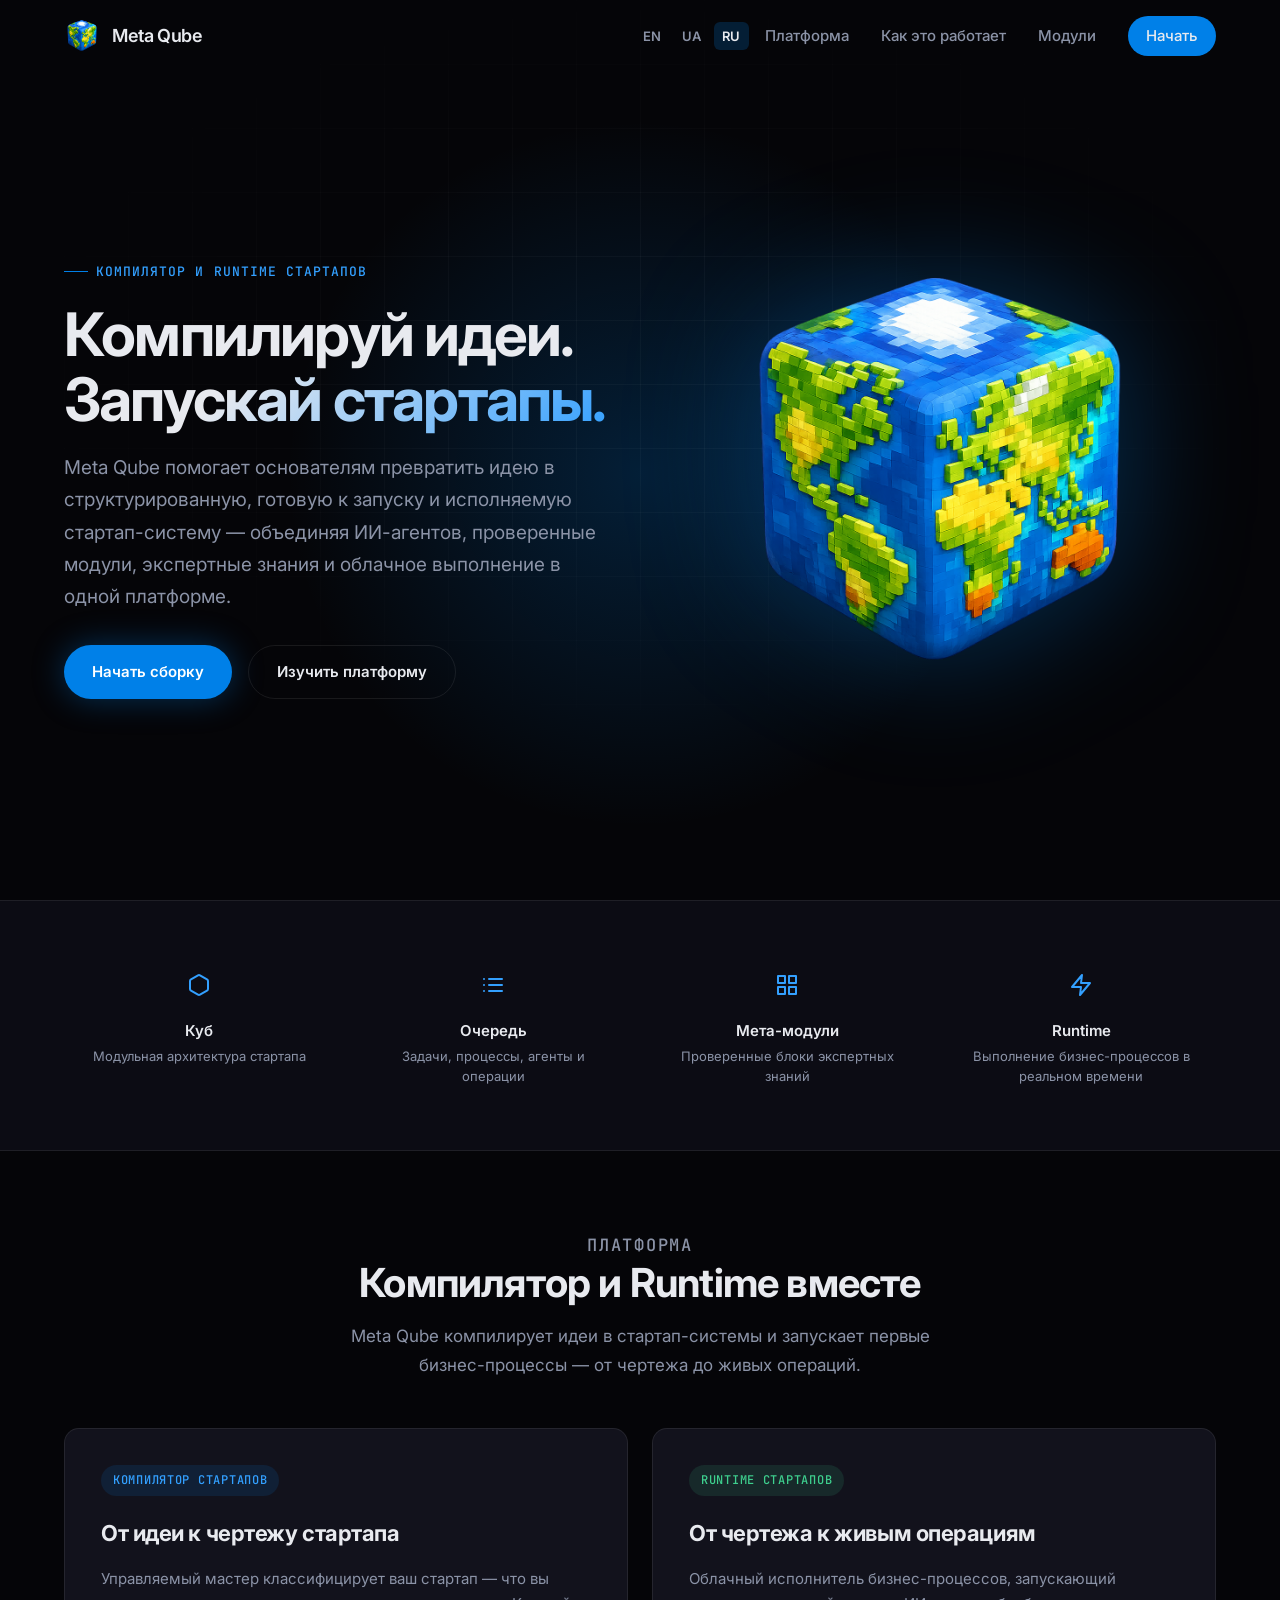
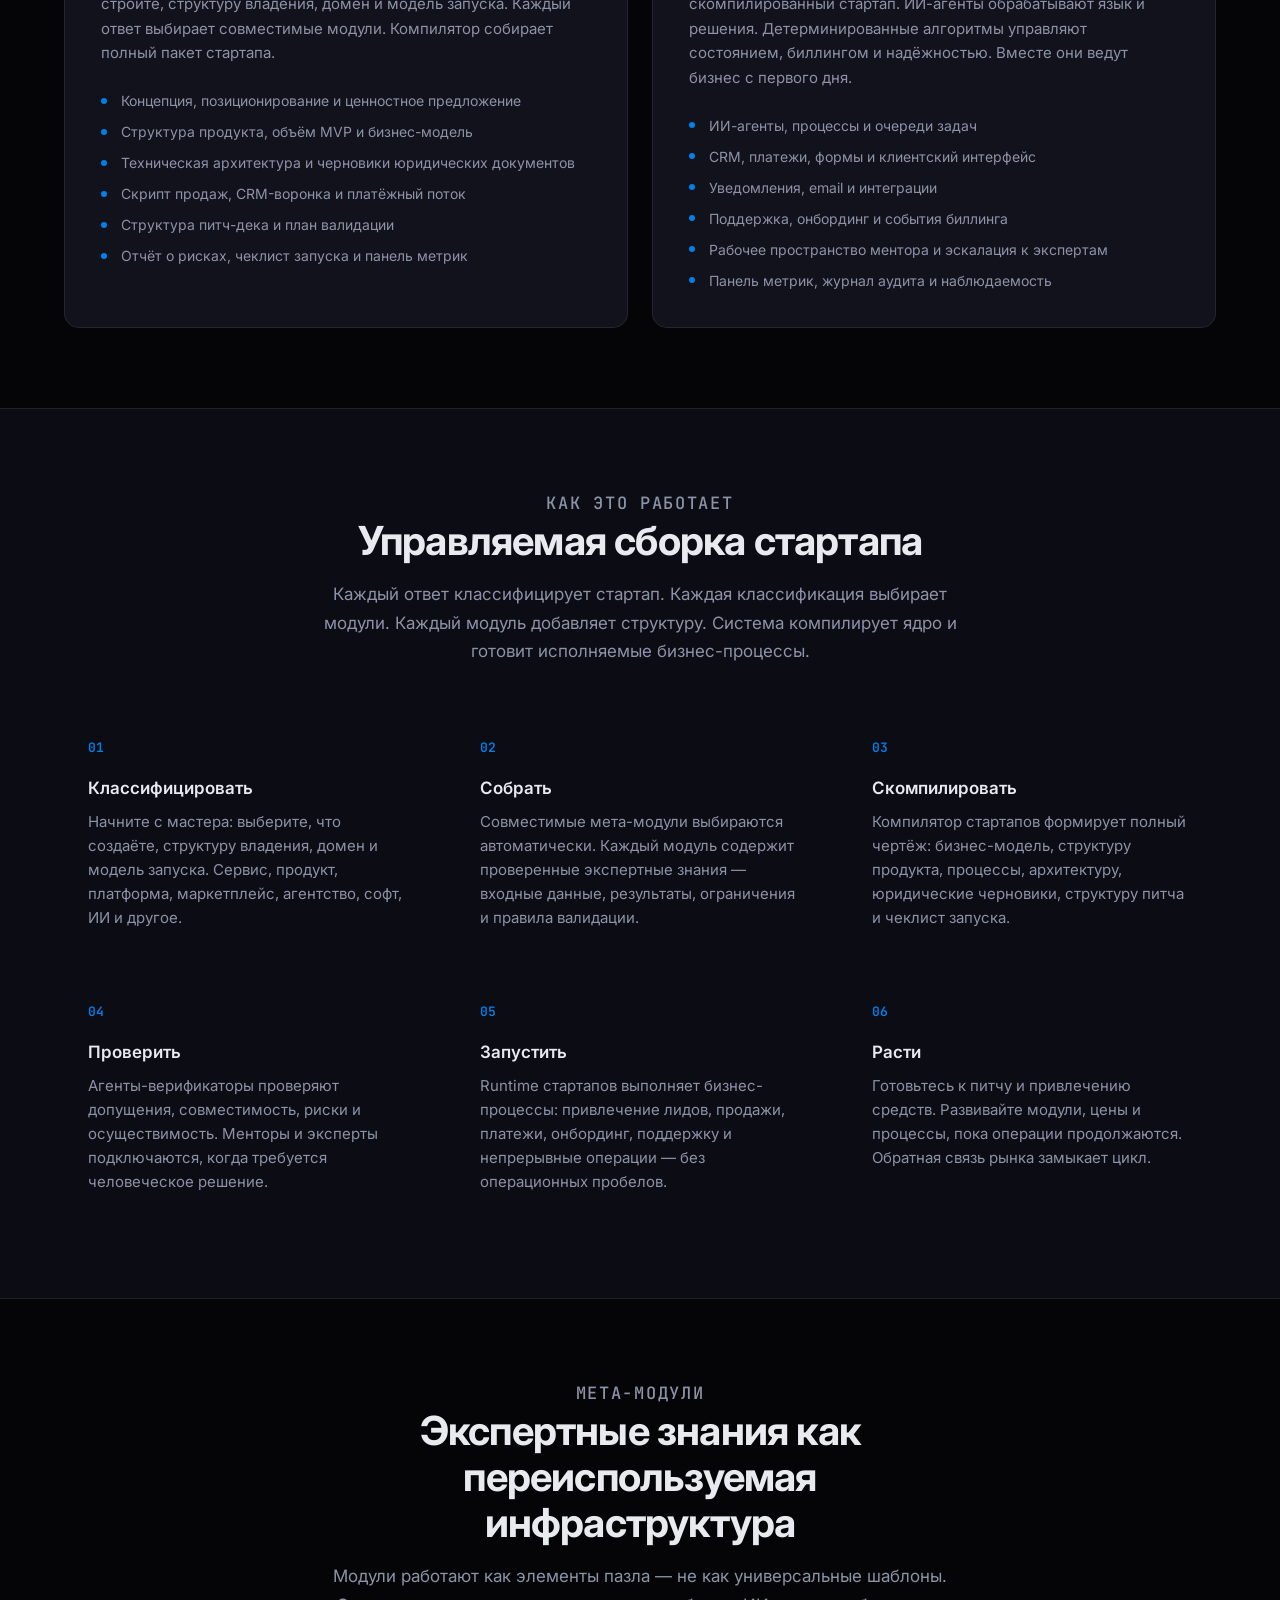
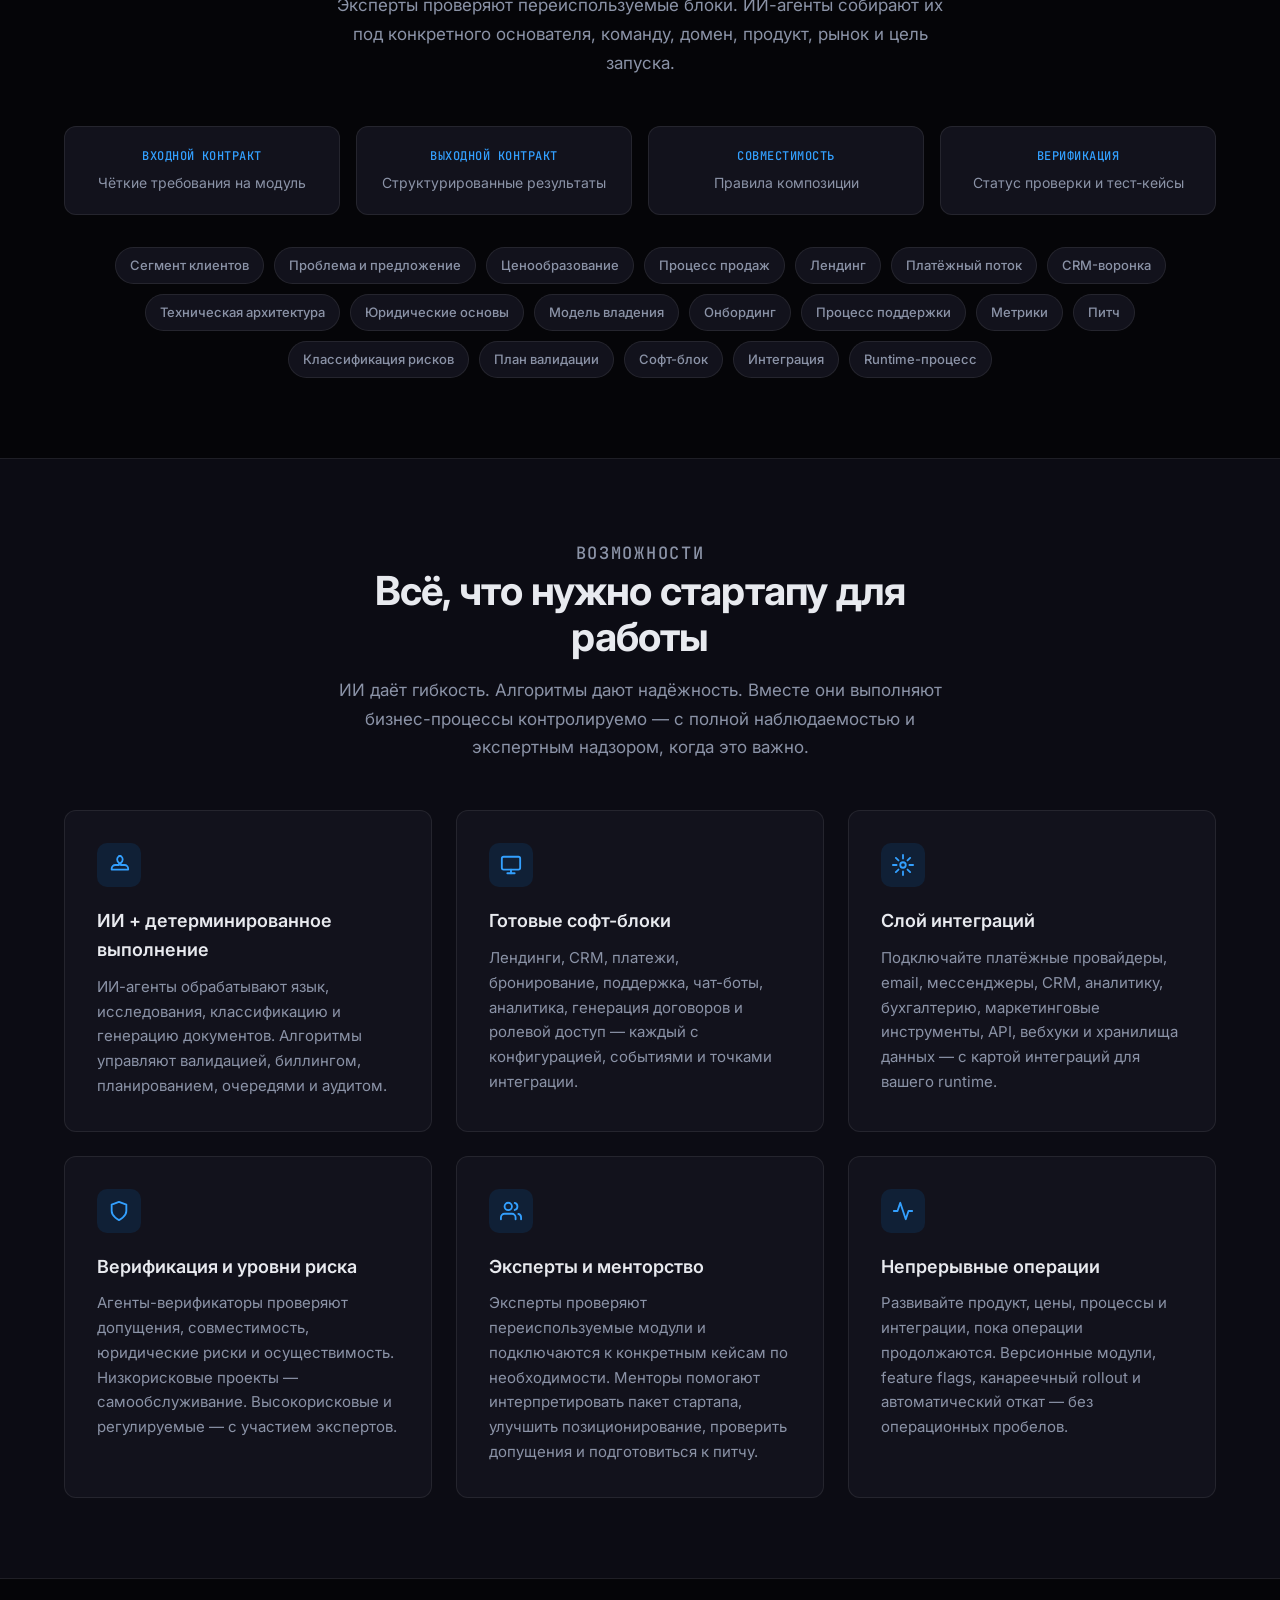
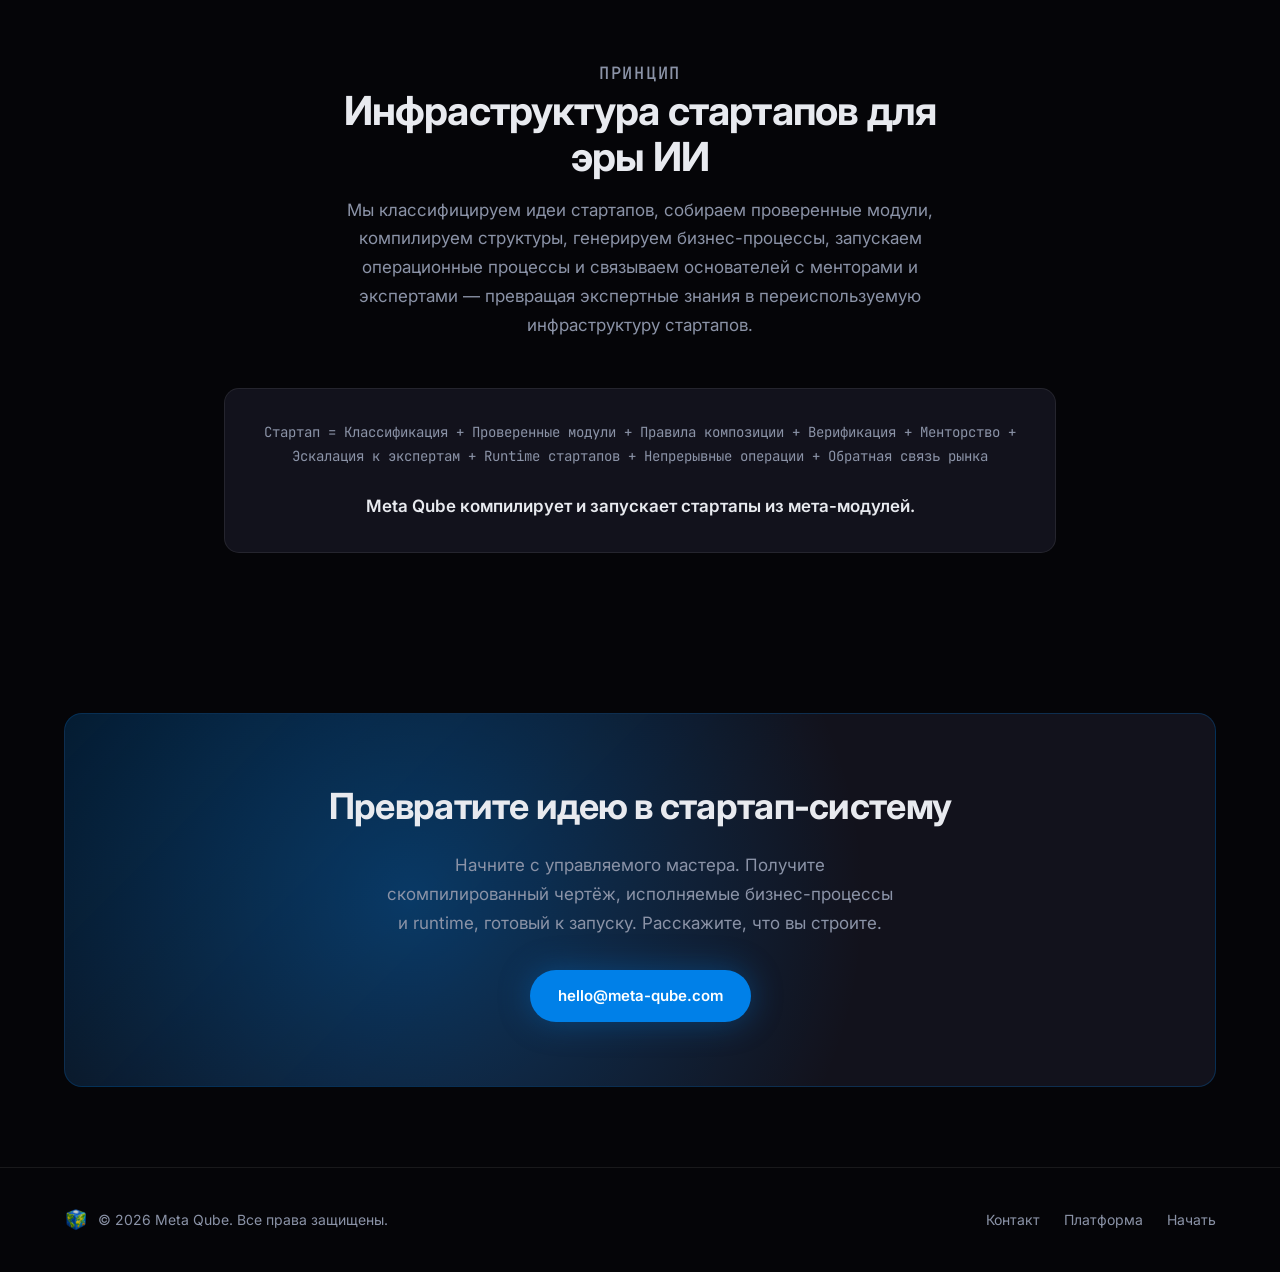
==== ru/index.html @ 70a76048 "Add languages: ua, ru" ====
<!DOCTYPE html>
<html lang="ru">
<head>
  <meta charset="UTF-8">
  <meta name="viewport" content="width=device-width, initial-scale=1.0">
  <meta name="description" content="Meta Qube — Компилятор стартапов и среда выполнения для эры ИИ. Превращайте идеи в структурированные, готовые к запуску и исполняемые стартап-системы из проверенных мета-модулей.">
  <meta name="theme-color" content="#0080e8">
  <title>Meta Qube — Компилятор и Runtime стартапов</title>

  <link rel="alternate" hreflang="en" href="https://meta-qube.com/">
  <link rel="alternate" hreflang="uk" href="https://meta-qube.com/ua/">
  <link rel="alternate" hreflang="ru" href="https://meta-qube.com/ru/">
  <link rel="alternate" hreflang="x-default" href="https://meta-qube.com/">

  <link rel="icon" href="/favicon.ico" sizes="any">
  <link rel="icon" href="/favicon-32x32.png" type="image/png" sizes="32x32">
  <link rel="icon" href="/favicon-16x16.png" type="image/png" sizes="16x16">
  <link rel="apple-touch-icon" href="/apple-touch-icon.png">
  <link rel="manifest" href="/site.webmanifest">

  <link rel="preconnect" href="https://fonts.googleapis.com">
  <link rel="preconnect" href="https://fonts.gstatic.com" crossorigin>
  <link href="https://fonts.googleapis.com/css2?family=Inter:wght@400;500;600;700&family=JetBrains+Mono:wght@500&display=swap" rel="stylesheet">
  <link rel="stylesheet" href="/styles.css">
</head>
<body>
  <header class="site-header" id="header">
    <div class="container header-inner">
      <a href="/ru/" class="logo">
        <img src="/images/metaqube.png" alt="" width="36" height="36">
        Meta Qube
      </a>
      <nav class="lang-switch" aria-label="Язык">
        <a href="/" class="lang-link" hreflang="en">EN</a>
        <a href="/ua/" class="lang-link" hreflang="uk">UA</a>
        <a href="/ru/" class="lang-link active" hreflang="ru" aria-current="page">RU</a>
      </nav>
      <button class="menu-toggle" id="menu-toggle" aria-label="Открыть меню" aria-expanded="false">
        <svg width="24" height="24" viewBox="0 0 24 24" fill="none" stroke="currentColor" stroke-width="2" stroke-linecap="round">
          <line x1="4" y1="7" x2="20" y2="7"/>
          <line x1="4" y1="12" x2="20" y2="12"/>
          <line x1="4" y1="17" x2="20" y2="17"/>
        </svg>
      </button>
      <nav class="nav" id="nav">
        <a href="#platform">Платформа</a>
        <a href="#process">Как это работает</a>
        <a href="#modules">Модули</a>
        <a href="#start" class="nav-cta">Начать</a>
      </nav>
    </div>
  </header>

  <main>
    <section class="hero">
      <div class="hero-bg" aria-hidden="true">
        <div class="hero-glow"></div>
        <div class="hero-grid"></div>
      </div>
      <div class="container hero-inner">
        <div class="hero-content">
          <p class="eyebrow">Компилятор и Runtime стартапов</p>
          <h1>Компилируй идеи.<br><span>Запускай стартапы.</span></h1>
          <p class="hero-lead">
            Meta Qube помогает основателям превратить идею в структурированную,
            готовую к запуску и исполняемую стартап-систему — объединяя ИИ-агентов,
            проверенные модули, экспертные знания и облачное выполнение в одной платформе.
          </p>
          <div class="hero-actions">
            <a href="#start" class="btn btn-primary">Начать сборку</a>
            <a href="#platform" class="btn btn-secondary">Изучить платформу</a>
          </div>
        </div>
        <div class="hero-visual">
          <img
            class="hero-cube"
            src="/images/metaqube.png"
            alt="Meta Qube — модульная архитектура стартапа в виде воксельного куба-глобуса"
            width="448"
            height="448"
          >
        </div>
      </div>
    </section>

    <section class="pillars" aria-label="Ключевые концепции">
      <div class="container pillars-grid">
        <div class="pillar">
          <div class="pillar-icon" aria-hidden="true">
            <svg viewBox="0 0 24 24" fill="none" stroke="currentColor" stroke-width="2" stroke-linecap="round" stroke-linejoin="round">
              <path d="M21 16V8a2 2 0 0 0-1-1.73l-7-4a2 2 0 0 0-2 0l-7 4A2 2 0 0 0 3 8v8a2 2 0 0 0 1 1.73l7 4a2 2 0 0 0 2 0l7-4A2 2 0 0 0 21 16z"/>
            </svg>
          </div>
          <div class="pillar-label">Куб</div>
          <div class="pillar-desc">Модульная архитектура стартапа</div>
        </div>
        <div class="pillar">
          <div class="pillar-icon" aria-hidden="true">
            <svg viewBox="0 0 24 24" fill="none" stroke="currentColor" stroke-width="2" stroke-linecap="round" stroke-linejoin="round">
              <line x1="8" y1="6" x2="21" y2="6"/>
              <line x1="8" y1="12" x2="21" y2="12"/>
              <line x1="8" y1="18" x2="21" y2="18"/>
              <line x1="3" y1="6" x2="3.01" y2="6"/>
              <line x1="3" y1="12" x2="3.01" y2="12"/>
              <line x1="3" y1="18" x2="3.01" y2="18"/>
            </svg>
          </div>
          <div class="pillar-label">Очередь</div>
          <div class="pillar-desc">Задачи, процессы, агенты и операции</div>
        </div>
        <div class="pillar">
          <div class="pillar-icon" aria-hidden="true">
            <svg viewBox="0 0 24 24" fill="none" stroke="currentColor" stroke-width="2" stroke-linecap="round" stroke-linejoin="round">
              <rect x="3" y="3" width="7" height="7"/>
              <rect x="14" y="3" width="7" height="7"/>
              <rect x="14" y="14" width="7" height="7"/>
              <rect x="3" y="14" width="7" height="7"/>
            </svg>
          </div>
          <div class="pillar-label">Мета-модули</div>
          <div class="pillar-desc">Проверенные блоки экспертных знаний</div>
        </div>
        <div class="pillar">
          <div class="pillar-icon" aria-hidden="true">
            <svg viewBox="0 0 24 24" fill="none" stroke="currentColor" stroke-width="2" stroke-linecap="round" stroke-linejoin="round">
              <polygon points="13 2 3 14 12 14 11 22 21 10 12 10 13 2"/>
            </svg>
          </div>
          <div class="pillar-label">Runtime</div>
          <div class="pillar-desc">Выполнение бизнес-процессов в реальном времени</div>
        </div>
      </div>
    </section>

    <section id="platform">
      <div class="container">
        <header class="section-header centered">
          <p class="section-tag">Платформа</p>
          <h2>Компилятор и Runtime вместе</h2>
          <p>
            Meta Qube компилирует идеи в стартап-системы и запускает первые
            бизнес-процессы — от чертежа до живых операций.
          </p>
        </header>
        <div class="platform-grid">
          <article class="platform-card">
            <div class="platform-badge">Компилятор стартапов</div>
            <h3>От идеи к чертежу стартапа</h3>
            <p>
              Управляемый мастер классифицирует ваш стартап — что вы строите,
              структуру владения, домен и модель запуска. Каждый ответ
              выбирает совместимые модули. Компилятор собирает полный пакет стартапа.
            </p>
            <ul class="feature-list">
              <li>Концепция, позиционирование и ценностное предложение</li>
              <li>Структура продукта, объём MVP и бизнес-модель</li>
              <li>Техническая архитектура и черновики юридических документов</li>
              <li>Скрипт продаж, CRM-воронка и платёжный поток</li>
              <li>Структура питч-дека и план валидации</li>
              <li>Отчёт о рисках, чеклист запуска и панель метрик</li>
            </ul>
          </article>
          <article class="platform-card">
            <div class="platform-badge accent-green">Runtime стартапов</div>
            <h3>От чертежа к живым операциям</h3>
            <p>
              Облачный исполнитель бизнес-процессов, запускающий скомпилированный стартап.
              ИИ-агенты обрабатывают язык и решения. Детерминированные алгоритмы
              управляют состоянием, биллингом и надёжностью. Вместе они ведут бизнес
              с первого дня.
            </p>
            <ul class="feature-list">
              <li>ИИ-агенты, процессы и очереди задач</li>
              <li>CRM, платежи, формы и клиентский интерфейс</li>
              <li>Уведомления, email и интеграции</li>
              <li>Поддержка, онбординг и события биллинга</li>
              <li>Рабочее пространство ментора и эскалация к экспертам</li>
              <li>Панель метрик, журнал аудита и наблюдаемость</li>
            </ul>
          </article>
        </div>
      </div>
    </section>

    <section class="process" id="process">
      <div class="container">
        <header class="section-header centered">
          <p class="section-tag">Как это работает</p>
          <h2>Управляемая сборка стартапа</h2>
          <p>
            Каждый ответ классифицирует стартап. Каждая классификация выбирает модули.
            Каждый модуль добавляет структуру. Система компилирует ядро и готовит
            исполняемые бизнес-процессы.
          </p>
        </header>
        <div class="process-steps">
          <div class="process-step">
            <h3>Классифицировать</h3>
            <p>
              Начните с мастера: выберите, что создаёте, структуру владения,
              домен и модель запуска. Сервис, продукт, платформа, маркетплейс,
              агентство, софт, ИИ и другое.
            </p>
          </div>
          <div class="process-step">
            <h3>Собрать</h3>
            <p>
              Совместимые мета-модули выбираются автоматически. Каждый модуль
              содержит проверенные экспертные знания — входные данные, результаты,
              ограничения и правила валидации.
            </p>
          </div>
          <div class="process-step">
            <h3>Скомпилировать</h3>
            <p>
              Компилятор стартапов формирует полный чертёж: бизнес-модель,
              структуру продукта, процессы, архитектуру, юридические черновики,
              структуру питча и чеклист запуска.
            </p>
          </div>
          <div class="process-step">
            <h3>Проверить</h3>
            <p>
              Агенты-верификаторы проверяют допущения, совместимость, риски
              и осуществимость. Менторы и эксперты подключаются, когда
              требуется человеческое решение.
            </p>
          </div>
          <div class="process-step">
            <h3>Запустить</h3>
            <p>
              Runtime стартапов выполняет бизнес-процессы: привлечение лидов, продажи,
              платежи, онбординг, поддержку и непрерывные операции — без
              операционных пробелов.
            </p>
          </div>
          <div class="process-step">
            <h3>Расти</h3>
            <p>
              Готовьтесь к питчу и привлечению средств. Развивайте модули, цены
              и процессы, пока операции продолжаются. Обратная связь рынка
              замыкает цикл.
            </p>
          </div>
        </div>
      </div>
    </section>

    <section id="modules">
      <div class="container">
        <header class="section-header centered">
          <p class="section-tag">Мета-модули</p>
          <h2>Экспертные знания как переиспользуемая инфраструктура</h2>
          <p>
            Модули работают как элементы пазла — не как универсальные шаблоны.
            Эксперты проверяют переиспользуемые блоки. ИИ-агенты собирают их
            под конкретного основателя, команду, домен, продукт, рынок и цель запуска.
          </p>
        </header>
        <div class="module-contract">
          <div class="contract-item">
            <span class="contract-key">Входной контракт</span>
            <span class="contract-val">Чёткие требования на модуль</span>
          </div>
          <div class="contract-item">
            <span class="contract-key">Выходной контракт</span>
            <span class="contract-val">Структурированные результаты</span>
          </div>
          <div class="contract-item">
            <span class="contract-key">Совместимость</span>
            <span class="contract-val">Правила композиции</span>
          </div>
          <div class="contract-item">
            <span class="contract-key">Верификация</span>
            <span class="contract-val">Статус проверки и тест-кейсы</span>
          </div>
        </div>
        <div class="tag-cloud" aria-label="Типы модулей">
          <span class="tag">Сегмент клиентов</span>
          <span class="tag">Проблема и предложение</span>
          <span class="tag">Ценообразование</span>
          <span class="tag">Процесс продаж</span>
          <span class="tag">Лендинг</span>
          <span class="tag">Платёжный поток</span>
          <span class="tag">CRM-воронка</span>
          <span class="tag">Техническая архитектура</span>
          <span class="tag">Юридические основы</span>
          <span class="tag">Модель владения</span>
          <span class="tag">Онбординг</span>
          <span class="tag">Процесс поддержки</span>
          <span class="tag">Метрики</span>
          <span class="tag">Питч</span>
          <span class="tag">Классификация рисков</span>
          <span class="tag">План валидации</span>
          <span class="tag">Софт-блок</span>
          <span class="tag">Интеграция</span>
          <span class="tag">Runtime-процесс</span>
        </div>
      </div>
    </section>

    <section class="capabilities">
      <div class="container">
        <header class="section-header centered">
          <p class="section-tag">Возможности</p>
          <h2>Всё, что нужно стартапу для работы</h2>
          <p>
            ИИ даёт гибкость. Алгоритмы дают надёжность. Вместе они
            выполняют бизнес-процессы контролируемо — с полной
            наблюдаемостью и экспертным надзором, когда это важно.
          </p>
        </header>
        <div class="card-grid">
          <article class="card">
            <div class="card-icon" aria-hidden="true">
              <svg viewBox="0 0 24 24" fill="none" stroke="currentColor" stroke-width="2" stroke-linecap="round" stroke-linejoin="round">
                <path d="M12 2a4 4 0 0 1 4 4c0 1.5-.8 2.8-2 3.5V12h4a4 4 0 0 1 4 4v1H4v-1a4 4 0 0 1 4-4h4V9.5C10.8 8.8 10 7.5 10 6a4 4 0 0 1 4-4z"/>
              </svg>
            </div>
            <h3>ИИ + детерминированное выполнение</h3>
            <p>
              ИИ-агенты обрабатывают язык, исследования, классификацию и генерацию
              документов. Алгоритмы управляют валидацией, биллингом, планированием,
              очередями и аудитом.
            </p>
          </article>
          <article class="card">
            <div class="card-icon" aria-hidden="true">
              <svg viewBox="0 0 24 24" fill="none" stroke="currentColor" stroke-width="2" stroke-linecap="round" stroke-linejoin="round">
                <rect x="2" y="3" width="20" height="14" rx="2"/>
                <path d="M8 21h8"/>
                <path d="M12 17v4"/>
              </svg>
            </div>
            <h3>Готовые софт-блоки</h3>
            <p>
              Лендинги, CRM, платежи, бронирование, поддержка, чат-боты,
              аналитика, генерация договоров и ролевой доступ — каждый с
              конфигурацией, событиями и точками интеграции.
            </p>
          </article>
          <article class="card">
            <div class="card-icon" aria-hidden="true">
              <svg viewBox="0 0 24 24" fill="none" stroke="currentColor" stroke-width="2" stroke-linecap="round" stroke-linejoin="round">
                <circle cx="12" cy="12" r="3"/>
                <path d="M12 1v4M12 19v4M4.22 4.22l2.83 2.83M16.95 16.95l2.83 2.83M1 12h4M19 12h4M4.22 19.78l2.83-2.83M16.95 7.05l2.83-2.83"/>
              </svg>
            </div>
            <h3>Слой интеграций</h3>
            <p>
              Подключайте платёжные провайдеры, email, мессенджеры, CRM, аналитику,
              бухгалтерию, маркетинговые инструменты, API, вебхуки и хранилища данных
              — с картой интеграций для вашего runtime.
            </p>
          </article>
          <article class="card">
            <div class="card-icon" aria-hidden="true">
              <svg viewBox="0 0 24 24" fill="none" stroke="currentColor" stroke-width="2" stroke-linecap="round" stroke-linejoin="round">
                <path d="M12 22s8-4 8-10V5l-8-3-8 3v7c0 6 8 10 8 10z"/>
              </svg>
            </div>
            <h3>Верификация и уровни риска</h3>
            <p>
              Агенты-верификаторы проверяют допущения, совместимость, юридические
              риски и осуществимость. Низкорисковые проекты — самообслуживание.
              Высокорисковые и регулируемые — с участием экспертов.
            </p>
          </article>
          <article class="card">
            <div class="card-icon" aria-hidden="true">
              <svg viewBox="0 0 24 24" fill="none" stroke="currentColor" stroke-width="2" stroke-linecap="round" stroke-linejoin="round">
                <path d="M17 21v-2a4 4 0 0 0-4-4H5a4 4 0 0 0-4 4v2"/>
                <circle cx="9" cy="7" r="4"/>
                <path d="M23 21v-2a4 4 0 0 0-3-3.87"/>
                <path d="M16 3.13a4 4 0 0 1 0 7.75"/>
              </svg>
            </div>
            <h3>Эксперты и менторство</h3>
            <p>
              Эксперты проверяют переиспользуемые модули и подключаются к
              конкретным кейсам по необходимости. Менторы помогают интерпретировать
              пакет стартапа, улучшить позиционирование, проверить допущения
              и подготовиться к питчу.
            </p>
          </article>
          <article class="card">
            <div class="card-icon" aria-hidden="true">
              <svg viewBox="0 0 24 24" fill="none" stroke="currentColor" stroke-width="2" stroke-linecap="round" stroke-linejoin="round">
                <polyline points="22 12 18 12 15 21 9 3 6 12 2 12"/>
              </svg>
            </div>
            <h3>Непрерывные операции</h3>
            <p>
              Развивайте продукт, цены, процессы и интеграции, пока
              операции продолжаются. Версионные модули, feature flags, канареечный
              rollout и автоматический откат — без операционных пробелов.
            </p>
          </article>
        </div>
      </div>
    </section>

    <section class="formula">
      <div class="container">
        <header class="section-header centered">
          <p class="section-tag">Принцип</p>
          <h2>Инфраструктура стартапов для эры ИИ</h2>
          <p>
            Мы классифицируем идеи стартапов, собираем проверенные модули, компилируем
            структуры, генерируем бизнес-процессы, запускаем операционные процессы
            и связываем основателей с менторами и экспертами — превращая
            экспертные знания в переиспользуемую инфраструктуру стартапов.
          </p>
        </header>
        <div class="formula-box">
          <code class="formula-code">Стартап = Классификация + Проверенные модули + Правила композиции + Верификация + Менторство + Эскалация к экспертам + Runtime стартапов + Непрерывные операции + Обратная связь рынка</code>
          <p class="formula-tagline">Meta Qube компилирует и запускает стартапы из мета-модулей.</p>
        </div>
      </div>
    </section>

    <section class="cta" id="start">
      <div class="container">
        <div class="cta-box">
          <h2>Превратите идею в стартап-систему</h2>
          <p>
            Начните с управляемого мастера. Получите скомпилированный чертёж,
            исполняемые бизнес-процессы и runtime, готовый к запуску. Расскажите,
            что вы строите.
          </p>
          <a href="mailto:hello@meta-qube.com" class="btn btn-primary">hello@meta-qube.com</a>
        </div>
      </div>
    </section>
  </main>

  <footer class="site-footer">
    <div class="container footer-inner">
      <div class="footer-brand">
        <img src="/images/metaqube.png" alt="" width="24" height="24">
        <span>&copy; 2026 Meta Qube. Все права защищены.</span>
      </div>
      <div class="footer-links">
        <a href="mailto:hello@meta-qube.com">Контакт</a>
        <a href="#platform">Платформа</a>
        <a href="#start">Начать</a>
      </div>
    </div>
  </footer>

  <script>
    const header = document.getElementById('header');
    const menuToggle = document.getElementById('menu-toggle');
    const nav = document.getElementById('nav');

    window.addEventListener('scroll', () => {
      header.classList.toggle('scrolled', window.scrollY > 20);
    }, { passive: true });

    menuToggle.addEventListener('click', () => {
      const open = nav.classList.toggle('open');
      menuToggle.setAttribute('aria-expanded', open);
    });

    nav.querySelectorAll('a').forEach(link => {
      link.addEventListener('click', () => {
        nav.classList.remove('open');
        menuToggle.setAttribute('aria-expanded', 'false');
      });
    });
  </script>
</body>
</html>
---- styles.css ----
:root {
  --bg: #050508;
  --bg-elevated: #0c0c14;
  --surface: #12121c;
  --border: rgba(255, 255, 255, 0.08);
  --text: #e8eaef;
  --text-muted: #8b93a7;
  --accent: #0080e8;
  --accent-bright: #33a0ff;
  --accent-glow: rgba(0, 128, 232, 0.35);
  --green: #3ecf8e;
  --font-sans: "Inter", system-ui, -apple-system, sans-serif;
  --font-mono: "JetBrains Mono", ui-monospace, monospace;
  --max-width: 72rem;
  --radius: 0.75rem;
}

*,
*::before,
*::after {
  box-sizing: border-box;
}

html {
  scroll-behavior: smooth;
}

body {
  margin: 0;
  font-family: var(--font-sans);
  font-size: 1rem;
  line-height: 1.6;
  color: var(--text);
  background: var(--bg);
  -webkit-font-smoothing: antialiased;
}

img {
  max-width: 100%;
  height: auto;
  display: block;
}

a {
  color: var(--accent-bright);
  text-decoration: none;
  transition: color 0.2s;
}

a:hover {
  color: #6bc4ff;
}

.container {
  width: min(100% - 2rem, var(--max-width));
  margin-inline: auto;
}

/* Header */

.site-header {
  position: fixed;
  inset: 0 0 auto;
  z-index: 100;
  border-bottom: 1px solid transparent;
  transition: background 0.3s, border-color 0.3s, backdrop-filter 0.3s;
}

.site-header.scrolled {
  background: rgba(5, 5, 8, 0.85);
  backdrop-filter: blur(12px);
  border-bottom-color: var(--border);
}

.header-inner {
  display: flex;
  align-items: center;
  justify-content: space-between;
  padding-block: 1rem;
}

.logo {
  display: flex;
  align-items: center;
  gap: 0.75rem;
  color: var(--text);
  font-weight: 600;
  font-size: 1.125rem;
  letter-spacing: -0.02em;
}

.logo img {
  width: 2.25rem;
  height: 2.25rem;
}

.nav {
  display: flex;
  align-items: center;
  gap: 2rem;
}

.nav a {
  color: var(--text-muted);
  font-size: 0.9375rem;
  font-weight: 500;
}

.nav a:hover {
  color: var(--text);
}

.nav-cta {
  color: var(--text) !important;
  background: var(--accent);
  padding: 0.5rem 1.125rem;
  border-radius: 999px;
  font-weight: 600;
}

.nav-cta:hover {
  background: var(--accent-bright);
  color: var(--text) !important;
}

.lang-switch {
  display: flex;
  align-items: center;
  gap: 0.25rem;
  margin-left: auto;
  margin-right: 1rem;
}

.lang-link {
  color: var(--text-muted);
  font-size: 0.8125rem;
  font-weight: 600;
  letter-spacing: 0.04em;
  padding: 0.25rem 0.5rem;
  border-radius: 0.375rem;
  transition: color 0.2s, background 0.2s;
}

.lang-link:hover {
  color: var(--text);
  background: rgba(255, 255, 255, 0.06);
}

.lang-link.active {
  color: var(--text);
  background: rgba(0, 128, 232, 0.2);
}

.menu-toggle {
  display: none;
  background: none;
  border: none;
  color: var(--text);
  cursor: pointer;
  padding: 0.25rem;
}

/* Hero */

.hero {
  position: relative;
  min-height: 100vh;
  display: flex;
  align-items: center;
  padding-block: 7rem 4rem;
  overflow: hidden;
}

.hero-bg {
  position: absolute;
  inset: 0;
  pointer-events: none;
}

.hero-glow {
  position: absolute;
  top: 10%;
  left: 50%;
  translate: -50% 0;
  width: min(90vw, 48rem);
  height: min(90vw, 48rem);
  background: radial-gradient(circle, var(--accent-glow) 0%, transparent 65%);
  opacity: 0.6;
}

.hero-grid {
  position: absolute;
  inset: 0;
  background-image:
    linear-gradient(rgba(255, 255, 255, 0.03) 1px, transparent 1px),
    linear-gradient(90deg, rgba(255, 255, 255, 0.03) 1px, transparent 1px);
  background-size: 4rem 4rem;
  mask-image: radial-gradient(ellipse 70% 60% at 50% 40%, black 20%, transparent 75%);
}

.hero-inner {
  position: relative;
  display: grid;
  grid-template-columns: 1fr 1fr;
  gap: 3rem;
  align-items: center;
}

.hero-content {
  max-width: 34rem;
}

.eyebrow {
  display: inline-flex;
  align-items: center;
  gap: 0.5rem;
  font-family: var(--font-mono);
  font-size: 0.8125rem;
  font-weight: 500;
  letter-spacing: 0.08em;
  text-transform: uppercase;
  color: var(--accent-bright);
  margin-bottom: 1.25rem;
}

.eyebrow::before {
  content: "";
  width: 1.5rem;
  height: 1px;
  background: var(--accent);
}

.hero h1 {
  font-size: clamp(2.5rem, 5vw, 3.75rem);
  font-weight: 700;
  line-height: 1.08;
  letter-spacing: -0.03em;
  margin: 0 0 1.25rem;
}

.hero h1 span {
  background: linear-gradient(135deg, var(--text) 30%, var(--accent-bright));
  -webkit-background-clip: text;
  background-clip: text;
  -webkit-text-fill-color: transparent;
}

.hero-lead {
  font-size: 1.1875rem;
  color: var(--text-muted);
  margin: 0 0 2rem;
  line-height: 1.7;
}

.hero-actions {
  display: flex;
  flex-wrap: wrap;
  gap: 1rem;
}

.btn {
  display: inline-flex;
  align-items: center;
  justify-content: center;
  gap: 0.5rem;
  padding: 0.875rem 1.75rem;
  border-radius: 999px;
  font-weight: 600;
  font-size: 0.9375rem;
  border: none;
  cursor: pointer;
  transition: transform 0.2s, box-shadow 0.2s, background 0.2s;
}

.btn:hover {
  transform: translateY(-1px);
}

.btn-primary {
  background: var(--accent);
  color: #fff;
  box-shadow: 0 0 2rem var(--accent-glow);
}

.btn-primary:hover {
  background: var(--accent-bright);
  color: #fff;
  box-shadow: 0 0 2.5rem var(--accent-glow);
}

.btn-secondary {
  background: transparent;
  color: var(--text);
  border: 1px solid var(--border);
}

.btn-secondary:hover {
  border-color: rgba(255, 255, 255, 0.2);
  background: rgba(255, 255, 255, 0.04);
  color: var(--text);
}

.hero-visual {
  display: flex;
  justify-content: center;
  align-items: center;
}

.hero-cube {
  width: min(100%, 28rem);
  filter: drop-shadow(0 0 4rem var(--accent-glow));
  animation: float 6s ease-in-out infinite;
}

@keyframes float {
  0%, 100% { transform: translateY(0); }
  50% { transform: translateY(-12px); }
}

/* Pillars */

.pillars {
  padding-block: 3rem;
  border-block: 1px solid var(--border);
  background: var(--bg-elevated);
}

.pillars-grid {
  display: grid;
  grid-template-columns: repeat(4, 1fr);
  gap: 1.5rem;
}

.pillar {
  text-align: center;
  padding: 1rem;
}

.pillar-icon {
  width: 2.5rem;
  height: 2.5rem;
  display: flex;
  align-items: center;
  justify-content: center;
  margin: 0 auto 0.875rem;
  color: var(--accent-bright);
}

.pillar-icon svg {
  width: 1.5rem;
  height: 1.5rem;
}

.pillar-label {
  font-weight: 600;
  font-size: 0.9375rem;
  margin-bottom: 0.25rem;
}

.pillar-desc {
  font-size: 0.8125rem;
  color: var(--text-muted);
  line-height: 1.5;
}

/* Platform */

.platform-grid {
  display: grid;
  grid-template-columns: repeat(2, 1fr);
  gap: 1.5rem;
}

.platform-card {
  background: var(--surface);
  border: 1px solid var(--border);
  border-radius: calc(var(--radius) * 1.25);
  padding: 2.25rem;
}

.platform-card h3 {
  font-size: 1.375rem;
  font-weight: 700;
  letter-spacing: -0.02em;
  margin: 0 0 1rem;
}

.platform-card > p {
  color: var(--text-muted);
  font-size: 0.9375rem;
  line-height: 1.65;
  margin: 0 0 1.5rem;
}

.platform-badge {
  display: inline-block;
  font-family: var(--font-mono);
  font-size: 0.75rem;
  font-weight: 500;
  letter-spacing: 0.06em;
  text-transform: uppercase;
  color: var(--accent-bright);
  background: rgba(0, 128, 232, 0.12);
  padding: 0.375rem 0.75rem;
  border-radius: 999px;
  margin-bottom: 1.25rem;
}

.platform-badge.accent-green {
  color: var(--green);
  background: rgba(62, 207, 142, 0.12);
}

.feature-list {
  list-style: none;
  margin: 0;
  padding: 0;
  display: grid;
  gap: 0.625rem;
}

.feature-list li {
  position: relative;
  padding-left: 1.25rem;
  font-size: 0.875rem;
  color: var(--text-muted);
  line-height: 1.5;
}

.feature-list li::before {
  content: "";
  position: absolute;
  left: 0;
  top: 0.55em;
  width: 0.375rem;
  height: 0.375rem;
  border-radius: 50%;
  background: var(--accent);
}

/* Modules */

.module-contract {
  display: grid;
  grid-template-columns: repeat(4, 1fr);
  gap: 1rem;
  margin-bottom: 2rem;
}

.contract-item {
  background: var(--surface);
  border: 1px solid var(--border);
  border-radius: var(--radius);
  padding: 1.25rem;
  text-align: center;
}

.contract-key {
  display: block;
  font-family: var(--font-mono);
  font-size: 0.75rem;
  font-weight: 500;
  letter-spacing: 0.04em;
  text-transform: uppercase;
  color: var(--accent-bright);
  margin-bottom: 0.375rem;
}

.contract-val {
  display: block;
  font-size: 0.875rem;
  color: var(--text-muted);
}

.tag-cloud {
  display: flex;
  flex-wrap: wrap;
  gap: 0.625rem;
  justify-content: center;
}

.tag {
  font-size: 0.8125rem;
  font-weight: 500;
  color: var(--text-muted);
  background: var(--surface);
  border: 1px solid var(--border);
  padding: 0.4375rem 0.875rem;
  border-radius: 999px;
  transition: border-color 0.2s, color 0.2s;
}

.tag:hover {
  border-color: rgba(0, 128, 232, 0.35);
  color: var(--text);
}

/* Capabilities */

.capabilities {
  background: var(--bg-elevated);
  border-block: 1px solid var(--border);
}

/* Formula */

.formula {
  padding-block: 5rem;
}

.formula-box {
  max-width: 52rem;
  margin-inline: auto;
  background: var(--surface);
  border: 1px solid var(--border);
  border-radius: calc(var(--radius) * 1.25);
  padding: 2rem;
  text-align: center;
}

.formula-code {
  display: block;
  font-family: var(--font-mono);
  font-size: clamp(0.75rem, 2vw, 0.875rem);
  line-height: 1.7;
  color: var(--text-muted);
  word-break: break-word;
}

.formula-tagline {
  margin: 1.5rem 0 0;
  font-size: 1.0625rem;
  font-weight: 600;
  color: var(--text);
}

/* Sections */

section {
  padding-block: 5rem;
}

.section-header {
  max-width: 40rem;
  margin-bottom: 3rem;
}

.section-header.centered {
  margin-inline: auto;
  text-align: center;
}

.section-tag {
  font-family: var(--font-mono);
  font-size: 0.8125rem;
  font-weight: 500;
  letter-spacing: 0.1em;
  text-transform: uppercase;
  color: var(--accent-bright);
  margin-bottom: 0.75rem;
}

.section-header h2 {
  font-size: clamp(1.875rem, 3.5vw, 2.5rem);
  font-weight: 700;
  letter-spacing: -0.02em;
  line-height: 1.15;
  margin: 0 0 1rem;
}

.section-header p {
  color: var(--text-muted);
  font-size: 1.0625rem;
  margin: 0;
  line-height: 1.7;
}

/* Cards */

.card-grid {
  display: grid;
  grid-template-columns: repeat(3, 1fr);
  gap: 1.5rem;
}

.card {
  background: var(--surface);
  border: 1px solid var(--border);
  border-radius: var(--radius);
  padding: 2rem;
  transition: border-color 0.25s, transform 0.25s;
}

.card:hover {
  border-color: rgba(0, 128, 232, 0.35);
  transform: translateY(-2px);
}

.card-icon {
  width: 2.75rem;
  height: 2.75rem;
  display: flex;
  align-items: center;
  justify-content: center;
  background: rgba(0, 128, 232, 0.12);
  border-radius: 0.625rem;
  color: var(--accent-bright);
  margin-bottom: 1.25rem;
}

.card-icon svg {
  width: 1.375rem;
  height: 1.375rem;
}

.card h3 {
  font-size: 1.125rem;
  font-weight: 600;
  margin: 0 0 0.625rem;
}

.card p {
  color: var(--text-muted);
  font-size: 0.9375rem;
  margin: 0;
  line-height: 1.65;
}

/* Process */

.process {
  background: var(--bg-elevated);
  border-block: 1px solid var(--border);
}

.process-steps {
  display: grid;
  grid-template-columns: repeat(3, 1fr);
  gap: 1.5rem;
  counter-reset: step;
}

.process-step {
  position: relative;
  padding: 1.5rem;
}

.process-step::before {
  counter-increment: step;
  content: counter(step, decimal-leading-zero);
  display: block;
  font-family: var(--font-mono);
  font-size: 0.8125rem;
  font-weight: 600;
  color: var(--accent);
  margin-bottom: 1rem;
}

.process-step h3 {
  font-size: 1.0625rem;
  font-weight: 600;
  margin: 0 0 0.5rem;
}

.process-step p {
  color: var(--text-muted);
  font-size: 0.9375rem;
  margin: 0;
  line-height: 1.6;
}

/* CTA */

.cta {
  padding-block: 5rem;
}

.cta-box {
  position: relative;
  overflow: hidden;
  background: linear-gradient(135deg, rgba(0, 128, 232, 0.15) 0%, var(--surface) 50%);
  border: 1px solid rgba(0, 128, 232, 0.25);
  border-radius: calc(var(--radius) * 1.5);
  padding: clamp(2.5rem, 5vw, 4rem);
  text-align: center;
}

.cta-box::before {
  content: "";
  position: absolute;
  inset: 0;
  background: radial-gradient(circle at 30% 50%, var(--accent-glow), transparent 55%);
  pointer-events: none;
}

.cta-box h2 {
  position: relative;
  font-size: clamp(1.75rem, 3vw, 2.25rem);
  font-weight: 700;
  letter-spacing: -0.02em;
  margin: 0 0 1rem;
}

.cta-box p {
  position: relative;
  color: var(--text-muted);
  font-size: 1.0625rem;
  max-width: 32rem;
  margin: 0 auto 2rem;
  line-height: 1.7;
}

.cta-box .btn {
  position: relative;
}

/* Footer */

.site-footer {
  border-top: 1px solid var(--border);
  padding-block: 2.5rem;
}

.footer-inner {
  display: flex;
  align-items: center;
  justify-content: space-between;
  flex-wrap: wrap;
  gap: 1.5rem;
}

.footer-brand {
  display: flex;
  align-items: center;
  gap: 0.625rem;
  color: var(--text-muted);
  font-size: 0.875rem;
}

.footer-brand img {
  width: 1.5rem;
  height: 1.5rem;
  opacity: 0.8;
}

.footer-links {
  display: flex;
  gap: 1.5rem;
}

.footer-links a {
  color: var(--text-muted);
  font-size: 0.875rem;
}

.footer-links a:hover {
  color: var(--text);
}

/* Responsive */

@media (max-width: 900px) {
  .hero-inner {
    grid-template-columns: 1fr;
    text-align: center;
  }

  .hero-content {
    max-width: none;
  }

  .eyebrow {
    justify-content: center;
  }

  .hero-actions {
    justify-content: center;
  }

  .hero-visual {
    order: -1;
  }

  .hero-cube {
    width: min(70vw, 18rem);
  }

  .pillars-grid {
    grid-template-columns: repeat(2, 1fr);
  }

  .platform-grid {
    grid-template-columns: 1fr;
  }

  .module-contract {
    grid-template-columns: repeat(2, 1fr);
  }

  .card-grid {
    grid-template-columns: 1fr;
  }

  .process-steps {
    grid-template-columns: repeat(2, 1fr);
  }
}

@media (max-width: 640px) {
  .lang-switch {
    margin-right: 0.5rem;
  }

  .menu-toggle {
    display: block;
  }

  .nav {
    display: none;
    position: absolute;
    top: 100%;
    left: 0;
    right: 0;
    flex-direction: column;
    gap: 0;
    background: rgba(5, 5, 8, 0.95);
    backdrop-filter: blur(12px);
    border-bottom: 1px solid var(--border);
    padding: 1rem;
  }

  .nav.open {
    display: flex;
  }

  .nav a {
    padding: 0.75rem 1rem;
    width: 100%;
  }

  .nav-cta {
    text-align: center;
    margin-top: 0.5rem;
  }

  .pillars-grid {
    grid-template-columns: 1fr 1fr;
    gap: 1rem;
  }

  .module-contract {
    grid-template-columns: 1fr;
  }

  .process-steps {
    grid-template-columns: 1fr;
  }

  .footer-inner {
    flex-direction: column;
    text-align: center;
  }
}
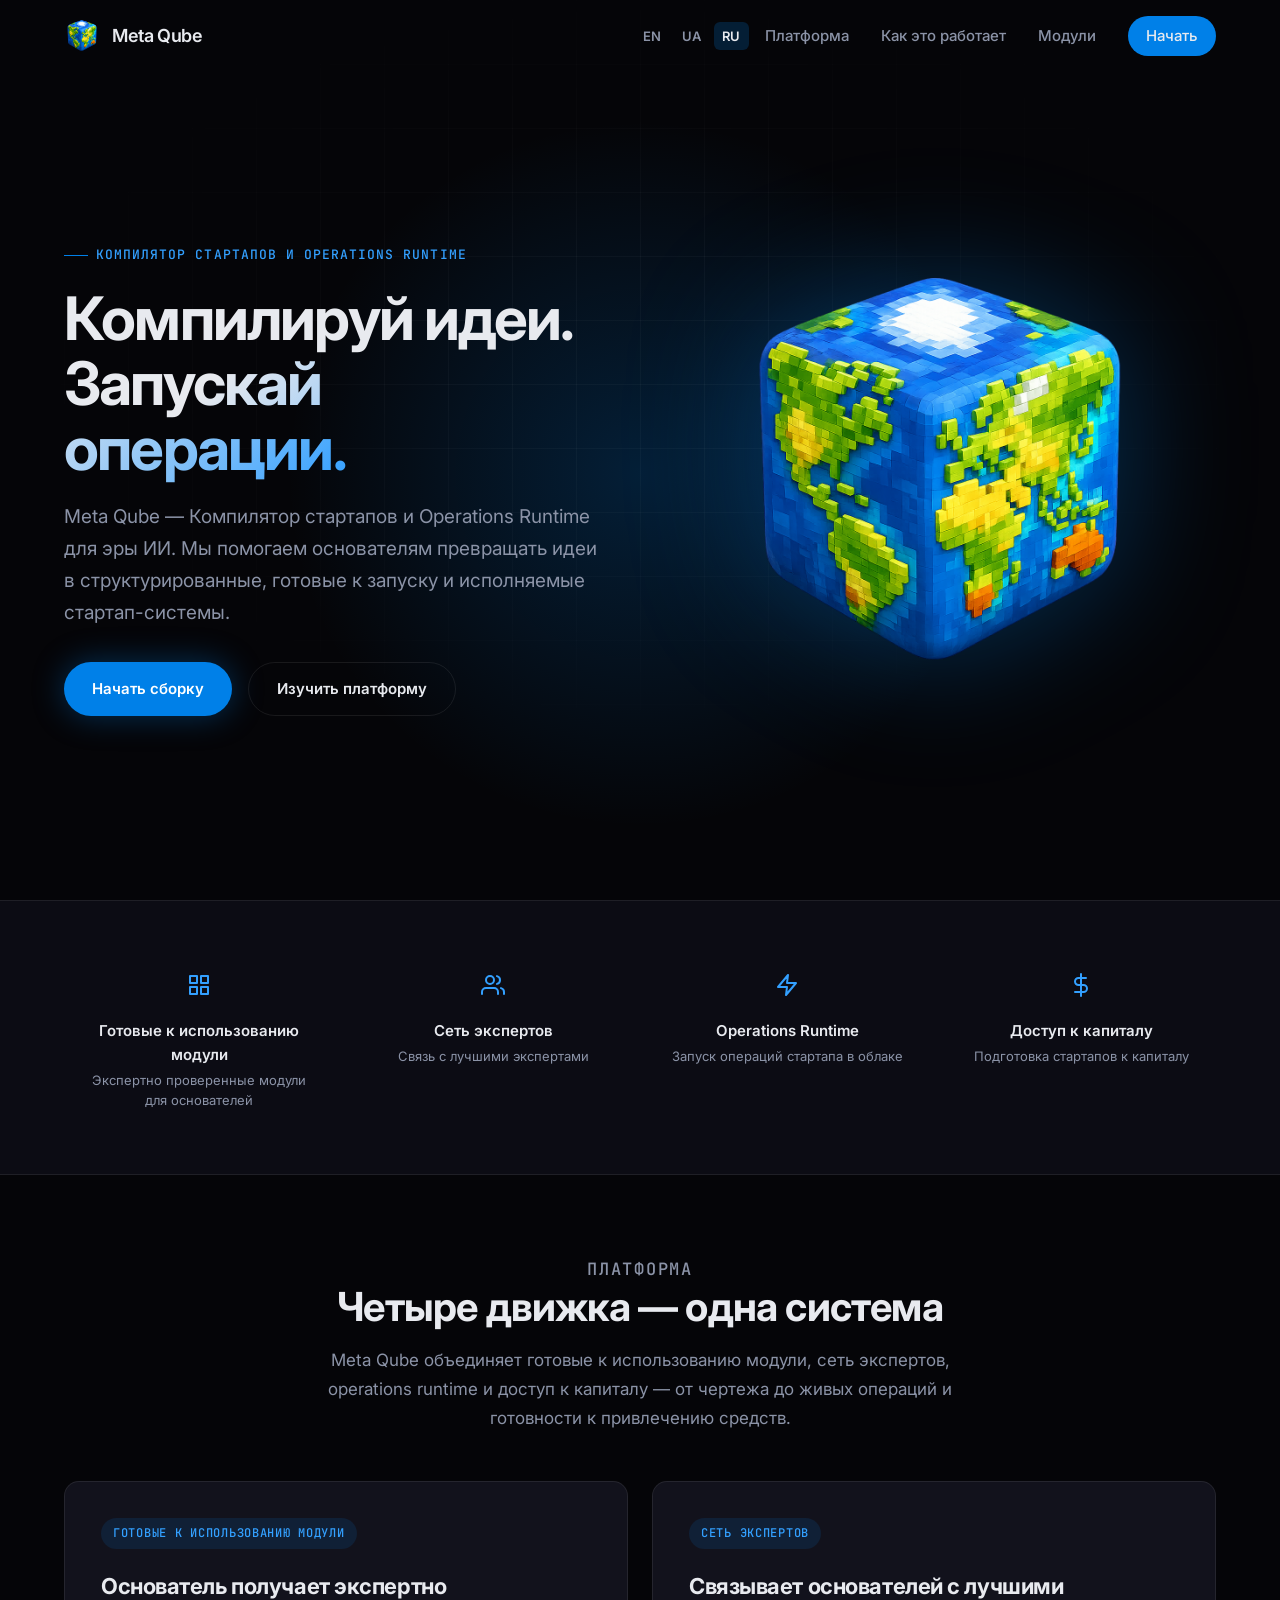
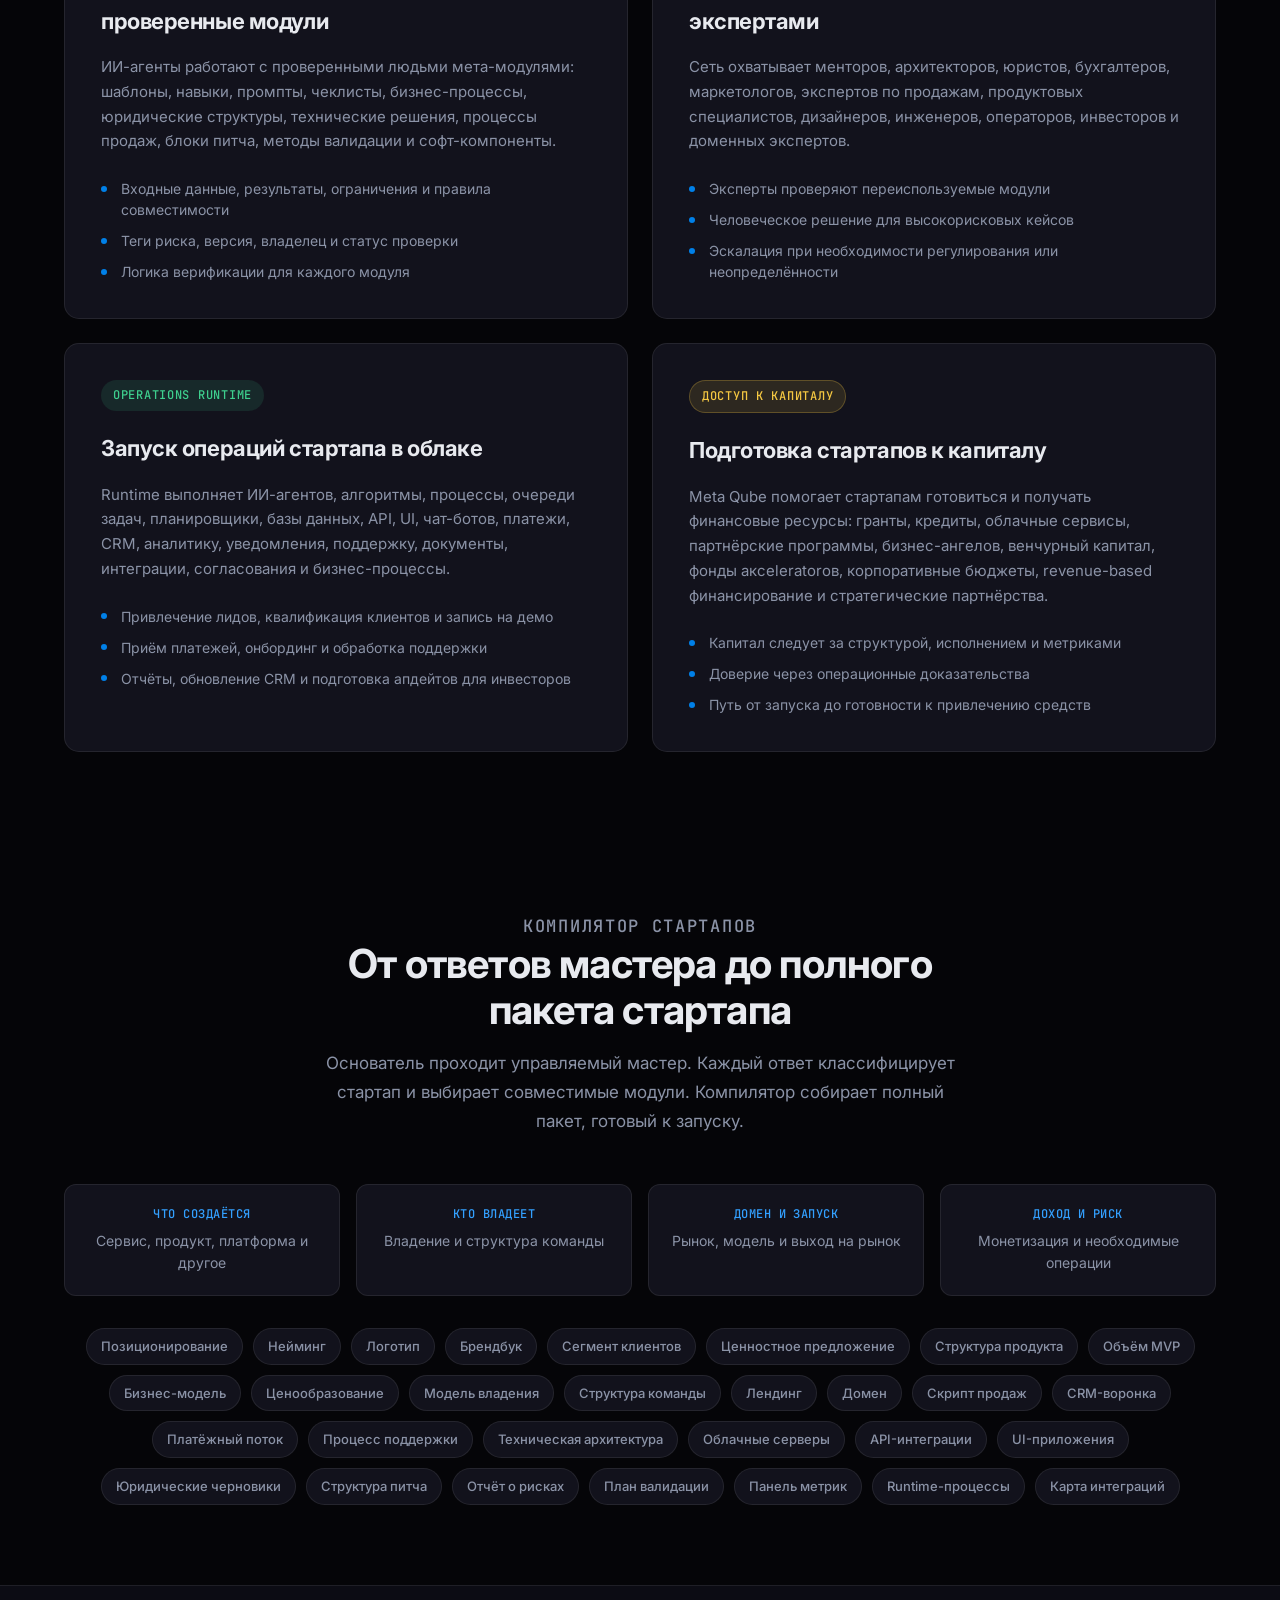
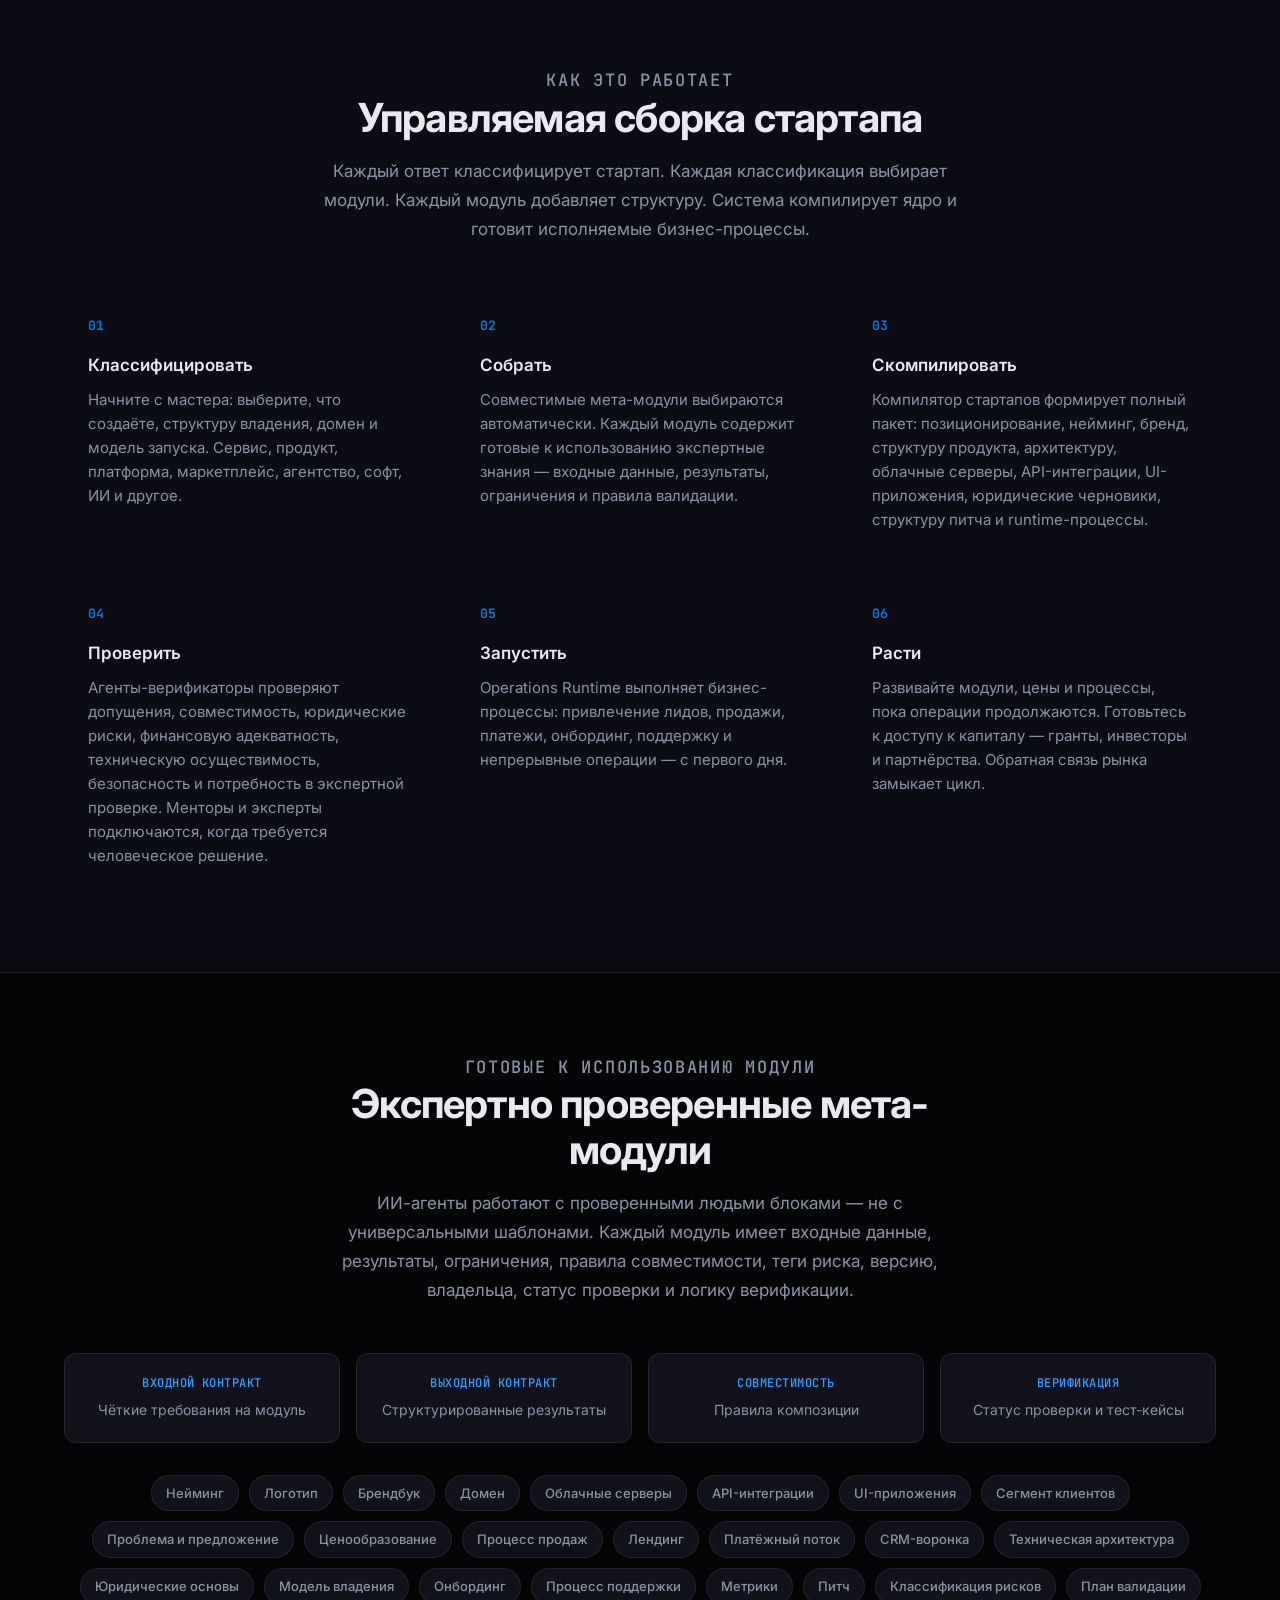
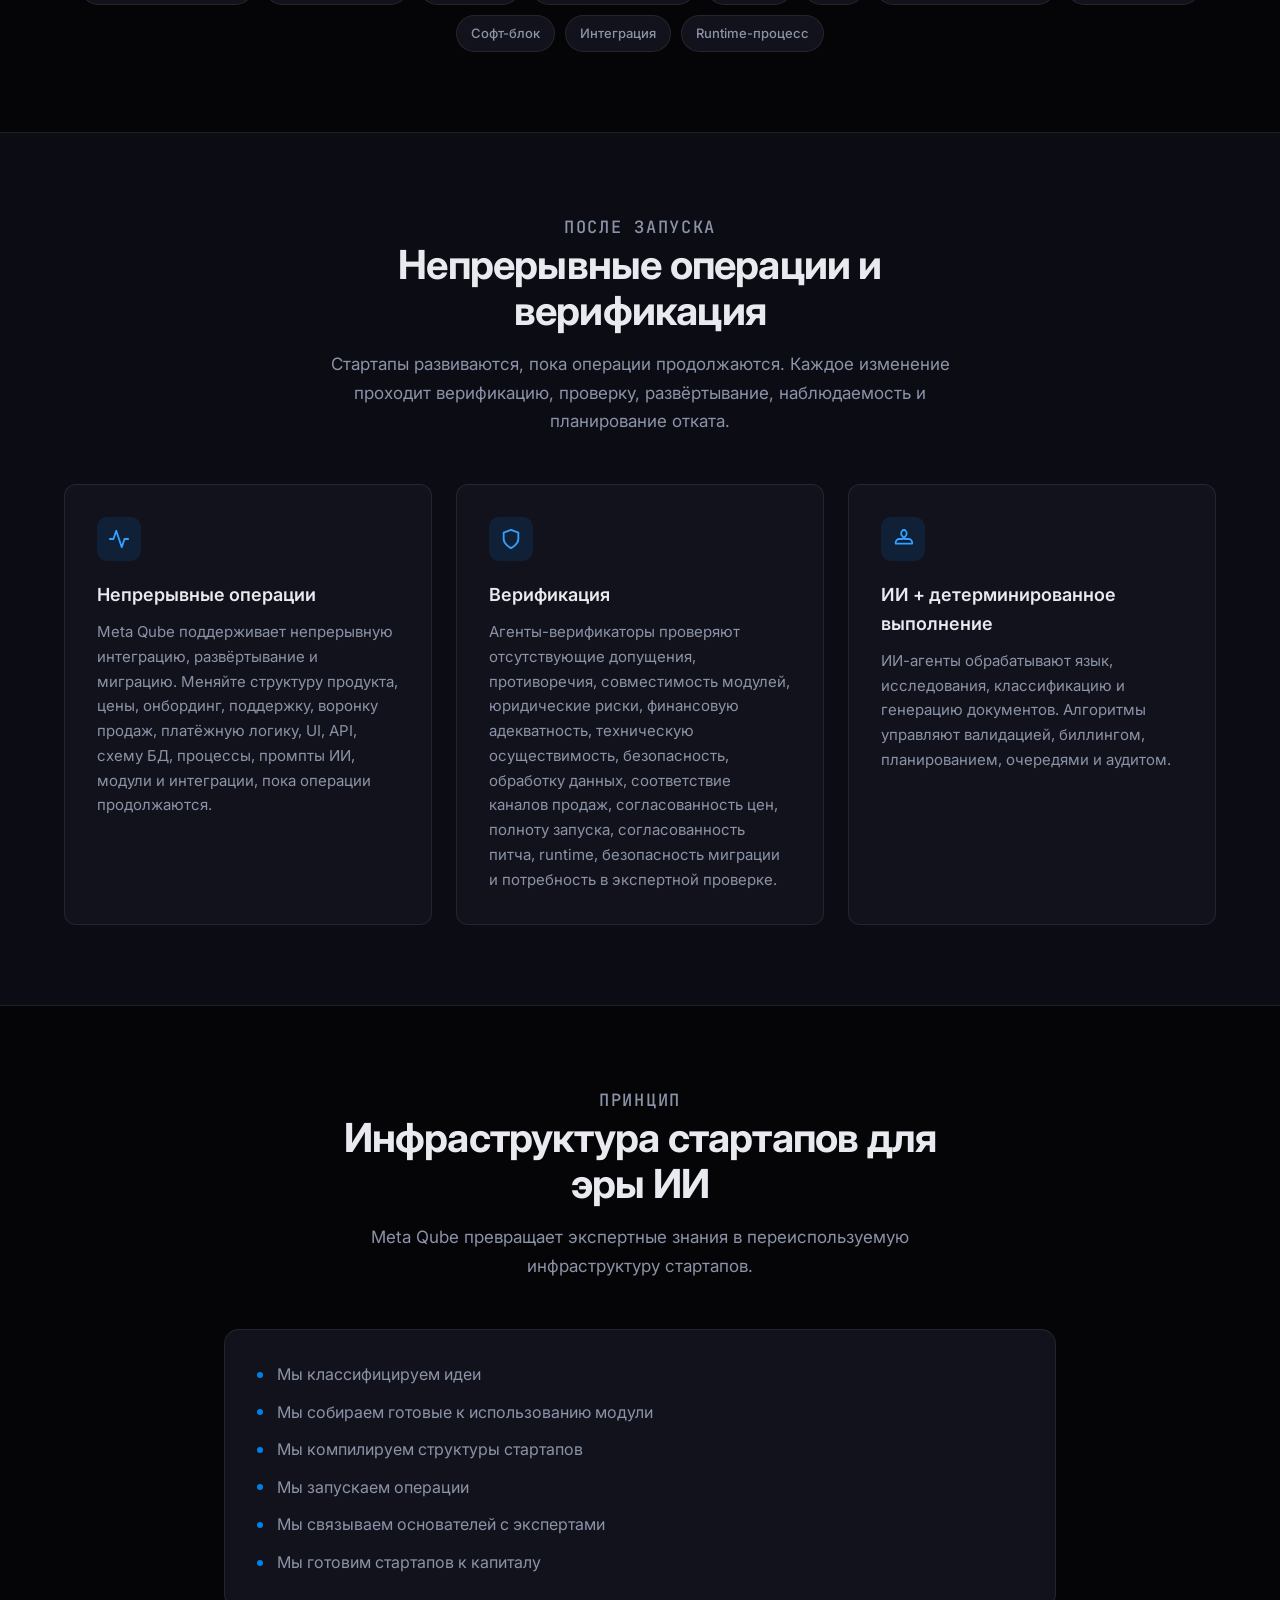
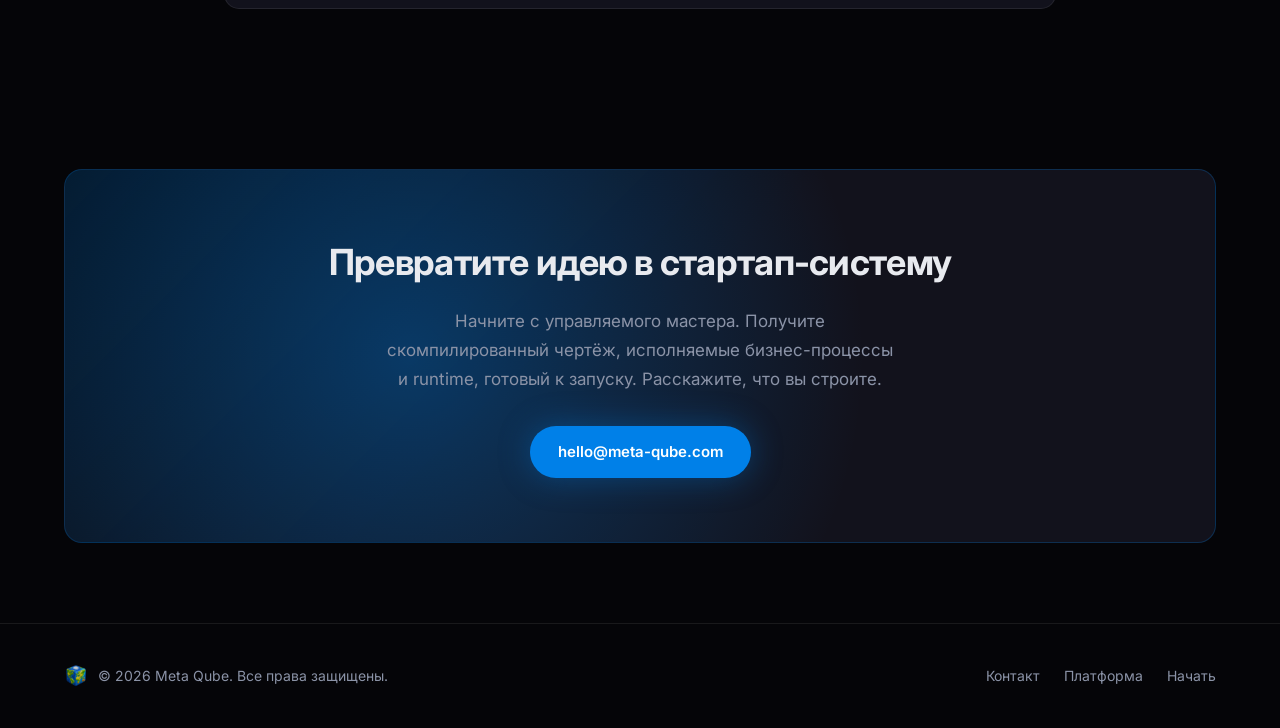
==== commit 0a1b0900: "Update web page" ====
--- a/ru/index.html
+++ b/ru/index.html
@@ -3,9 +3,9 @@
 <head>
   <meta charset="UTF-8">
   <meta name="viewport" content="width=device-width, initial-scale=1.0">
-  <meta name="description" content="Meta Qube — Компилятор стартапов и среда выполнения для эры ИИ. Превращайте идеи в структурированные, готовые к запуску и исполняемые стартап-системы из проверенных мета-модулей.">
+  <meta name="description" content="Meta Qube — Компилятор стартапов и Operations Runtime для эры ИИ. Превращайте идеи в структурированные, готовые к запуску и исполняемые стартап-системы.">
   <meta name="theme-color" content="#0080e8">
-  <title>Meta Qube — Компилятор и Runtime стартапов</title>
+  <title>Meta Qube — Компилятор стартапов и Operations Runtime</title>
 
   <link rel="alternate" hreflang="en" href="https://meta-qube.com/">
   <link rel="alternate" hreflang="uk" href="https://meta-qube.com/ua/">
@@ -59,12 +59,12 @@
       </div>
       <div class="container hero-inner">
         <div class="hero-content">
-          <p class="eyebrow">Компилятор и Runtime стартапов</p>
-          <h1>Компилируй идеи.<br><span>Запускай стартапы.</span></h1>
+          <p class="eyebrow">Компилятор стартапов и Operations Runtime</p>
+          <h1>Компилируй идеи.<br><span>Запускай операции.</span></h1>
           <p class="hero-lead">
-            Meta Qube помогает основателям превратить идею в структурированную,
-            готовую к запуску и исполняемую стартап-систему — объединяя ИИ-агентов,
-            проверенные модули, экспертные знания и облачное выполнение в одной платформе.
+            Meta Qube — Компилятор стартапов и Operations Runtime для эры ИИ.
+            Мы помогаем основателям превращать идеи в структурированные,
+            готовые к запуску и исполняемые стартап-системы.
           </p>
           <div class="hero-actions">
             <a href="#start" class="btn btn-primary">Начать сборку</a>
@@ -83,31 +83,8 @@
       </div>
     </section>
 
-    <section class="pillars" aria-label="Ключевые концепции">
+    <section class="pillars" aria-label="Четыре движка">
       <div class="container pillars-grid">
-        <div class="pillar">
-          <div class="pillar-icon" aria-hidden="true">
-            <svg viewBox="0 0 24 24" fill="none" stroke="currentColor" stroke-width="2" stroke-linecap="round" stroke-linejoin="round">
-              <path d="M21 16V8a2 2 0 0 0-1-1.73l-7-4a2 2 0 0 0-2 0l-7 4A2 2 0 0 0 3 8v8a2 2 0 0 0 1 1.73l7 4a2 2 0 0 0 2 0l7-4A2 2 0 0 0 21 16z"/>
-            </svg>
-          </div>
-          <div class="pillar-label">Куб</div>
-          <div class="pillar-desc">Модульная архитектура стартапа</div>
-        </div>
-        <div class="pillar">
-          <div class="pillar-icon" aria-hidden="true">
-            <svg viewBox="0 0 24 24" fill="none" stroke="currentColor" stroke-width="2" stroke-linecap="round" stroke-linejoin="round">
-              <line x1="8" y1="6" x2="21" y2="6"/>
-              <line x1="8" y1="12" x2="21" y2="12"/>
-              <line x1="8" y1="18" x2="21" y2="18"/>
-              <line x1="3" y1="6" x2="3.01" y2="6"/>
-              <line x1="3" y1="12" x2="3.01" y2="12"/>
-              <line x1="3" y1="18" x2="3.01" y2="18"/>
-            </svg>
-          </div>
-          <div class="pillar-label">Очередь</div>
-          <div class="pillar-desc">Задачи, процессы, агенты и операции</div>
-        </div>
         <div class="pillar">
           <div class="pillar-icon" aria-hidden="true">
             <svg viewBox="0 0 24 24" fill="none" stroke="currentColor" stroke-width="2" stroke-linecap="round" stroke-linejoin="round">
@@ -117,8 +94,20 @@
               <rect x="3" y="14" width="7" height="7"/>
             </svg>
           </div>
-          <div class="pillar-label">Мета-модули</div>
-          <div class="pillar-desc">Проверенные блоки экспертных знаний</div>
+          <div class="pillar-label">Готовые к использованию модули</div>
+          <div class="pillar-desc">Экспертно проверенные модули для основателей</div>
+        </div>
+        <div class="pillar">
+          <div class="pillar-icon" aria-hidden="true">
+            <svg viewBox="0 0 24 24" fill="none" stroke="currentColor" stroke-width="2" stroke-linecap="round" stroke-linejoin="round">
+              <path d="M17 21v-2a4 4 0 0 0-4-4H5a4 4 0 0 0-4 4v2"/>
+              <circle cx="9" cy="7" r="4"/>
+              <path d="M23 21v-2a4 4 0 0 0-3-3.87"/>
+              <path d="M16 3.13a4 4 0 0 1 0 7.75"/>
+            </svg>
+          </div>
+          <div class="pillar-label">Сеть экспертов</div>
+          <div class="pillar-desc">Связь с лучшими экспертами</div>
         </div>
         <div class="pillar">
           <div class="pillar-icon" aria-hidden="true">
@@ -126,8 +115,18 @@
               <polygon points="13 2 3 14 12 14 11 22 21 10 12 10 13 2"/>
             </svg>
           </div>
-          <div class="pillar-label">Runtime</div>
-          <div class="pillar-desc">Выполнение бизнес-процессов в реальном времени</div>
+          <div class="pillar-label">Operations Runtime</div>
+          <div class="pillar-desc">Запуск операций стартапа в облаке</div>
+        </div>
+        <div class="pillar">
+          <div class="pillar-icon" aria-hidden="true">
+            <svg viewBox="0 0 24 24" fill="none" stroke="currentColor" stroke-width="2" stroke-linecap="round" stroke-linejoin="round">
+              <line x1="12" y1="1" x2="12" y2="23"/>
+              <path d="M17 5H9.5a3.5 3.5 0 0 0 0 7h5a3.5 3.5 0 0 1 0 7H6"/>
+            </svg>
+          </div>
+          <div class="pillar-label">Доступ к капиталу</div>
+          <div class="pillar-desc">Подготовка стартапов к капиталу</div>
         </div>
       </div>
     </section>
@@ -136,48 +135,134 @@
       <div class="container">
         <header class="section-header centered">
           <p class="section-tag">Платформа</p>
-          <h2>Компилятор и Runtime вместе</h2>
+          <h2>Четыре движка — одна система</h2>
           <p>
-            Meta Qube компилирует идеи в стартап-системы и запускает первые
-            бизнес-процессы — от чертежа до живых операций.
+            Meta Qube объединяет готовые к использованию модули, сеть экспертов,
+            operations runtime и доступ к капиталу — от чертежа до живых
+            операций и готовности к привлечению средств.
           </p>
         </header>
         <div class="platform-grid">
           <article class="platform-card">
-            <div class="platform-badge">Компилятор стартапов</div>
-            <h3>От идеи к чертежу стартапа</h3>
-            <p>
-              Управляемый мастер классифицирует ваш стартап — что вы строите,
-              структуру владения, домен и модель запуска. Каждый ответ
-              выбирает совместимые модули. Компилятор собирает полный пакет стартапа.
+            <div class="platform-badge">Готовые к использованию модули</div>
+            <h3>Основатель получает экспертно проверенные модули</h3>
+            <p>
+              ИИ-агенты работают с проверенными людьми мета-модулями: шаблоны, навыки,
+              промпты, чеклисты, бизнес-процессы, юридические структуры, технические
+              решения, процессы продаж, блоки питча, методы валидации и софт-компоненты.
             </p>
             <ul class="feature-list">
-              <li>Концепция, позиционирование и ценностное предложение</li>
-              <li>Структура продукта, объём MVP и бизнес-модель</li>
-              <li>Техническая архитектура и черновики юридических документов</li>
-              <li>Скрипт продаж, CRM-воронка и платёжный поток</li>
-              <li>Структура питч-дека и план валидации</li>
-              <li>Отчёт о рисках, чеклист запуска и панель метрик</li>
+              <li>Входные данные, результаты, ограничения и правила совместимости</li>
+              <li>Теги риска, версия, владелец и статус проверки</li>
+              <li>Логика верификации для каждого модуля</li>
             </ul>
           </article>
           <article class="platform-card">
-            <div class="platform-badge accent-green">Runtime стартапов</div>
-            <h3>От чертежа к живым операциям</h3>
-            <p>
-              Облачный исполнитель бизнес-процессов, запускающий скомпилированный стартап.
-              ИИ-агенты обрабатывают язык и решения. Детерминированные алгоритмы
-              управляют состоянием, биллингом и надёжностью. Вместе они ведут бизнес
-              с первого дня.
+            <div class="platform-badge">Сеть экспертов</div>
+            <h3>Связывает основателей с лучшими экспертами</h3>
+            <p>
+              Сеть охватывает менторов, архитекторов, юристов, бухгалтеров, маркетологов,
+              экспертов по продажам, продуктовых специалистов, дизайнеров, инженеров, операторов,
+              инвесторов и доменных экспертов.
             </p>
             <ul class="feature-list">
-              <li>ИИ-агенты, процессы и очереди задач</li>
-              <li>CRM, платежи, формы и клиентский интерфейс</li>
-              <li>Уведомления, email и интеграции</li>
-              <li>Поддержка, онбординг и события биллинга</li>
-              <li>Рабочее пространство ментора и эскалация к экспертам</li>
-              <li>Панель метрик, журнал аудита и наблюдаемость</li>
+              <li>Эксперты проверяют переиспользуемые модули</li>
+              <li>Человеческое решение для высокорисковых кейсов</li>
+              <li>Эскалация при необходимости регулирования или неопределённости</li>
             </ul>
           </article>
+          <article class="platform-card">
+            <div class="platform-badge accent-green">Operations Runtime</div>
+            <h3>Запуск операций стартапа в облаке</h3>
+            <p>
+              Runtime выполняет ИИ-агентов, алгоритмы, процессы, очереди задач,
+              планировщики, базы данных, API, UI, чат-ботов, платежи, CRM, аналитику,
+              уведомления, поддержку, документы, интеграции, согласования и бизнес-процессы.
+            </p>
+            <ul class="feature-list">
+              <li>Привлечение лидов, квалификация клиентов и запись на демо</li>
+              <li>Приём платежей, онбординг и обработка поддержки</li>
+              <li>Отчёты, обновление CRM и подготовка апдейтов для инвесторов</li>
+            </ul>
+          </article>
+          <article class="platform-card">
+            <div class="platform-badge accent-amber">Доступ к капиталу</div>
+            <h3>Подготовка стартапов к капиталу</h3>
+            <p>
+              Meta Qube помогает стартапам готовиться и получать финансовые ресурсы:
+              гранты, кредиты, облачные сервисы, партнёрские программы, бизнес-ангелов,
+              венчурный капитал, фонды акceleratorов, корпоративные бюджеты,
+              revenue-based финансирование и стратегические партнёрства.
+            </p>
+            <ul class="feature-list">
+              <li>Капитал следует за структурой, исполнением и метриками</li>
+              <li>Доверие через операционные доказательства</li>
+              <li>Путь от запуска до готовности к привлечению средств</li>
+            </ul>
+          </article>
+        </div>
+      </div>
+    </section>
+
+    <section id="compiler">
+      <div class="container">
+        <header class="section-header centered">
+          <p class="section-tag">Компилятор стартапов</p>
+          <h2>От ответов мастера до полного пакета стартапа</h2>
+          <p>
+            Основатель проходит управляемый мастер. Каждый ответ классифицирует
+            стартап и выбирает совместимые модули. Компилятор собирает
+            полный пакет, готовый к запуску.
+          </p>
+        </header>
+        <div class="module-contract">
+          <div class="contract-item">
+            <span class="contract-key">Что создаётся</span>
+            <span class="contract-val">Сервис, продукт, платформа и другое</span>
+          </div>
+          <div class="contract-item">
+            <span class="contract-key">Кто владеет</span>
+            <span class="contract-val">Владение и структура команды</span>
+          </div>
+          <div class="contract-item">
+            <span class="contract-key">Домен и запуск</span>
+            <span class="contract-val">Рынок, модель и выход на рынок</span>
+          </div>
+          <div class="contract-item">
+            <span class="contract-key">Доход и риск</span>
+            <span class="contract-val">Монетизация и необходимые операции</span>
+          </div>
+        </div>
+        <div class="tag-cloud" aria-label="Результаты компилятора">
+          <span class="tag">Позиционирование</span>
+          <span class="tag">Нейминг</span>
+          <span class="tag">Логотип</span>
+          <span class="tag">Брендбук</span>
+          <span class="tag">Сегмент клиентов</span>
+          <span class="tag">Ценностное предложение</span>
+          <span class="tag">Структура продукта</span>
+          <span class="tag">Объём MVP</span>
+          <span class="tag">Бизнес-модель</span>
+          <span class="tag">Ценообразование</span>
+          <span class="tag">Модель владения</span>
+          <span class="tag">Структура команды</span>
+          <span class="tag">Лендинг</span>
+          <span class="tag">Домен</span>
+          <span class="tag">Скрипт продаж</span>
+          <span class="tag">CRM-воронка</span>
+          <span class="tag">Платёжный поток</span>
+          <span class="tag">Процесс поддержки</span>
+          <span class="tag">Техническая архитектура</span>
+          <span class="tag">Облачные серверы</span>
+          <span class="tag">API-интеграции</span>
+          <span class="tag">UI-приложения</span>
+          <span class="tag">Юридические черновики</span>
+          <span class="tag">Структура питча</span>
+          <span class="tag">Отчёт о рисках</span>
+          <span class="tag">План валидации</span>
+          <span class="tag">Панель метрик</span>
+          <span class="tag">Runtime-процессы</span>
+          <span class="tag">Карта интеграций</span>
         </div>
       </div>
     </section>
@@ -206,40 +291,39 @@
             <h3>Собрать</h3>
             <p>
               Совместимые мета-модули выбираются автоматически. Каждый модуль
-              содержит проверенные экспертные знания — входные данные, результаты,
+              содержит готовые к использованию экспертные знания — входные данные, результаты,
               ограничения и правила валидации.
             </p>
           </div>
           <div class="process-step">
             <h3>Скомпилировать</h3>
             <p>
-              Компилятор стартапов формирует полный чертёж: бизнес-модель,
-              структуру продукта, процессы, архитектуру, юридические черновики,
-              структуру питча и чеклист запуска.
+              Компилятор стартапов формирует полный пакет: позиционирование, нейминг,
+              бренд, структуру продукта, архитектуру, облачные серверы, API-интеграции,
+              UI-приложения, юридические черновики, структуру питча и runtime-процессы.
             </p>
           </div>
           <div class="process-step">
             <h3>Проверить</h3>
             <p>
-              Агенты-верификаторы проверяют допущения, совместимость, риски
-              и осуществимость. Менторы и эксперты подключаются, когда
-              требуется человеческое решение.
+              Агенты-верификаторы проверяют допущения, совместимость, юридические риски,
+              финансовую адекватность, техническую осуществимость, безопасность и потребность в экспертной проверке.
+              Менторы и эксперты подключаются, когда требуется человеческое решение.
             </p>
           </div>
           <div class="process-step">
             <h3>Запустить</h3>
             <p>
-              Runtime стартапов выполняет бизнес-процессы: привлечение лидов, продажи,
-              платежи, онбординг, поддержку и непрерывные операции — без
-              операционных пробелов.
+              Operations Runtime выполняет бизнес-процессы: привлечение лидов, продажи,
+              платежи, онбординг, поддержку и непрерывные операции — с первого дня.
             </p>
           </div>
           <div class="process-step">
             <h3>Расти</h3>
             <p>
-              Готовьтесь к питчу и привлечению средств. Развивайте модули, цены
-              и процессы, пока операции продолжаются. Обратная связь рынка
-              замыкает цикл.
+              Развивайте модули, цены и процессы, пока операции продолжаются.
+              Готовьтесь к доступу к капиталу — гранты, инвесторы и партнёрства.
+              Обратная связь рынка замыкает цикл.
             </p>
           </div>
         </div>
@@ -249,12 +333,12 @@
     <section id="modules">
       <div class="container">
         <header class="section-header centered">
-          <p class="section-tag">Мета-модули</p>
-          <h2>Экспертные знания как переиспользуемая инфраструктура</h2>
+          <p class="section-tag">Готовые к использованию модули</p>
+          <h2>Экспертно проверенные мета-модули</h2>
           <p>
-            Модули работают как элементы пазла — не как универсальные шаблоны.
-            Эксперты проверяют переиспользуемые блоки. ИИ-агенты собирают их
-            под конкретного основателя, команду, домен, продукт, рынок и цель запуска.
+            ИИ-агенты работают с проверенными людьми блоками — не с универсальными шаблонами.
+            Каждый модуль имеет входные данные, результаты, ограничения, правила совместимости,
+            теги риска, версию, владельца, статус проверки и логику верификации.
           </p>
         </header>
         <div class="module-contract">
@@ -276,6 +360,13 @@
           </div>
         </div>
         <div class="tag-cloud" aria-label="Типы модулей">
+          <span class="tag">Нейминг</span>
+          <span class="tag">Логотип</span>
+          <span class="tag">Брендбук</span>
+          <span class="tag">Домен</span>
+          <span class="tag">Облачные серверы</span>
+          <span class="tag">API-интеграции</span>
+          <span class="tag">UI-приложения</span>
           <span class="tag">Сегмент клиентов</span>
           <span class="tag">Проблема и предложение</span>
           <span class="tag">Ценообразование</span>
@@ -302,15 +393,43 @@
     <section class="capabilities">
       <div class="container">
         <header class="section-header centered">
-          <p class="section-tag">Возможности</p>
-          <h2>Всё, что нужно стартапу для работы</h2>
+          <p class="section-tag">После запуска</p>
+          <h2>Непрерывные операции и верификация</h2>
           <p>
-            ИИ даёт гибкость. Алгоритмы дают надёжность. Вместе они
-            выполняют бизнес-процессы контролируемо — с полной
-            наблюдаемостью и экспертным надзором, когда это важно.
+            Стартапы развиваются, пока операции продолжаются. Каждое изменение проходит
+            верификацию, проверку, развёртывание, наблюдаемость и планирование отката.
           </p>
         </header>
         <div class="card-grid">
+          <article class="card">
+            <div class="card-icon" aria-hidden="true">
+              <svg viewBox="0 0 24 24" fill="none" stroke="currentColor" stroke-width="2" stroke-linecap="round" stroke-linejoin="round">
+                <polyline points="22 12 18 12 15 21 9 3 6 12 2 12"/>
+              </svg>
+            </div>
+            <h3>Непрерывные операции</h3>
+            <p>
+              Meta Qube поддерживает непрерывную интеграцию, развёртывание и миграцию.
+              Меняйте структуру продукта, цены, онбординг, поддержку, воронку продаж,
+              платёжную логику, UI, API, схему БД, процессы, промпты ИИ, модули
+              и интеграции, пока операции продолжаются.
+            </p>
+          </article>
+          <article class="card">
+            <div class="card-icon" aria-hidden="true">
+              <svg viewBox="0 0 24 24" fill="none" stroke="currentColor" stroke-width="2" stroke-linecap="round" stroke-linejoin="round">
+                <path d="M12 22s8-4 8-10V5l-8-3-8 3v7c0 6 8 10 8 10z"/>
+              </svg>
+            </div>
+            <h3>Верификация</h3>
+            <p>
+              Агенты-верификаторы проверяют отсутствующие допущения, противоречия, совместимость модулей,
+              юридические риски, финансовую адекватность, техническую осуществимость,
+              безопасность, обработку данных, соответствие каналов продаж, согласованность цен,
+              полноту запуска, согласованность питча, runtime, безопасность миграции
+              и потребность в экспертной проверке.
+            </p>
+          </article>
           <article class="card">
             <div class="card-icon" aria-hidden="true">
               <svg viewBox="0 0 24 24" fill="none" stroke="currentColor" stroke-width="2" stroke-linecap="round" stroke-linejoin="round">
@@ -324,97 +443,26 @@
               очередями и аудитом.
             </p>
           </article>
-          <article class="card">
-            <div class="card-icon" aria-hidden="true">
-              <svg viewBox="0 0 24 24" fill="none" stroke="currentColor" stroke-width="2" stroke-linecap="round" stroke-linejoin="round">
-                <rect x="2" y="3" width="20" height="14" rx="2"/>
-                <path d="M8 21h8"/>
-                <path d="M12 17v4"/>
-              </svg>
-            </div>
-            <h3>Готовые софт-блоки</h3>
-            <p>
-              Лендинги, CRM, платежи, бронирование, поддержка, чат-боты,
-              аналитика, генерация договоров и ролевой доступ — каждый с
-              конфигурацией, событиями и точками интеграции.
-            </p>
-          </article>
-          <article class="card">
-            <div class="card-icon" aria-hidden="true">
-              <svg viewBox="0 0 24 24" fill="none" stroke="currentColor" stroke-width="2" stroke-linecap="round" stroke-linejoin="round">
-                <circle cx="12" cy="12" r="3"/>
-                <path d="M12 1v4M12 19v4M4.22 4.22l2.83 2.83M16.95 16.95l2.83 2.83M1 12h4M19 12h4M4.22 19.78l2.83-2.83M16.95 7.05l2.83-2.83"/>
-              </svg>
-            </div>
-            <h3>Слой интеграций</h3>
-            <p>
-              Подключайте платёжные провайдеры, email, мессенджеры, CRM, аналитику,
-              бухгалтерию, маркетинговые инструменты, API, вебхуки и хранилища данных
-              — с картой интеграций для вашего runtime.
-            </p>
-          </article>
-          <article class="card">
-            <div class="card-icon" aria-hidden="true">
-              <svg viewBox="0 0 24 24" fill="none" stroke="currentColor" stroke-width="2" stroke-linecap="round" stroke-linejoin="round">
-                <path d="M12 22s8-4 8-10V5l-8-3-8 3v7c0 6 8 10 8 10z"/>
-              </svg>
-            </div>
-            <h3>Верификация и уровни риска</h3>
-            <p>
-              Агенты-верификаторы проверяют допущения, совместимость, юридические
-              риски и осуществимость. Низкорисковые проекты — самообслуживание.
-              Высокорисковые и регулируемые — с участием экспертов.
-            </p>
-          </article>
-          <article class="card">
-            <div class="card-icon" aria-hidden="true">
-              <svg viewBox="0 0 24 24" fill="none" stroke="currentColor" stroke-width="2" stroke-linecap="round" stroke-linejoin="round">
-                <path d="M17 21v-2a4 4 0 0 0-4-4H5a4 4 0 0 0-4 4v2"/>
-                <circle cx="9" cy="7" r="4"/>
-                <path d="M23 21v-2a4 4 0 0 0-3-3.87"/>
-                <path d="M16 3.13a4 4 0 0 1 0 7.75"/>
-              </svg>
-            </div>
-            <h3>Эксперты и менторство</h3>
-            <p>
-              Эксперты проверяют переиспользуемые модули и подключаются к
-              конкретным кейсам по необходимости. Менторы помогают интерпретировать
-              пакет стартапа, улучшить позиционирование, проверить допущения
-              и подготовиться к питчу.
-            </p>
-          </article>
-          <article class="card">
-            <div class="card-icon" aria-hidden="true">
-              <svg viewBox="0 0 24 24" fill="none" stroke="currentColor" stroke-width="2" stroke-linecap="round" stroke-linejoin="round">
-                <polyline points="22 12 18 12 15 21 9 3 6 12 2 12"/>
-              </svg>
-            </div>
-            <h3>Непрерывные операции</h3>
-            <p>
-              Развивайте продукт, цены, процессы и интеграции, пока
-              операции продолжаются. Версионные модули, feature flags, канареечный
-              rollout и автоматический откат — без операционных пробелов.
-            </p>
-          </article>
-        </div>
-      </div>
-    </section>
-
-    <section class="formula">
+        </div>
+      </div>
+    </section>
+
+    <section class="formula" id="principle">
       <div class="container">
         <header class="section-header centered">
           <p class="section-tag">Принцип</p>
           <h2>Инфраструктура стартапов для эры ИИ</h2>
-          <p>
-            Мы классифицируем идеи стартапов, собираем проверенные модули, компилируем
-            структуры, генерируем бизнес-процессы, запускаем операционные процессы
-            и связываем основателей с менторами и экспертами — превращая
-            экспертные знания в переиспользуемую инфраструктуру стартапов.
-          </p>
+          <p>Meta Qube превращает экспертные знания в переиспользуемую инфраструктуру стартапов.</p>
         </header>
         <div class="formula-box">
-          <code class="formula-code">Стартап = Классификация + Проверенные модули + Правила композиции + Верификация + Менторство + Эскалация к экспертам + Runtime стартапов + Непрерывные операции + Обратная связь рынка</code>
-          <p class="formula-tagline">Meta Qube компилирует и запускает стартапы из мета-модулей.</p>
+          <ul class="principle-list">
+            <li>Мы классифицируем идеи</li>
+            <li>Мы собираем готовые к использованию модули</li>
+            <li>Мы компилируем структуры стартапов</li>
+            <li>Мы запускаем операции</li>
+            <li>Мы связываем основателей с экспертами</li>
+            <li>Мы готовим стартапов к капиталу</li>
+          </ul>
         </div>
       </div>
     </section>
--- a/styles.css
+++ b/styles.css
@@ -534,6 +534,39 @@
   color: var(--text);
 }
 
+.principle-list {
+  list-style: none;
+  padding: 0;
+  margin: 0;
+  text-align: left;
+  display: grid;
+  gap: 0.75rem;
+}
+
+.principle-list li {
+  position: relative;
+  padding-left: 1.25rem;
+  color: var(--text-muted);
+  line-height: 1.6;
+}
+
+.principle-list li::before {
+  content: "";
+  position: absolute;
+  left: 0;
+  top: 0.6em;
+  width: 0.375rem;
+  height: 0.375rem;
+  border-radius: 50%;
+  background: var(--accent);
+}
+
+.platform-badge.accent-amber {
+  color: #f5c842;
+  background: rgba(245, 200, 66, 0.12);
+  border: 1px solid rgba(245, 200, 66, 0.25);
+}
+
 /* Sections */
 
 section {
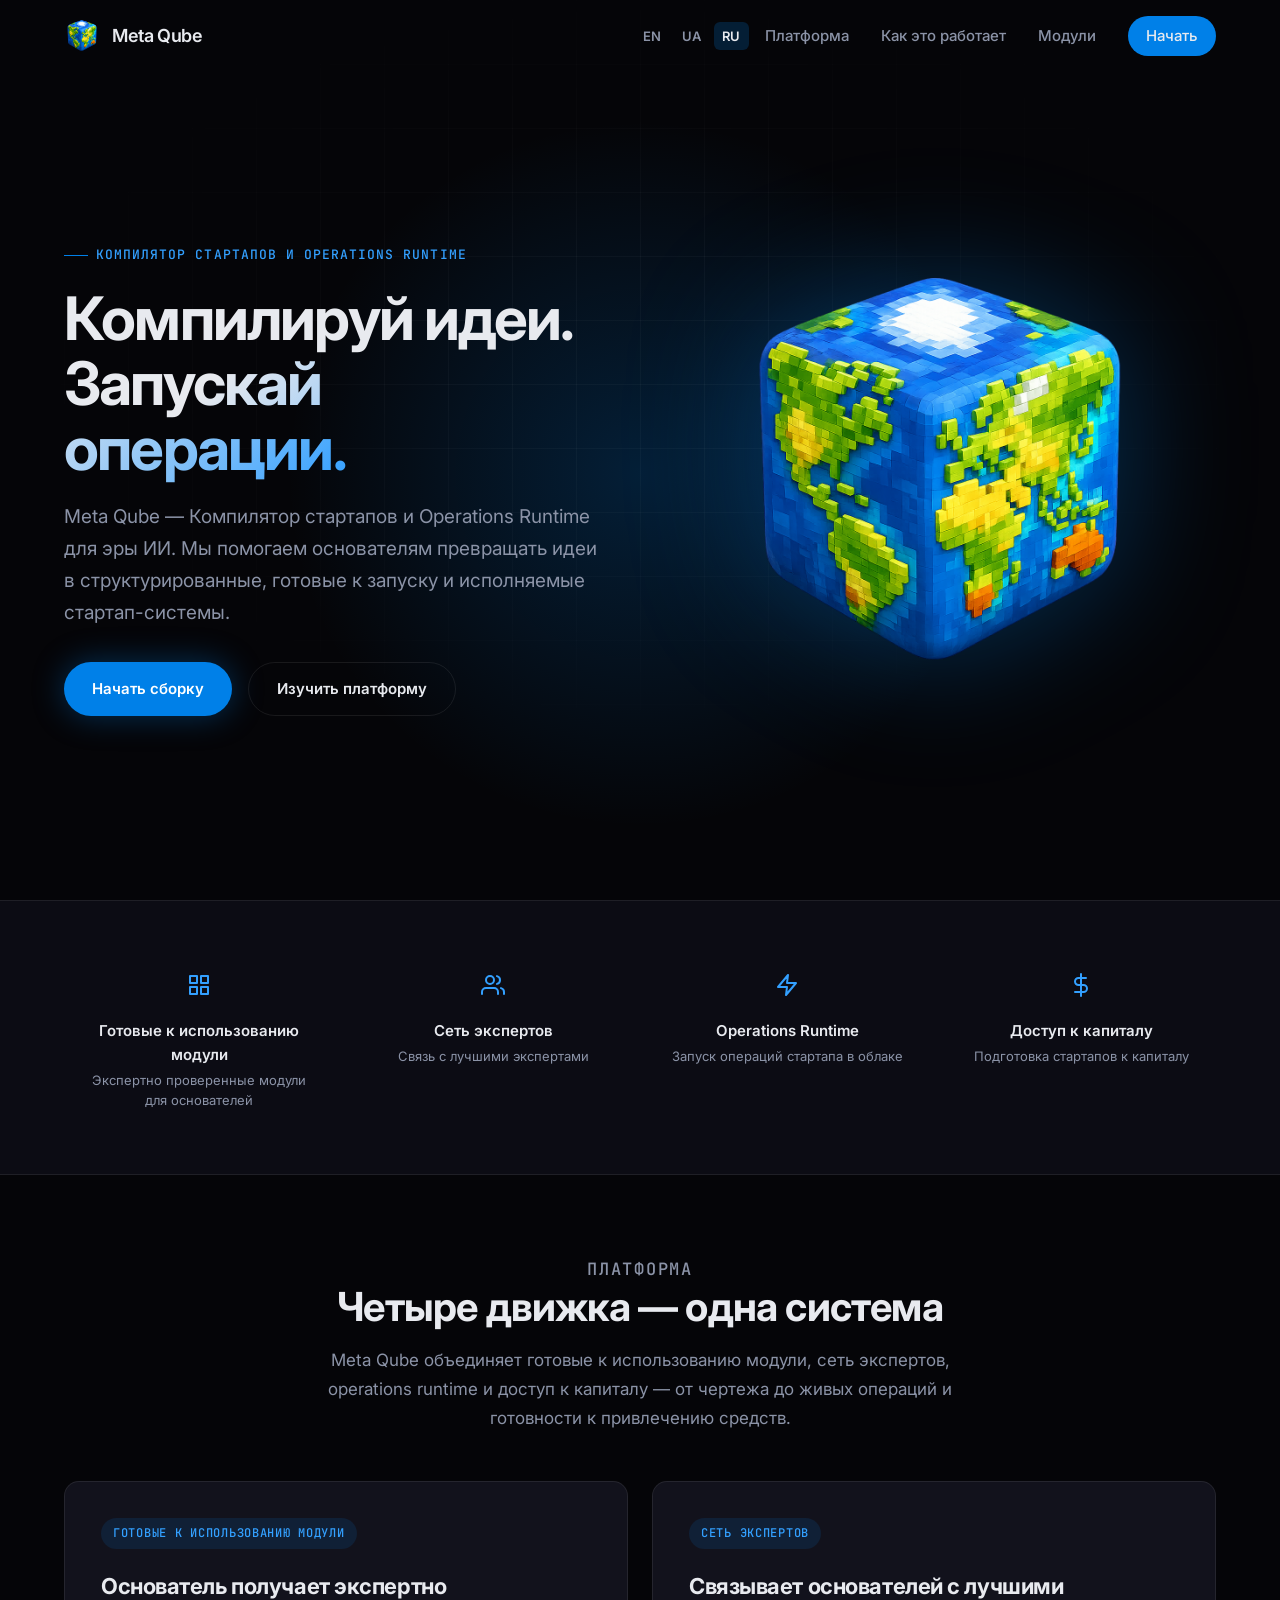
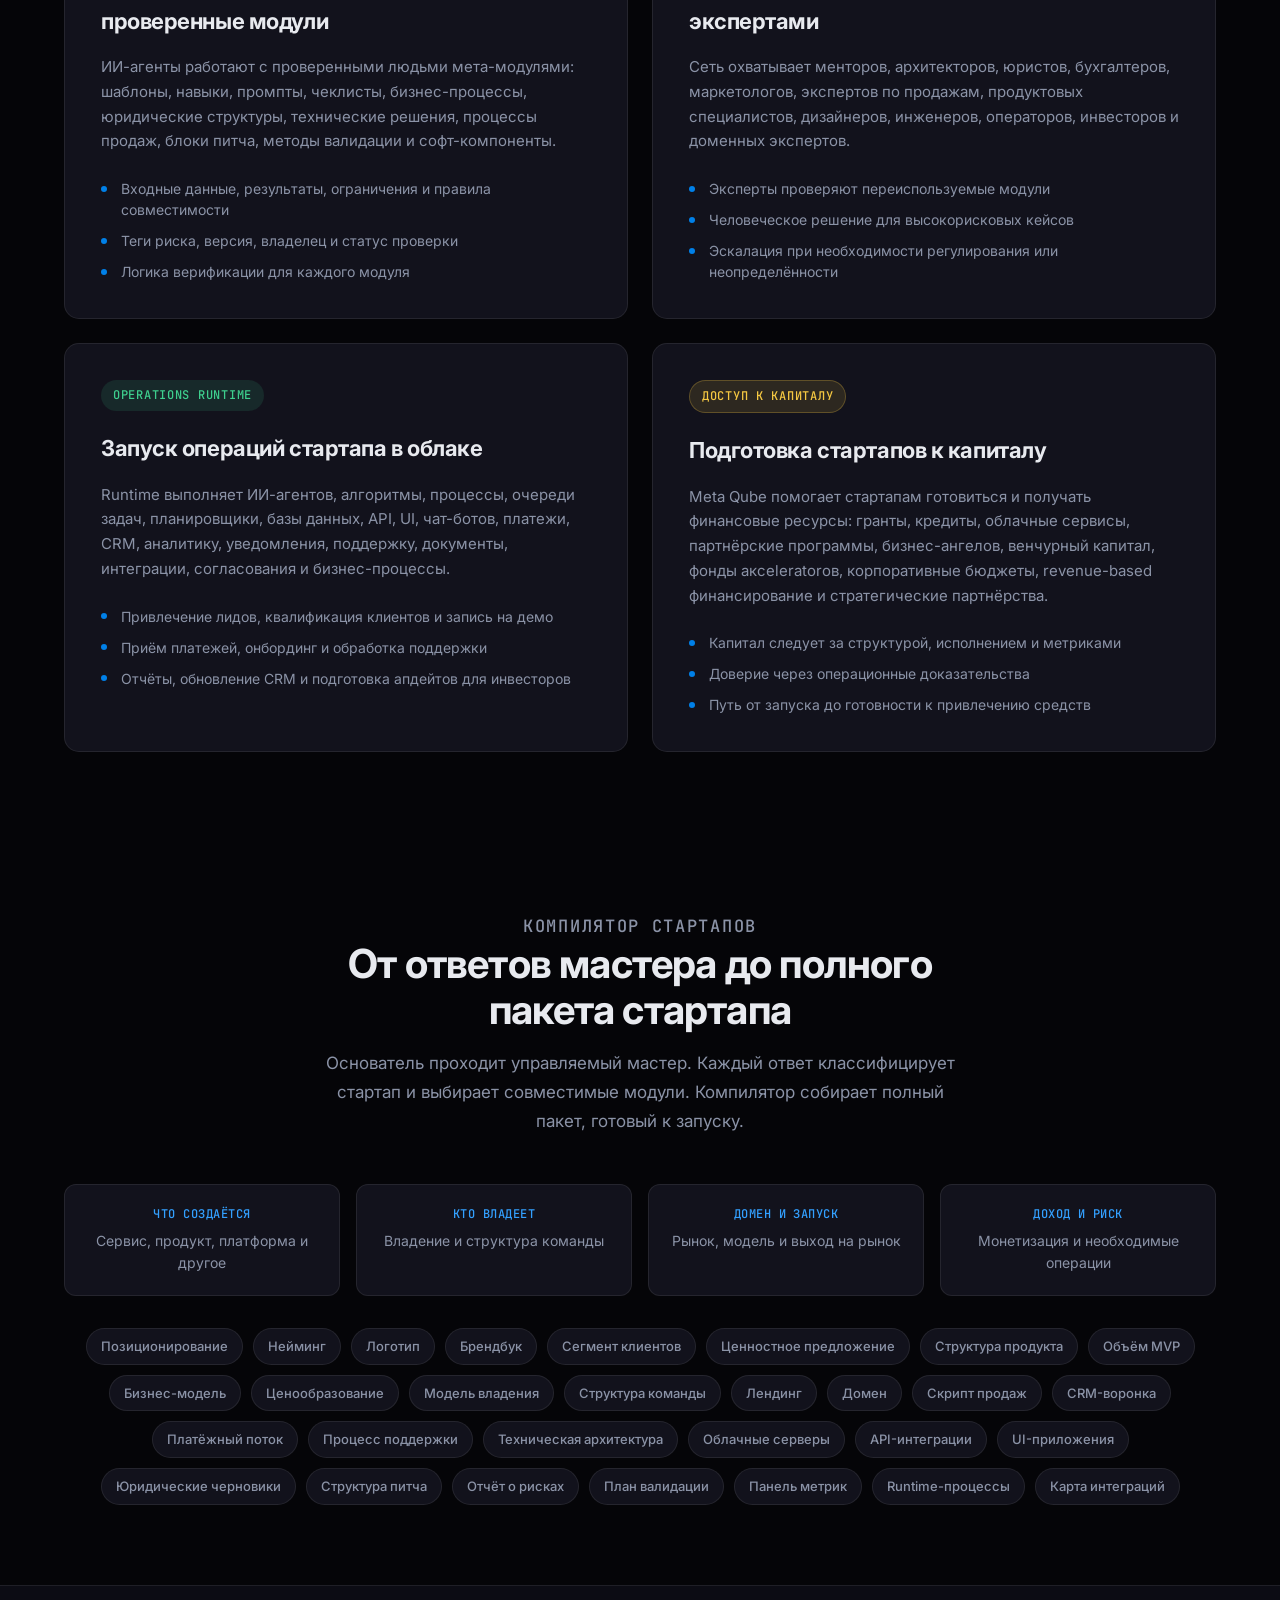
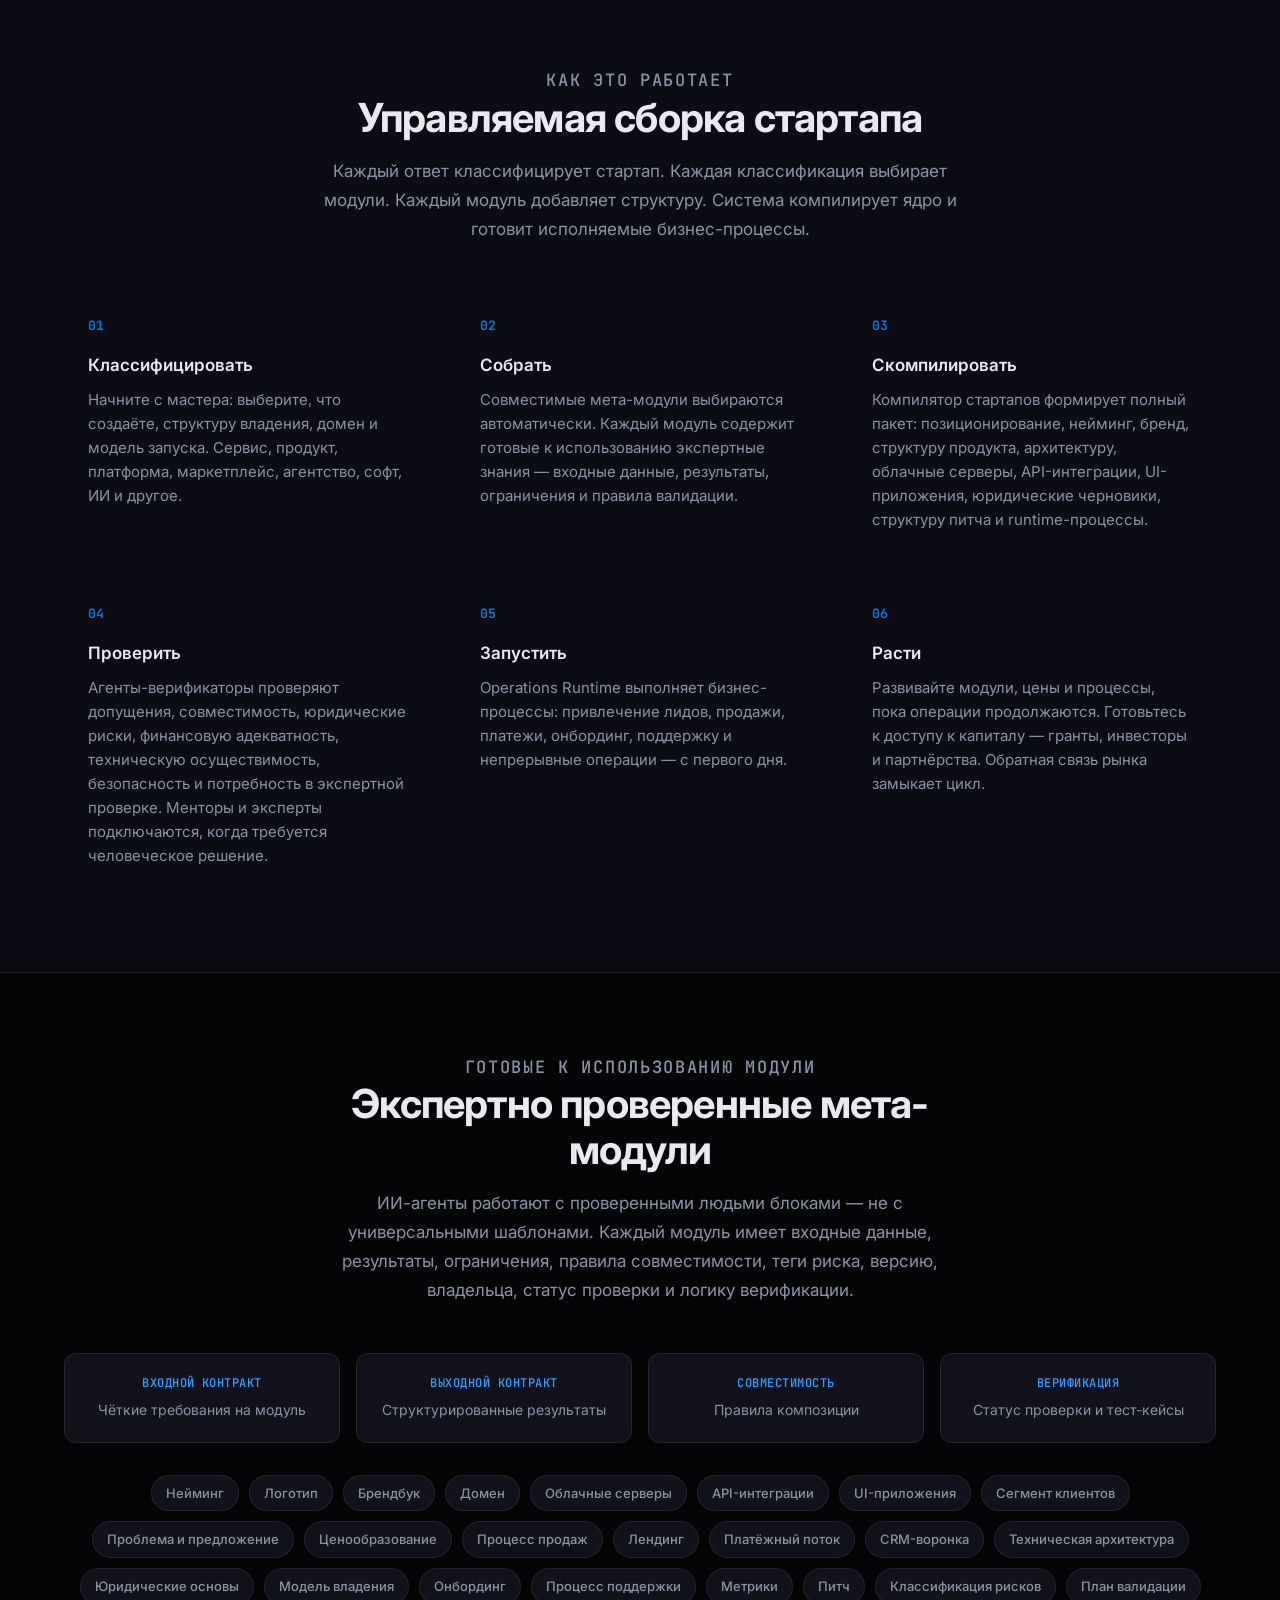
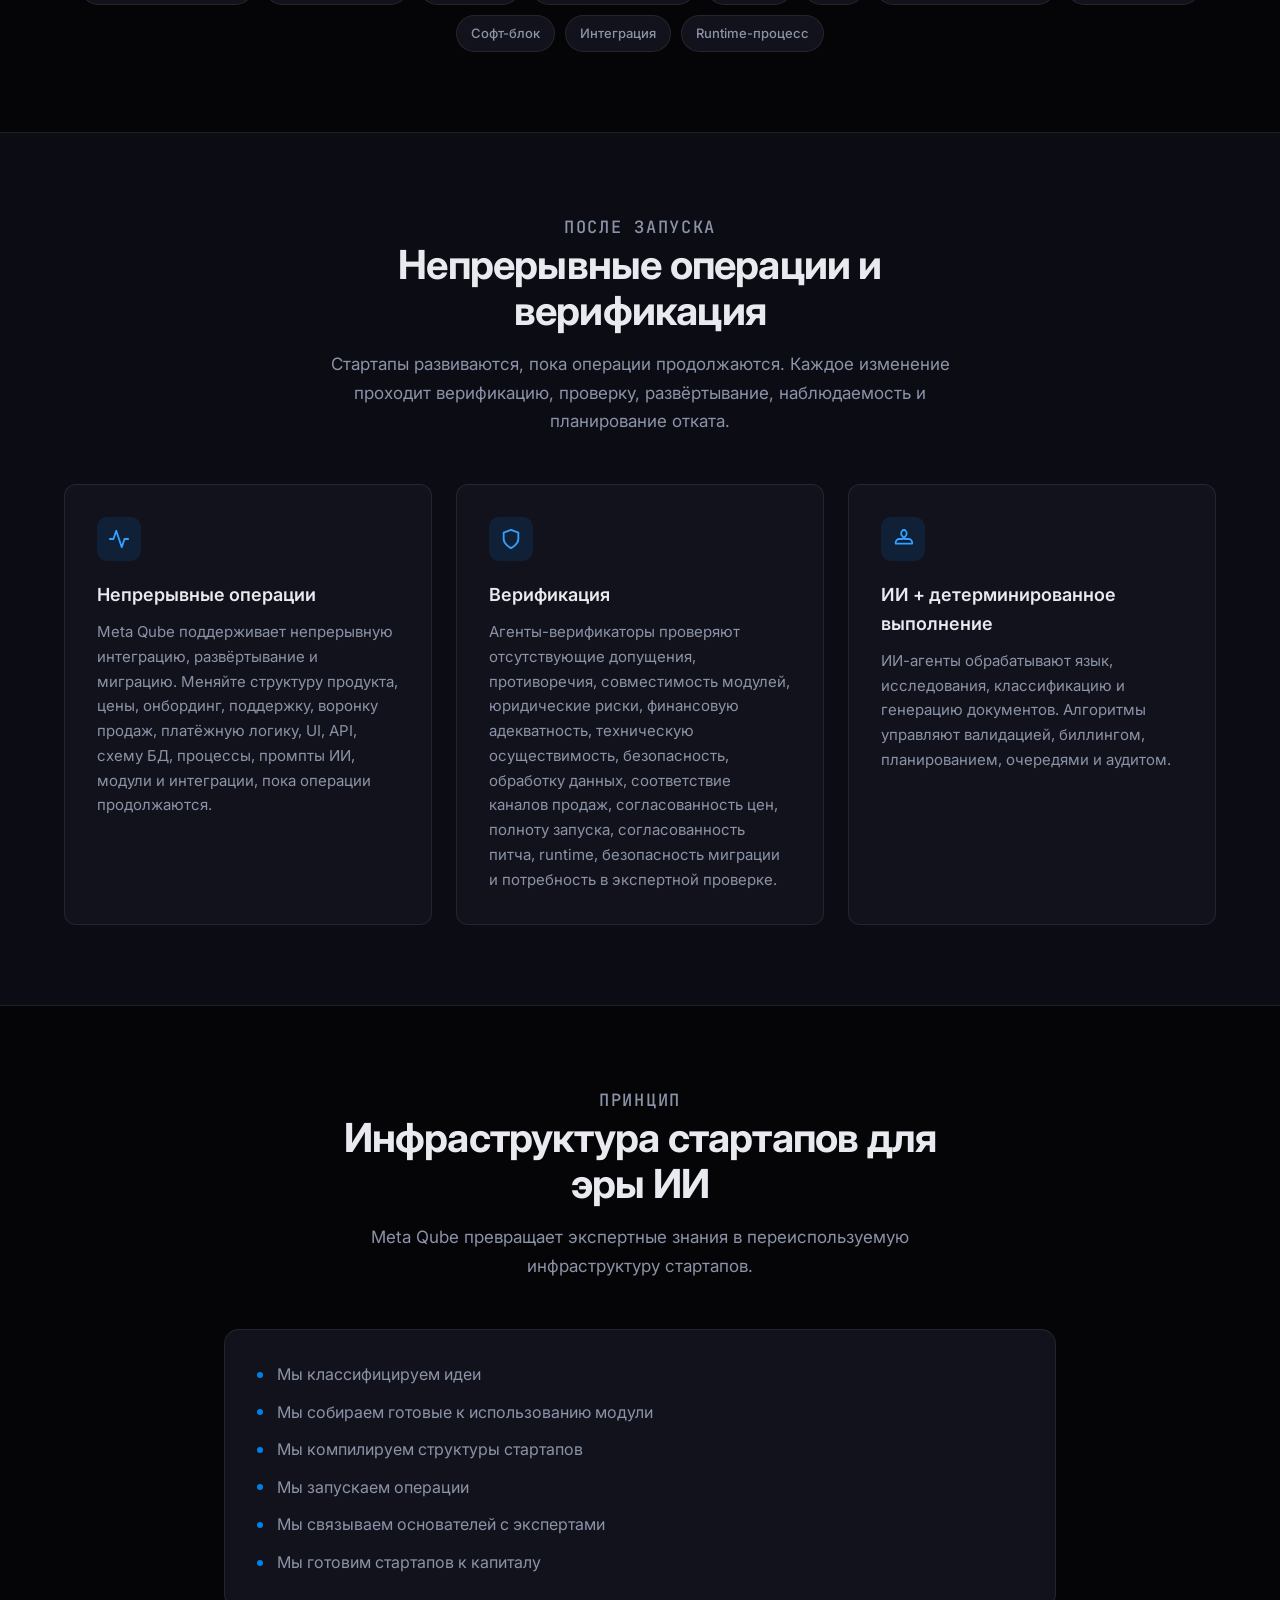
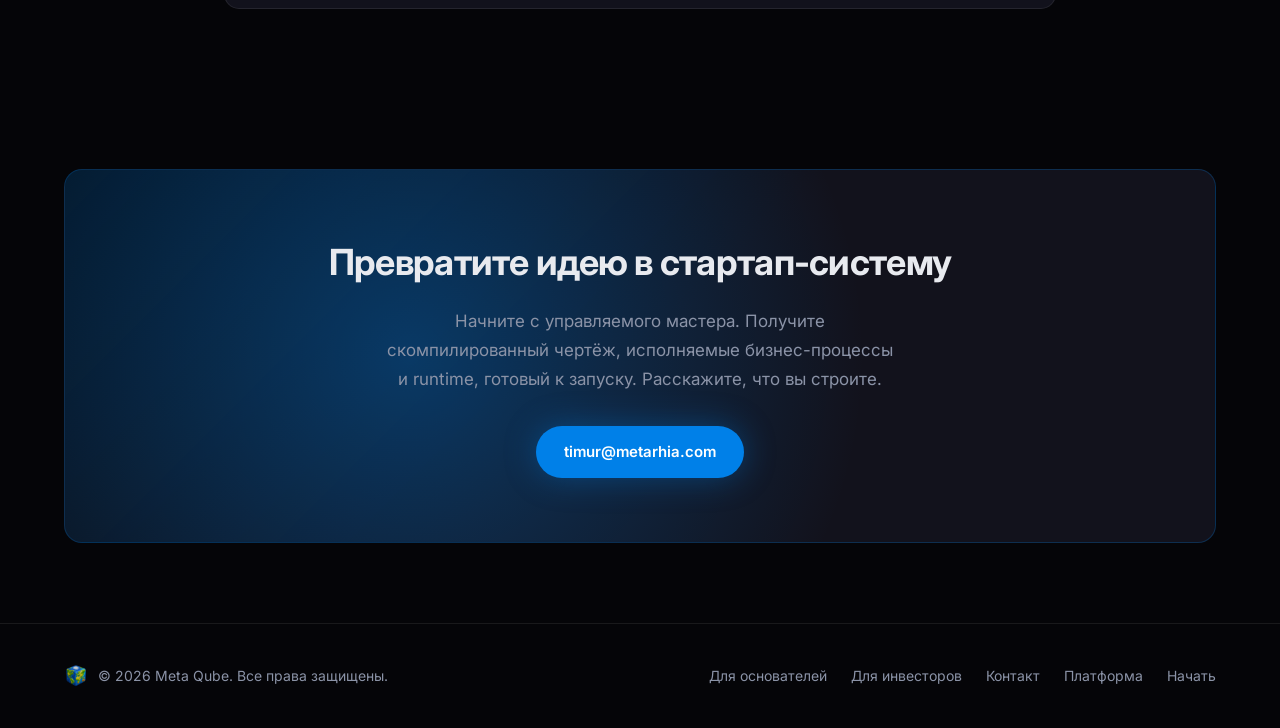
==== commit 470fe35c: "Add links and emails" ====
--- a/ru/index.html
+++ b/ru/index.html
@@ -476,7 +476,7 @@
             исполняемые бизнес-процессы и runtime, готовый к запуску. Расскажите,
             что вы строите.
           </p>
-          <a href="mailto:hello@meta-qube.com" class="btn btn-primary">hello@meta-qube.com</a>
+          <a href="mailto:timur@metarhia.com" class="btn btn-primary">timur@metarhia.com</a>
         </div>
       </div>
     </section>
@@ -489,7 +489,9 @@
         <span>&copy; 2026 Meta Qube. Все права защищены.</span>
       </div>
       <div class="footer-links">
-        <a href="mailto:hello@meta-qube.com">Контакт</a>
+        <a href="https://founders.meta-qube.com/ru/">Для основателей</a>
+        <a href="https://capital.meta-qube.com/ru/">Для инвесторов</a>
+        <a href="mailto:timur@metarhia.com">Контакт</a>
         <a href="#platform">Платформа</a>
         <a href="#start">Начать</a>
       </div>
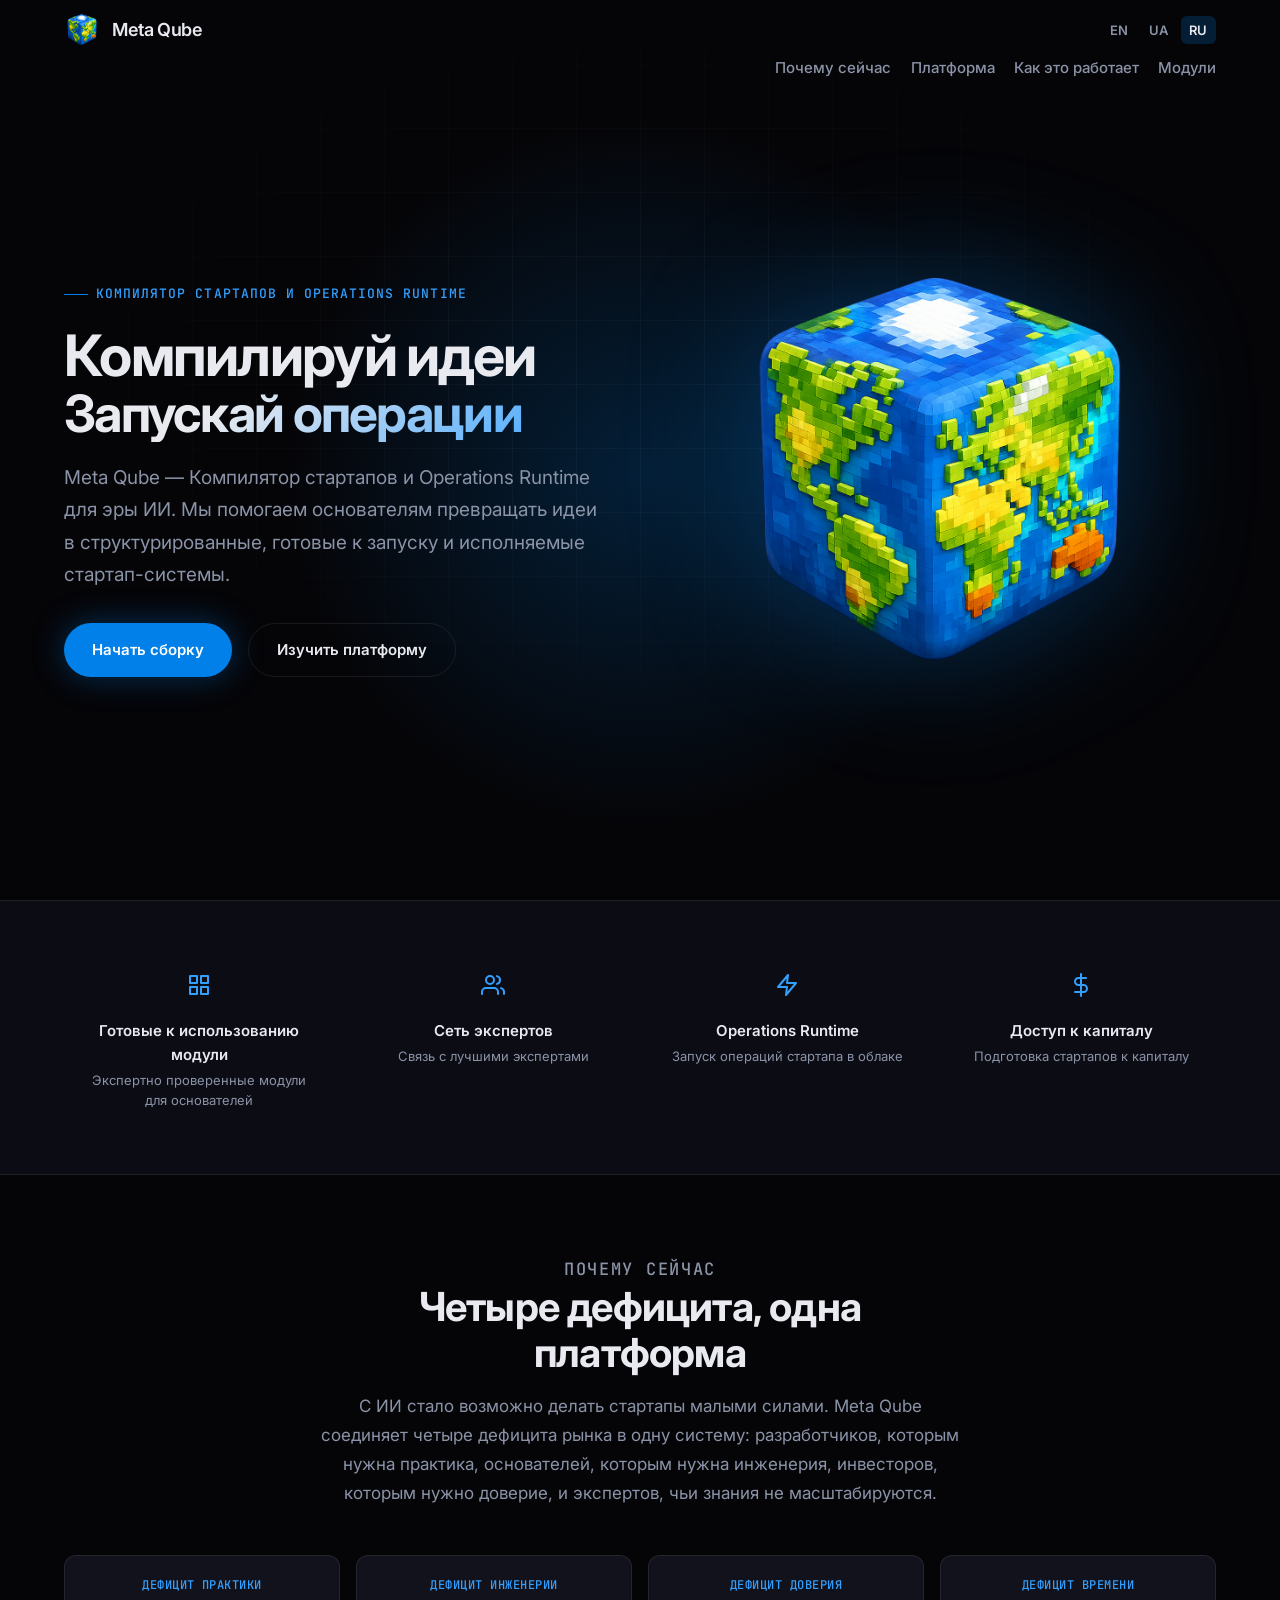
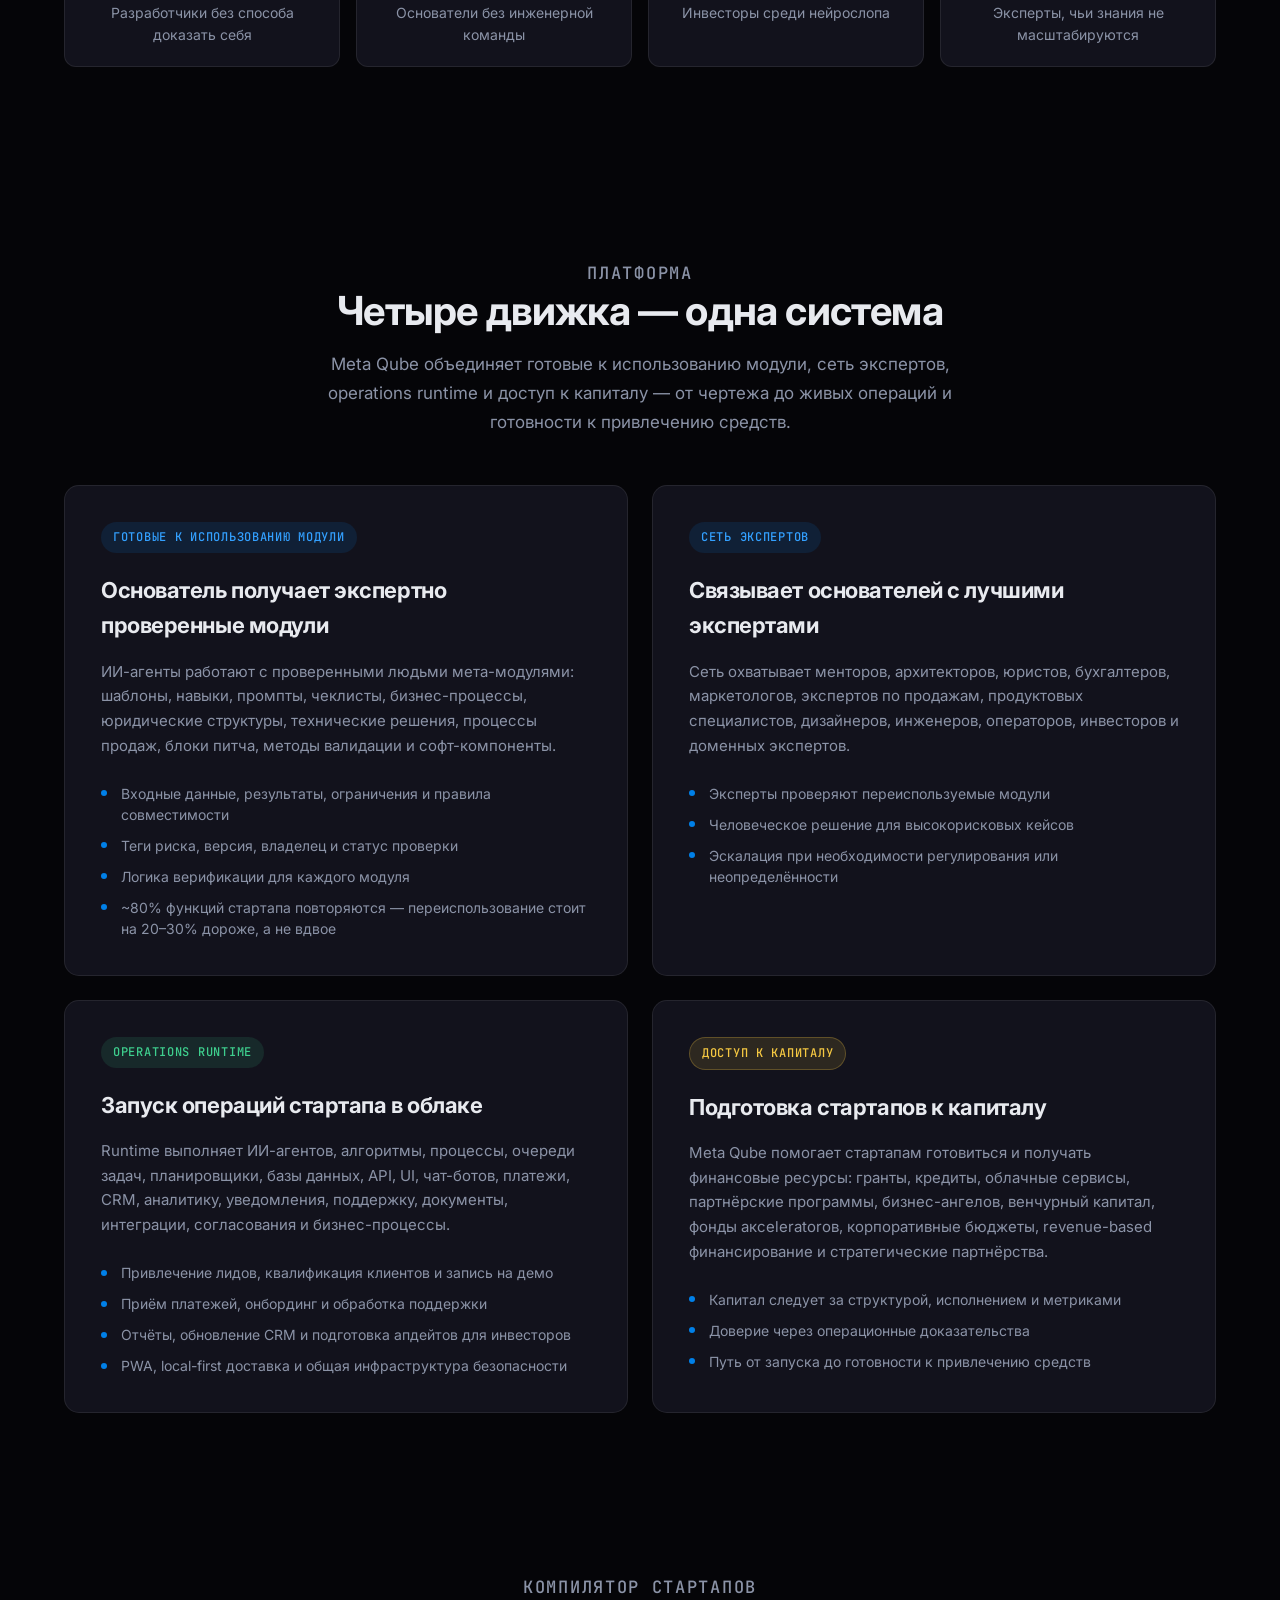
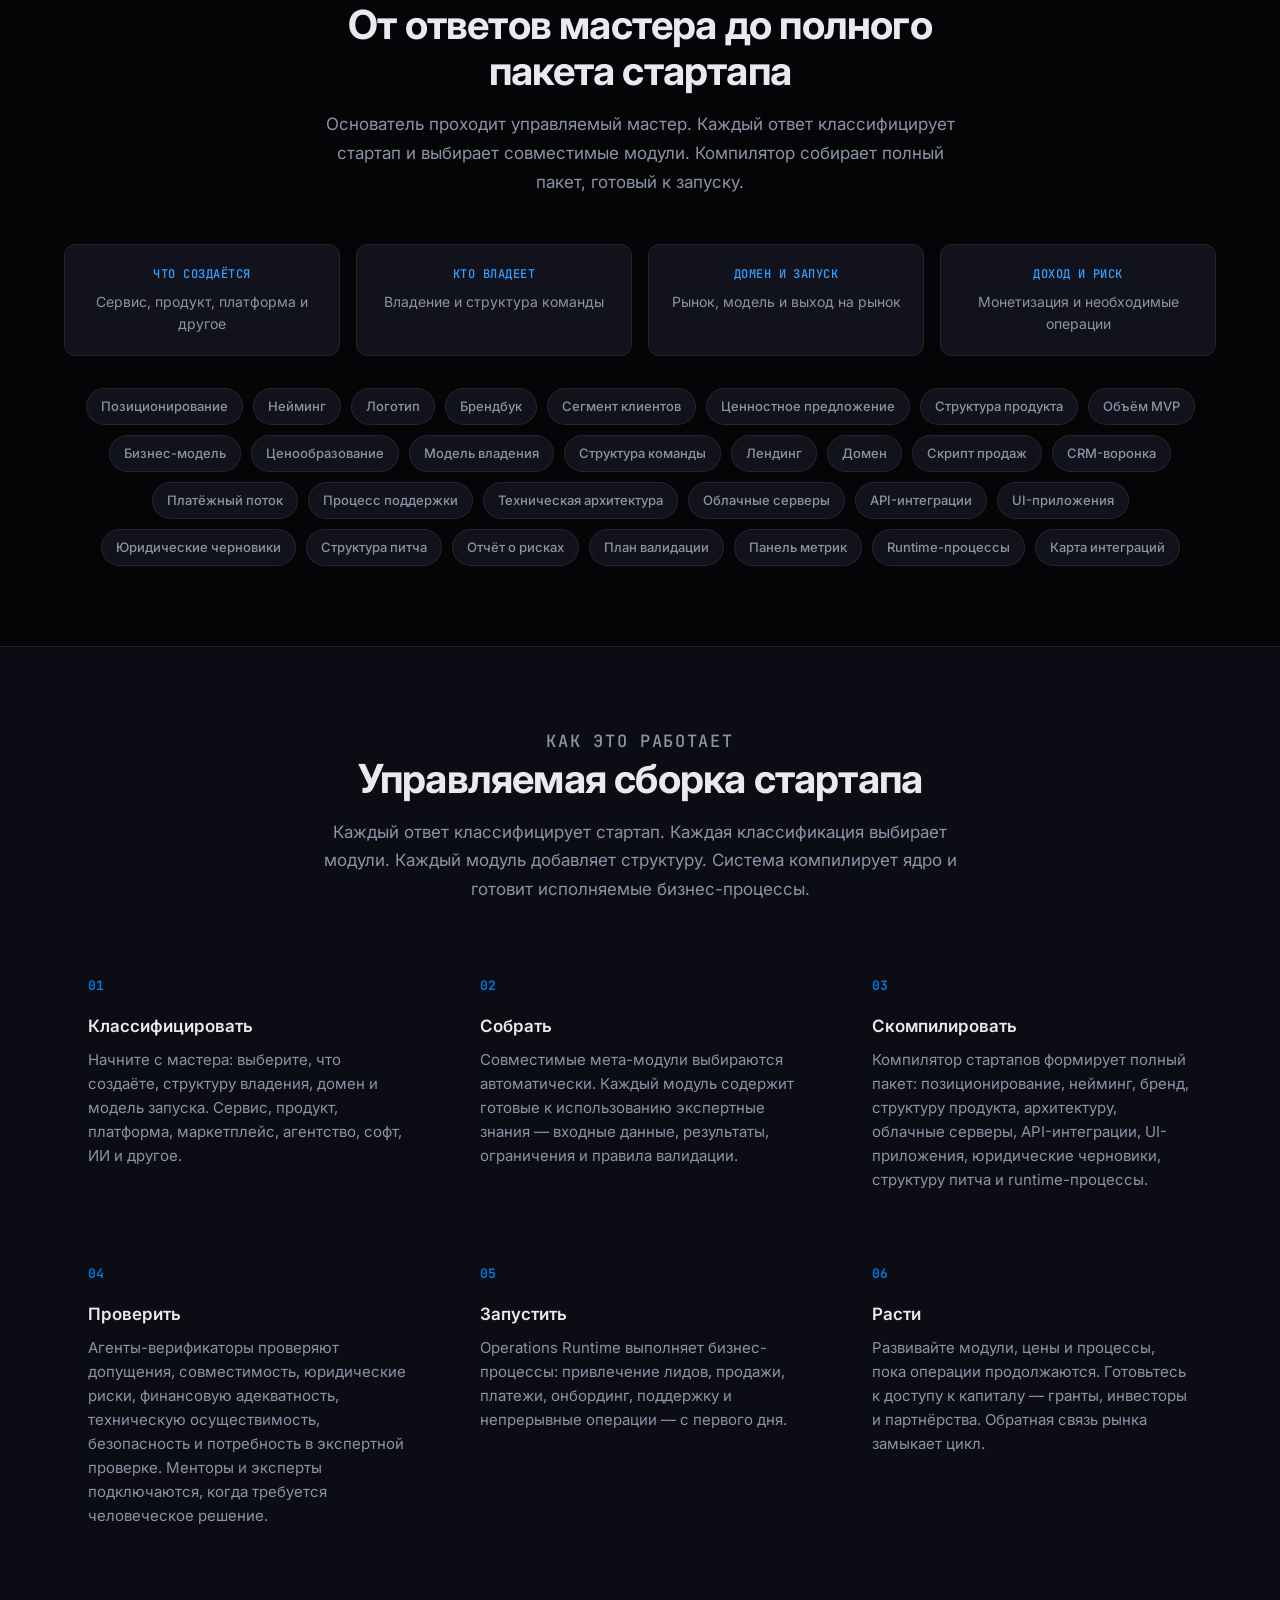
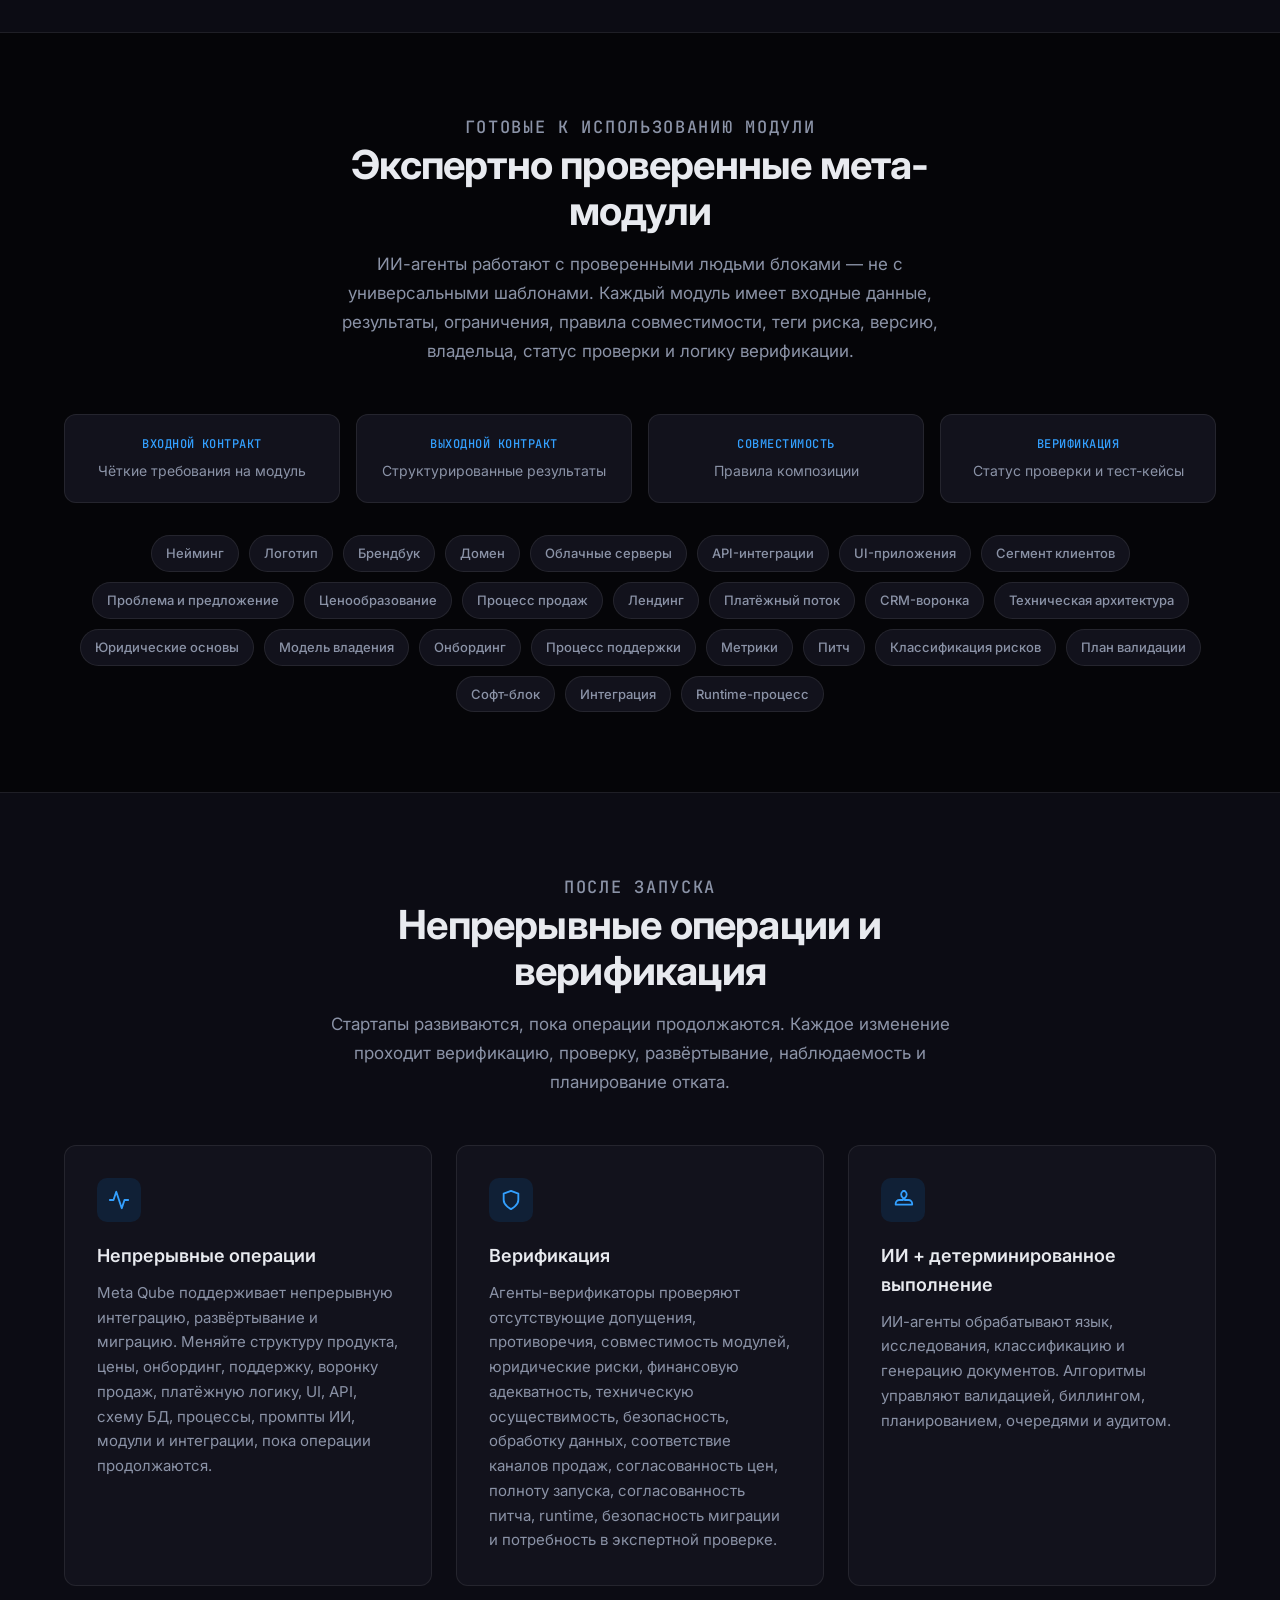
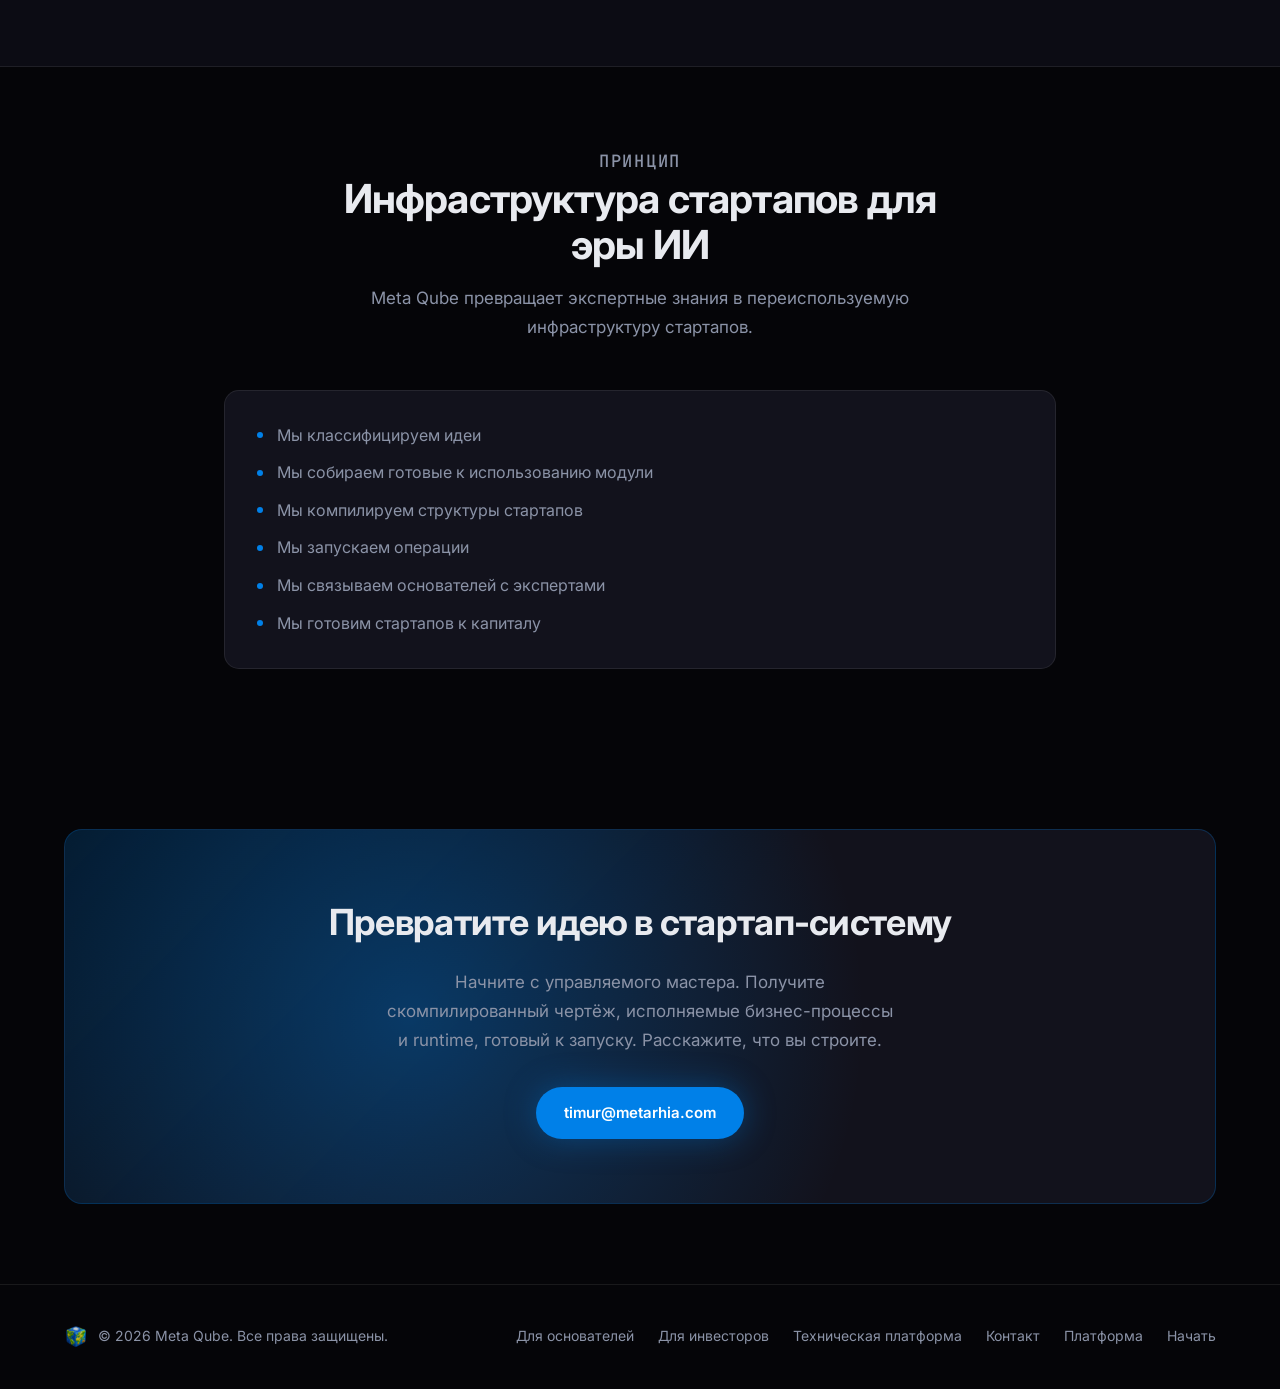
==== commit bc08fd31: "Fix menu and slogan" ====
--- a/ru/index.html
+++ b/ru/index.html
@@ -26,6 +26,7 @@
 <body>
   <header class="site-header" id="header">
     <div class="container header-inner">
+      <div class="header-top">
       <a href="/ru/" class="logo">
         <img src="/images/metaqube.png" alt="" width="36" height="36">
         Meta Qube
@@ -42,11 +43,12 @@
           <line x1="4" y1="17" x2="20" y2="17"/>
         </svg>
       </button>
+      </div>
       <nav class="nav" id="nav">
+        <a href="#deficits">Почему сейчас</a>
         <a href="#platform">Платформа</a>
         <a href="#process">Как это работает</a>
         <a href="#modules">Модули</a>
-        <a href="#start" class="nav-cta">Начать</a>
       </nav>
     </div>
   </header>
@@ -60,7 +62,7 @@
       <div class="container hero-inner">
         <div class="hero-content">
           <p class="eyebrow">Компилятор стартапов и Operations Runtime</p>
-          <h1>Компилируй идеи.<br><span>Запускай операции.</span></h1>
+          <h1><span class="hero-line">Компилируй идеи</span><span class="hero-line hero-line-accent">Запускай операции</span></h1>
           <p class="hero-lead">
             Meta Qube — Компилятор стартапов и Operations Runtime для эры ИИ.
             Мы помогаем основателям превращать идеи в структурированные,
@@ -131,6 +133,40 @@
       </div>
     </section>
 
+    <section id="deficits">
+      <div class="container">
+        <header class="section-header centered">
+          <p class="section-tag">Почему сейчас</p>
+          <h2>Четыре дефицита, одна платформа</h2>
+          <p>
+            С ИИ стало возможно делать стартапы малыми силами. Meta Qube
+            соединяет четыре дефицита рынка в одну систему: разработчиков,
+            которым нужна практика, основателей, которым нужна инженерия,
+            инвесторов, которым нужно доверие, и экспертов, чьи знания не
+            масштабируются.
+          </p>
+        </header>
+        <div class="module-contract">
+          <div class="contract-item">
+            <span class="contract-key">Дефицит практики</span>
+            <span class="contract-val">Разработчики без способа доказать себя</span>
+          </div>
+          <div class="contract-item">
+            <span class="contract-key">Дефицит инженерии</span>
+            <span class="contract-val">Основатели без инженерной команды</span>
+          </div>
+          <div class="contract-item">
+            <span class="contract-key">Дефицит доверия</span>
+            <span class="contract-val">Инвесторы среди нейрослопа</span>
+          </div>
+          <div class="contract-item">
+            <span class="contract-key">Дефицит времени</span>
+            <span class="contract-val">Эксперты, чьи знания не масштабируются</span>
+          </div>
+        </div>
+      </div>
+    </section>
+
     <section id="platform">
       <div class="container">
         <header class="section-header centered">
@@ -155,6 +191,7 @@
               <li>Входные данные, результаты, ограничения и правила совместимости</li>
               <li>Теги риска, версия, владелец и статус проверки</li>
               <li>Логика верификации для каждого модуля</li>
+              <li>~80% функций стартапа повторяются — переиспользование стоит на 20–30% дороже, а не вдвое</li>
             </ul>
           </article>
           <article class="platform-card">
@@ -183,6 +220,7 @@
               <li>Привлечение лидов, квалификация клиентов и запись на демо</li>
               <li>Приём платежей, онбординг и обработка поддержки</li>
               <li>Отчёты, обновление CRM и подготовка апдейтов для инвесторов</li>
+              <li>PWA, local-first доставка и общая инфраструктура безопасности</li>
             </ul>
           </article>
           <article class="platform-card">
@@ -491,6 +529,7 @@
       <div class="footer-links">
         <a href="https://founders.meta-qube.com/ru/">Для основателей</a>
         <a href="https://capital.meta-qube.com/ru/">Для инвесторов</a>
+        <a href="https://platform.meta-qube.com/ru/">Техническая платформа</a>
         <a href="mailto:timur@metarhia.com">Контакт</a>
         <a href="#platform">Платформа</a>
         <a href="#start">Начать</a>
--- a/styles.css
+++ b/styles.css
@@ -64,6 +64,7 @@
   z-index: 100;
   border-bottom: 1px solid transparent;
   transition: background 0.3s, border-color 0.3s, backdrop-filter 0.3s;
+  overflow-x: clip;
 }
 
 .site-header.scrolled {
@@ -73,10 +74,22 @@
 }
 
 .header-inner {
-  display: flex;
-  align-items: center;
-  justify-content: space-between;
-  padding-block: 1rem;
+  container-type: inline-size;
+  container-name: site-header;
+  position: relative;
+  display: flex;
+  flex-direction: column;
+  align-items: stretch;
+  gap: 0.5rem;
+  padding-block: 0.75rem 0.875rem;
+  min-width: 0;
+}
+
+.header-top {
+  display: flex;
+  align-items: center;
+  gap: 0.75rem;
+  min-width: 0;
 }
 
 .logo {
@@ -87,6 +100,7 @@
   font-weight: 600;
   font-size: 1.125rem;
   letter-spacing: -0.02em;
+  flex-shrink: 0;
 }
 
 .logo img {
@@ -97,13 +111,16 @@
 .nav {
   display: flex;
   align-items: center;
-  gap: 2rem;
+  justify-content: flex-end;
+  gap: clamp(0.625rem, 1.5vw, 1.5rem);
+  min-width: 0;
 }
 
 .nav a {
   color: var(--text-muted);
-  font-size: 0.9375rem;
+  font-size: clamp(0.8125rem, 0.78rem + 0.2vw, 0.9375rem);
   font-weight: 500;
+  white-space: nowrap;
 }
 
 .nav a:hover {
@@ -113,9 +130,10 @@
 .nav-cta {
   color: var(--text) !important;
   background: var(--accent);
-  padding: 0.5rem 1.125rem;
+  padding: 0.5rem 1rem;
   border-radius: 999px;
   font-weight: 600;
+  flex-shrink: 0;
 }
 
 .nav-cta:hover {
@@ -128,7 +146,7 @@
   align-items: center;
   gap: 0.25rem;
   margin-left: auto;
-  margin-right: 1rem;
+  flex-shrink: 0;
 }
 
 .lang-link {
@@ -153,11 +171,52 @@
 
 .menu-toggle {
   display: none;
+  flex-shrink: 0;
   background: none;
   border: none;
   color: var(--text);
   cursor: pointer;
   padding: 0.25rem;
+  margin-left: 0.25rem;
+}
+
+@container site-header (max-width: 56rem) {
+  .menu-toggle {
+    display: block;
+  }
+
+  .nav {
+    display: none;
+    position: absolute;
+    top: 100%;
+    left: 0;
+    right: 0;
+    flex-direction: column;
+    align-items: stretch;
+    gap: 0;
+    flex-shrink: 0;
+    background: rgba(5, 5, 8, 0.95);
+    backdrop-filter: blur(12px);
+    border-bottom: 1px solid var(--border);
+    padding: 1rem;
+    z-index: 10;
+  }
+
+  .nav.open {
+    display: flex;
+  }
+
+  .nav a {
+    padding: 0.75rem 1rem;
+    width: 100%;
+    font-size: 0.9375rem;
+    white-space: normal;
+  }
+
+  .nav-cta {
+    text-align: center;
+    margin-top: 0.5rem;
+  }
 }
 
 /* Hero */
@@ -208,6 +267,7 @@
 
 .hero-content {
   max-width: 34rem;
+  container-type: inline-size;
 }
 
 .eyebrow {
@@ -231,14 +291,20 @@
 }
 
 .hero h1 {
-  font-size: clamp(2.5rem, 5vw, 3.75rem);
+  font-size: clamp(1.125rem, 10.5cqw, 3.75rem);
   font-weight: 700;
   line-height: 1.08;
   letter-spacing: -0.03em;
   margin: 0 0 1.25rem;
 }
 
-.hero h1 span {
+.hero h1 .hero-line {
+  display: block;
+  white-space: nowrap;
+}
+
+.hero h1 .hero-line-accent {
+  font-size: 0.9em;
   background: linear-gradient(135deg, var(--text) 30%, var(--accent-bright));
   -webkit-background-clip: text;
   background-clip: text;
@@ -840,42 +906,6 @@
 }
 
 @media (max-width: 640px) {
-  .lang-switch {
-    margin-right: 0.5rem;
-  }
-
-  .menu-toggle {
-    display: block;
-  }
-
-  .nav {
-    display: none;
-    position: absolute;
-    top: 100%;
-    left: 0;
-    right: 0;
-    flex-direction: column;
-    gap: 0;
-    background: rgba(5, 5, 8, 0.95);
-    backdrop-filter: blur(12px);
-    border-bottom: 1px solid var(--border);
-    padding: 1rem;
-  }
-
-  .nav.open {
-    display: flex;
-  }
-
-  .nav a {
-    padding: 0.75rem 1rem;
-    width: 100%;
-  }
-
-  .nav-cta {
-    text-align: center;
-    margin-top: 0.5rem;
-  }
-
   .pillars-grid {
     grid-template-columns: 1fr 1fr;
     gap: 1rem;
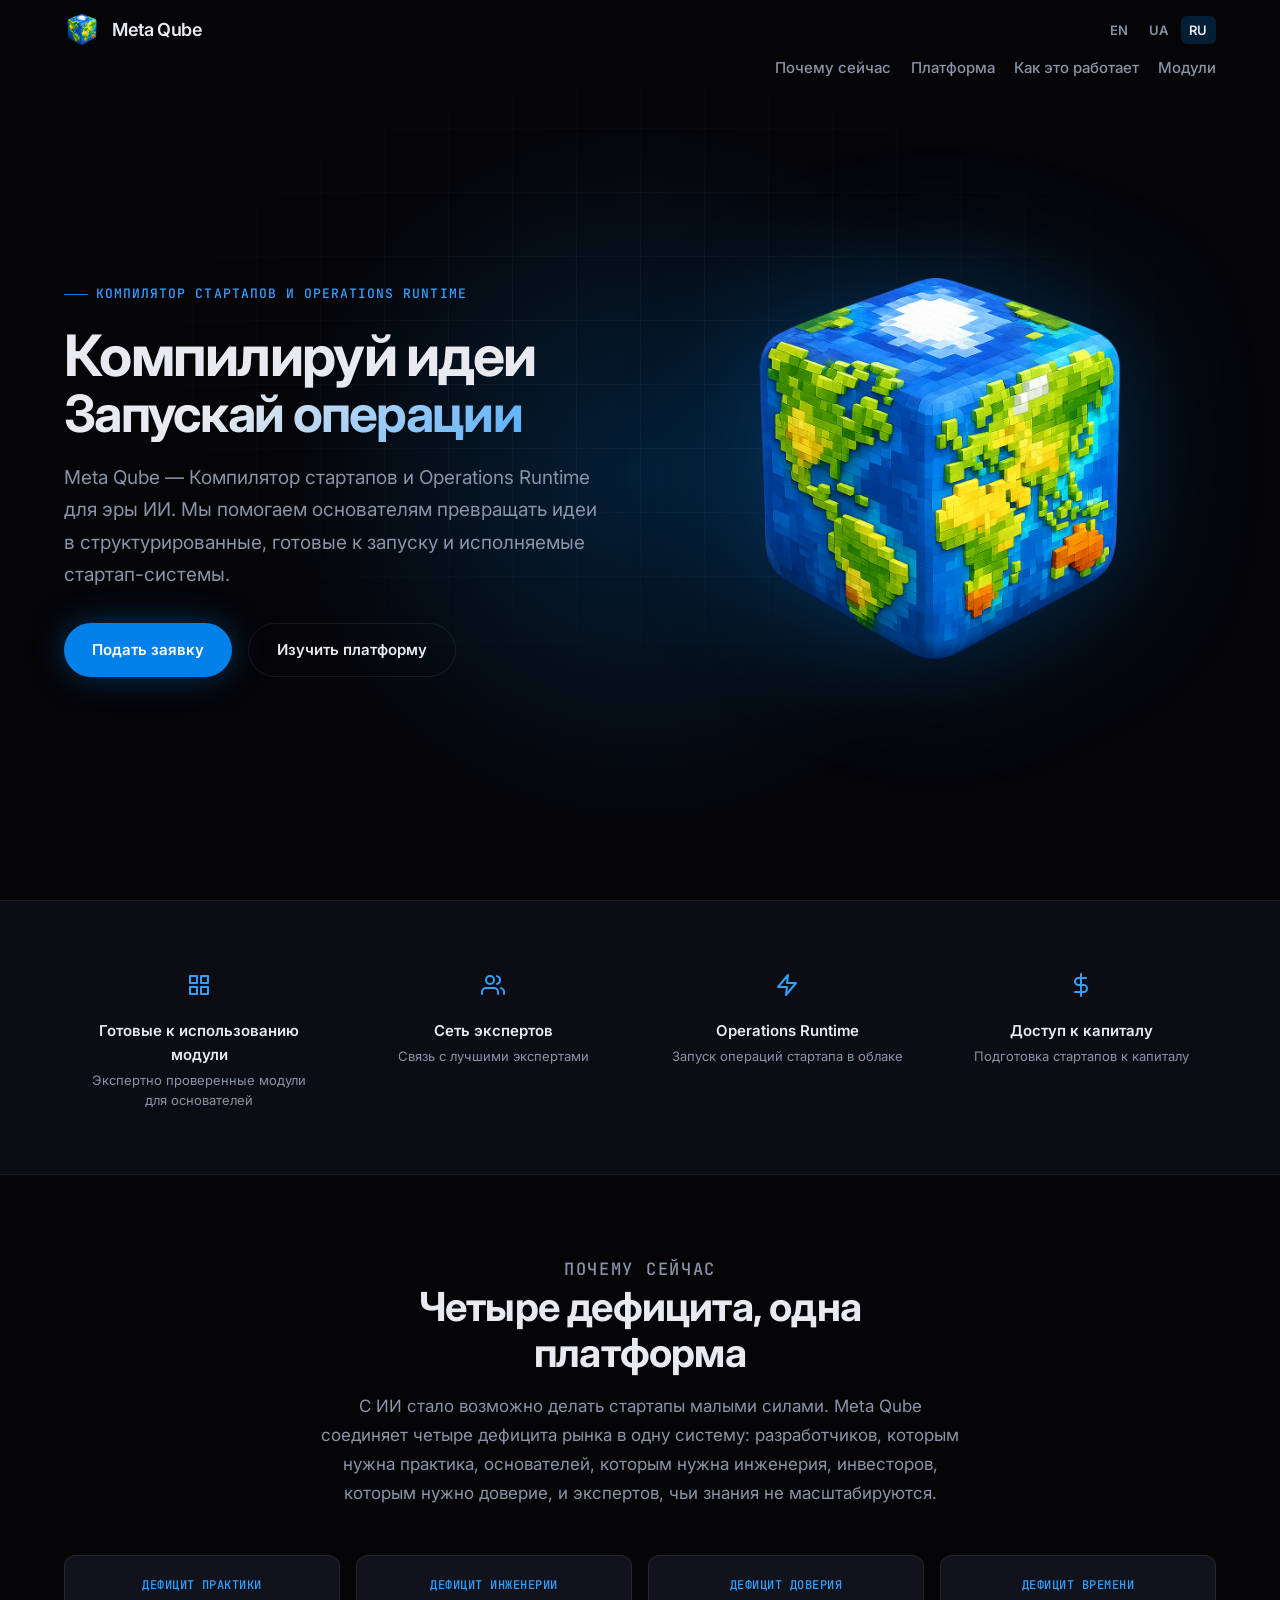
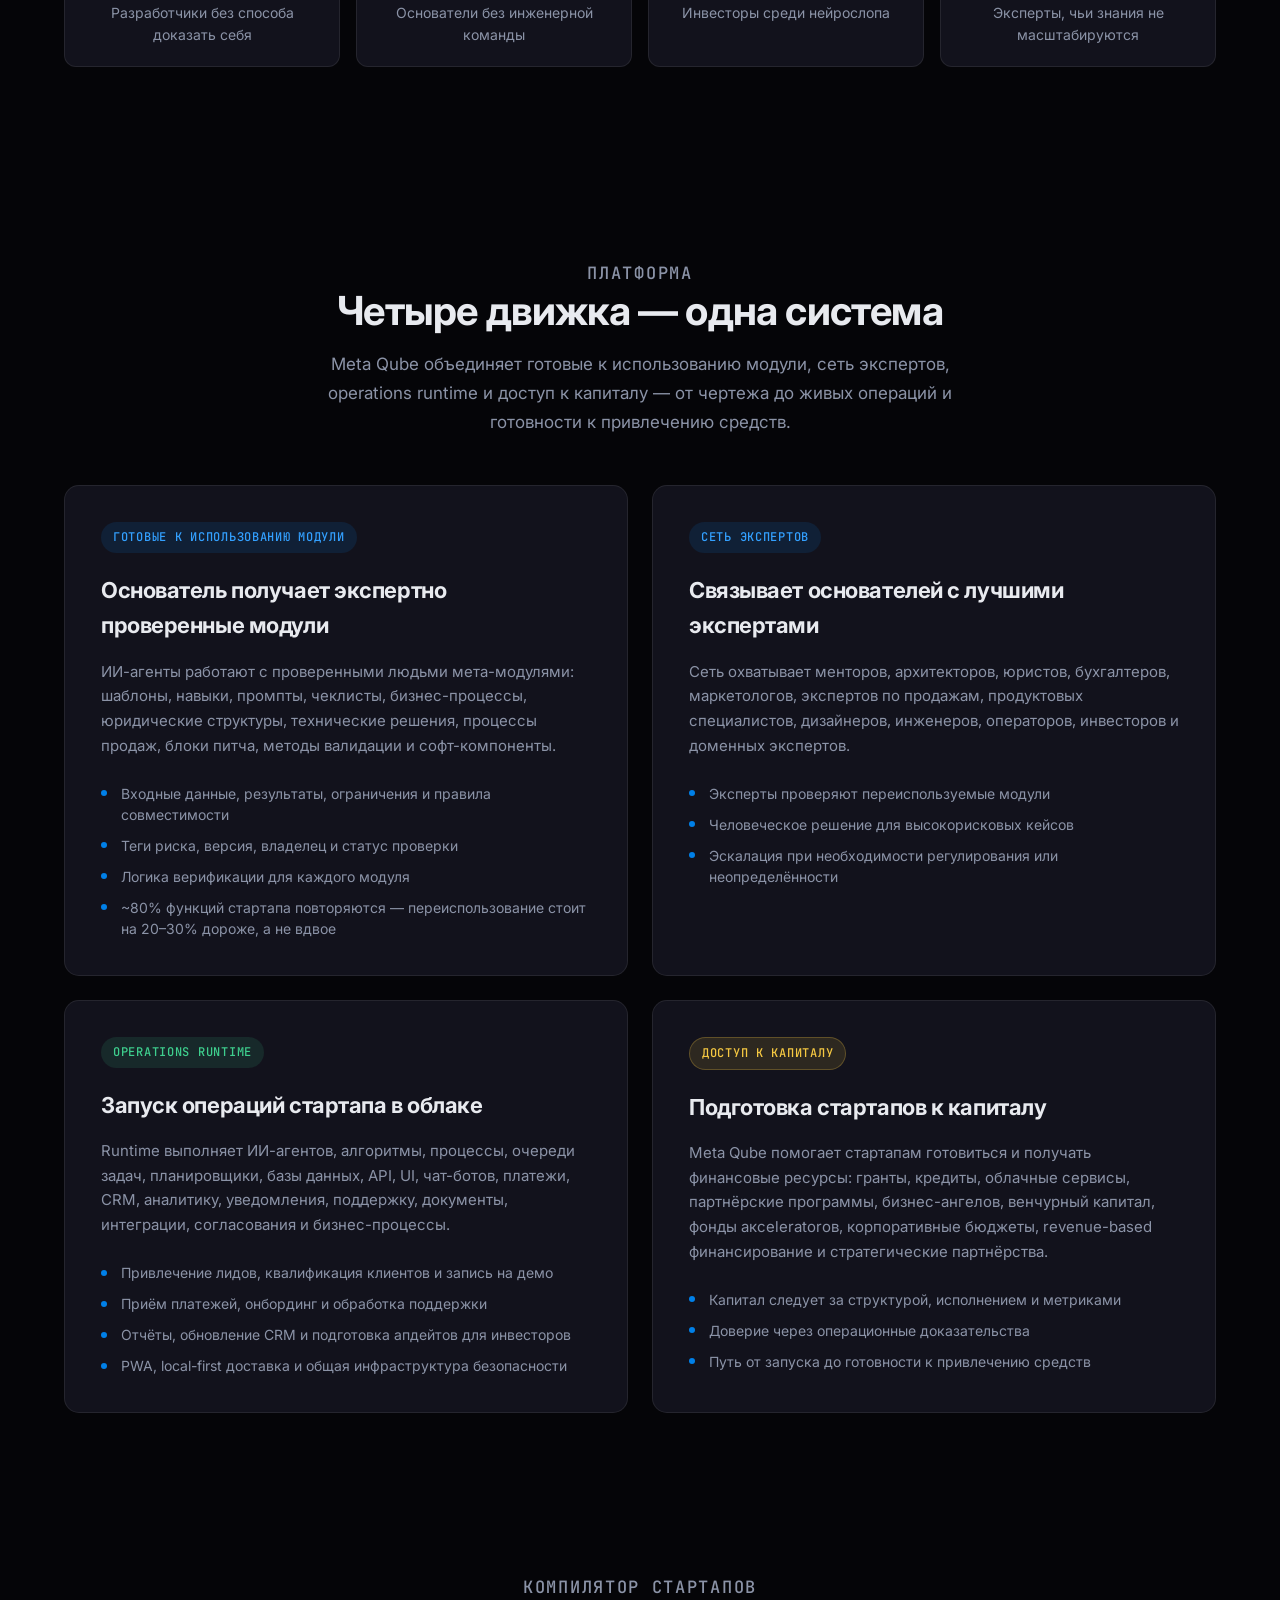
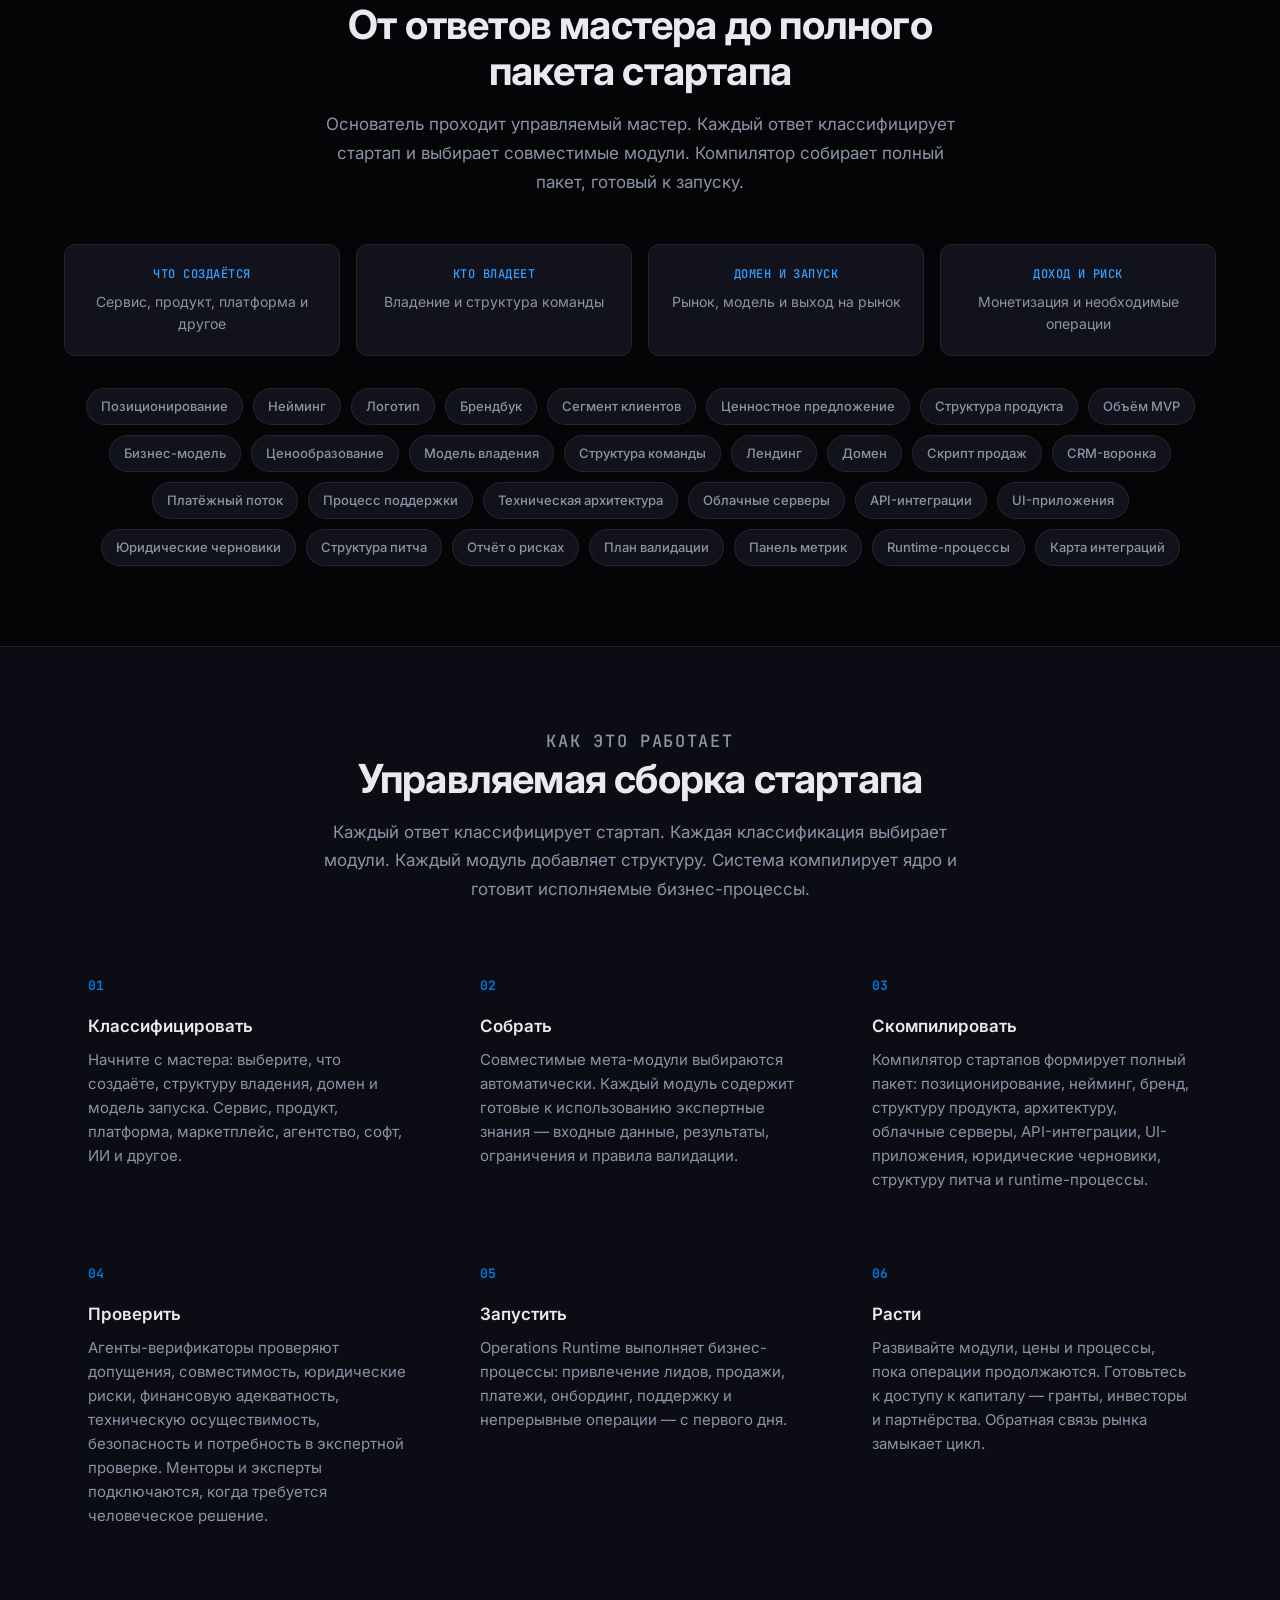
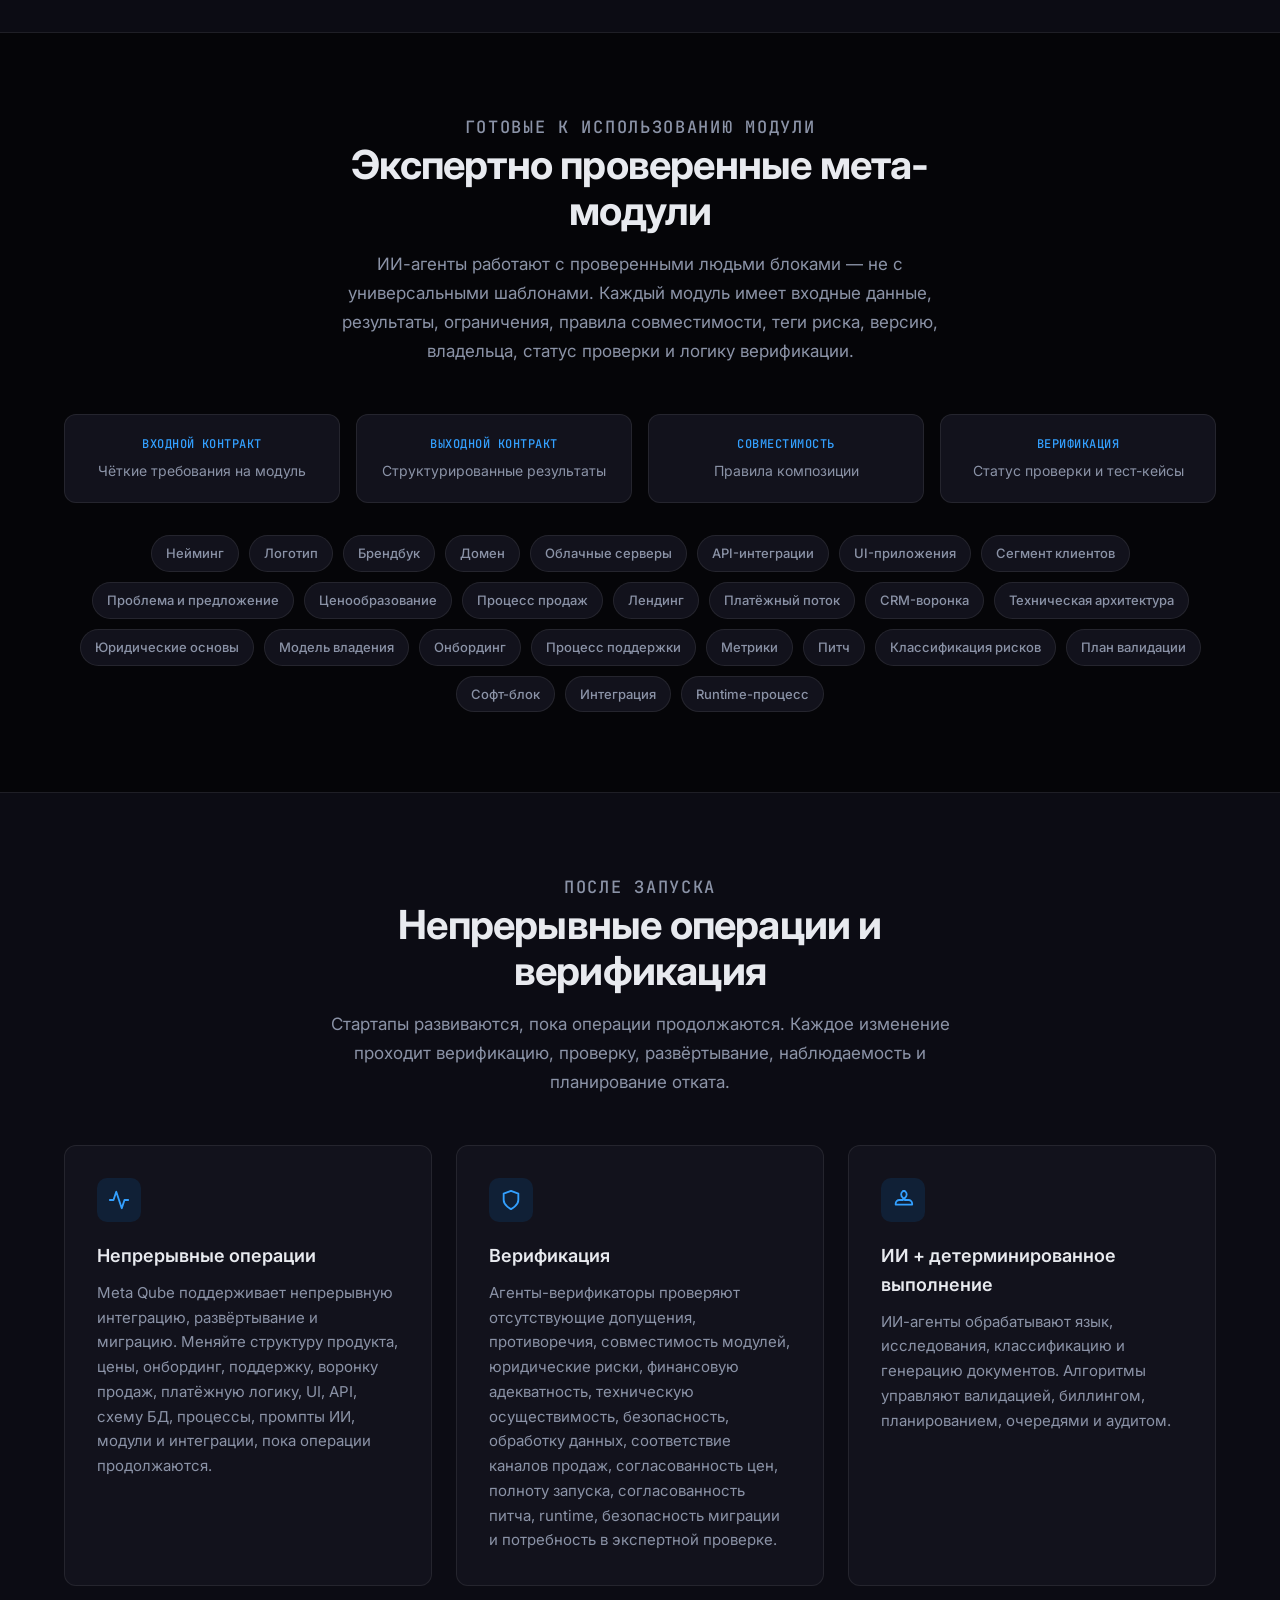
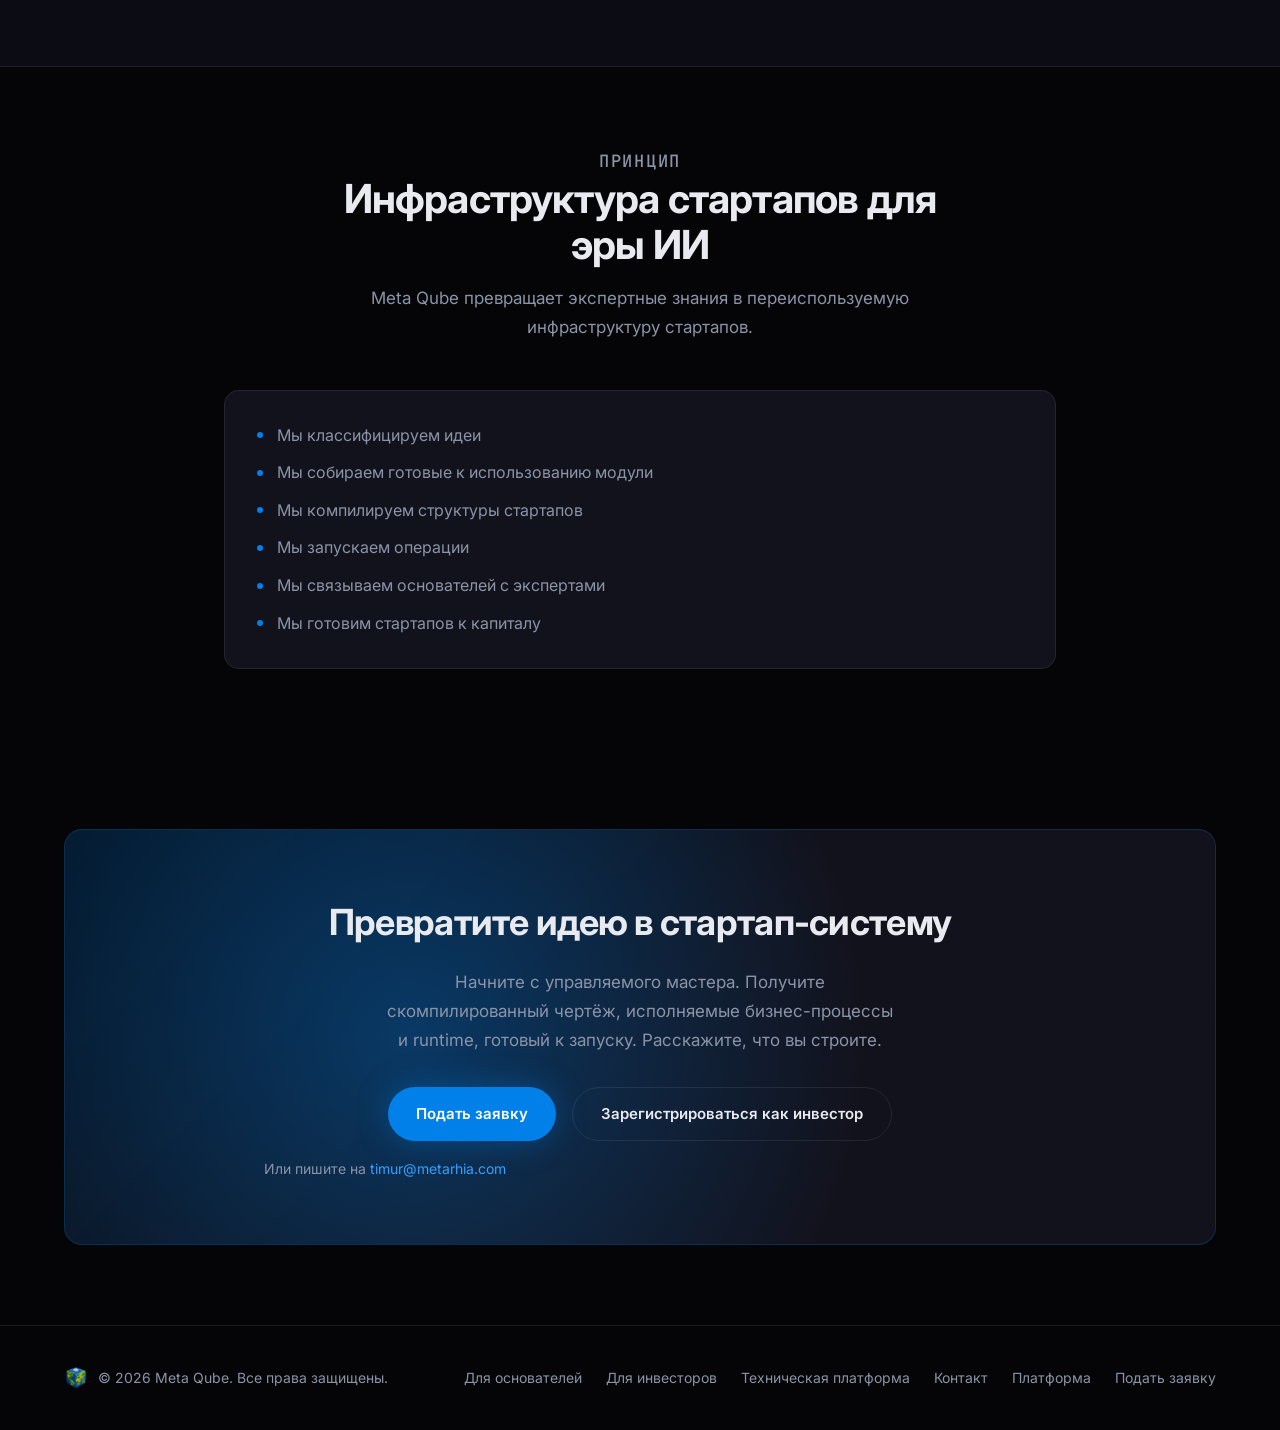
==== commit 490d47de: "Add links to registration forms" ====
--- a/ru/index.html
+++ b/ru/index.html
@@ -69,7 +69,7 @@
             готовые к запуску и исполняемые стартап-системы.
           </p>
           <div class="hero-actions">
-            <a href="#start" class="btn btn-primary">Начать сборку</a>
+            <a href="https://founders.meta-qube.com/ru/apply/" class="btn btn-primary">Подать заявку</a>
             <a href="#platform" class="btn btn-secondary">Изучить платформу</a>
           </div>
         </div>
@@ -514,7 +514,11 @@
             исполняемые бизнес-процессы и runtime, готовый к запуску. Расскажите,
             что вы строите.
           </p>
-          <a href="mailto:timur@metarhia.com" class="btn btn-primary">timur@metarhia.com</a>
+          <div style="display:flex;flex-wrap:wrap;gap:1rem;justify-content:center">
+            <a href="https://founders.meta-qube.com/ru/apply/" class="btn btn-primary">Подать заявку</a>
+            <a href="https://capital.meta-qube.com/ru/connect/" class="btn btn-secondary">Зарегистрироваться как инвестор</a>
+          </div>
+          <p style="margin:1rem 0 0;font-size:0.875rem;color:var(--text-muted)">Или пишите на <a href="mailto:timur@metarhia.com">timur@metarhia.com</a></p>
         </div>
       </div>
     </section>
@@ -532,7 +536,7 @@
         <a href="https://platform.meta-qube.com/ru/">Техническая платформа</a>
         <a href="mailto:timur@metarhia.com">Контакт</a>
         <a href="#platform">Платформа</a>
-        <a href="#start">Начать</a>
+        <a href="https://founders.meta-qube.com/ru/apply/">Подать заявку</a>
       </div>
     </div>
   </footer>
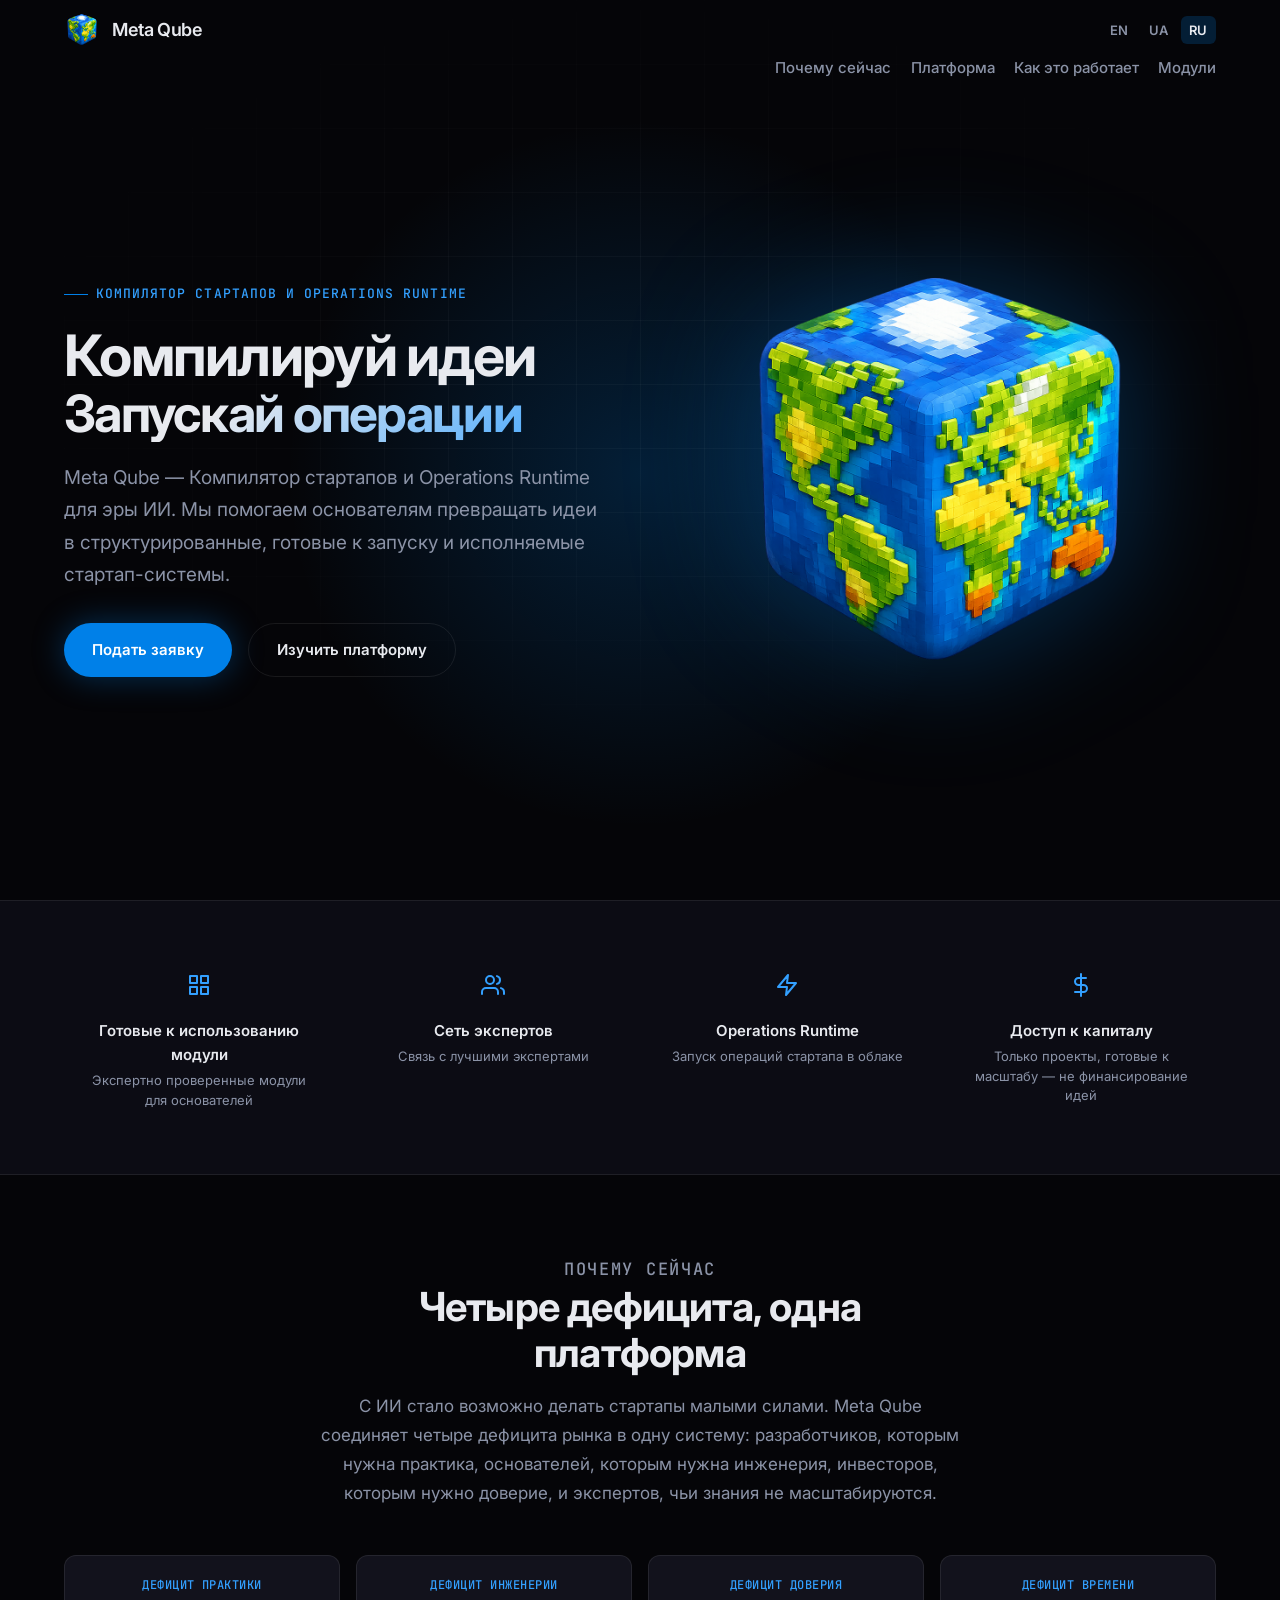
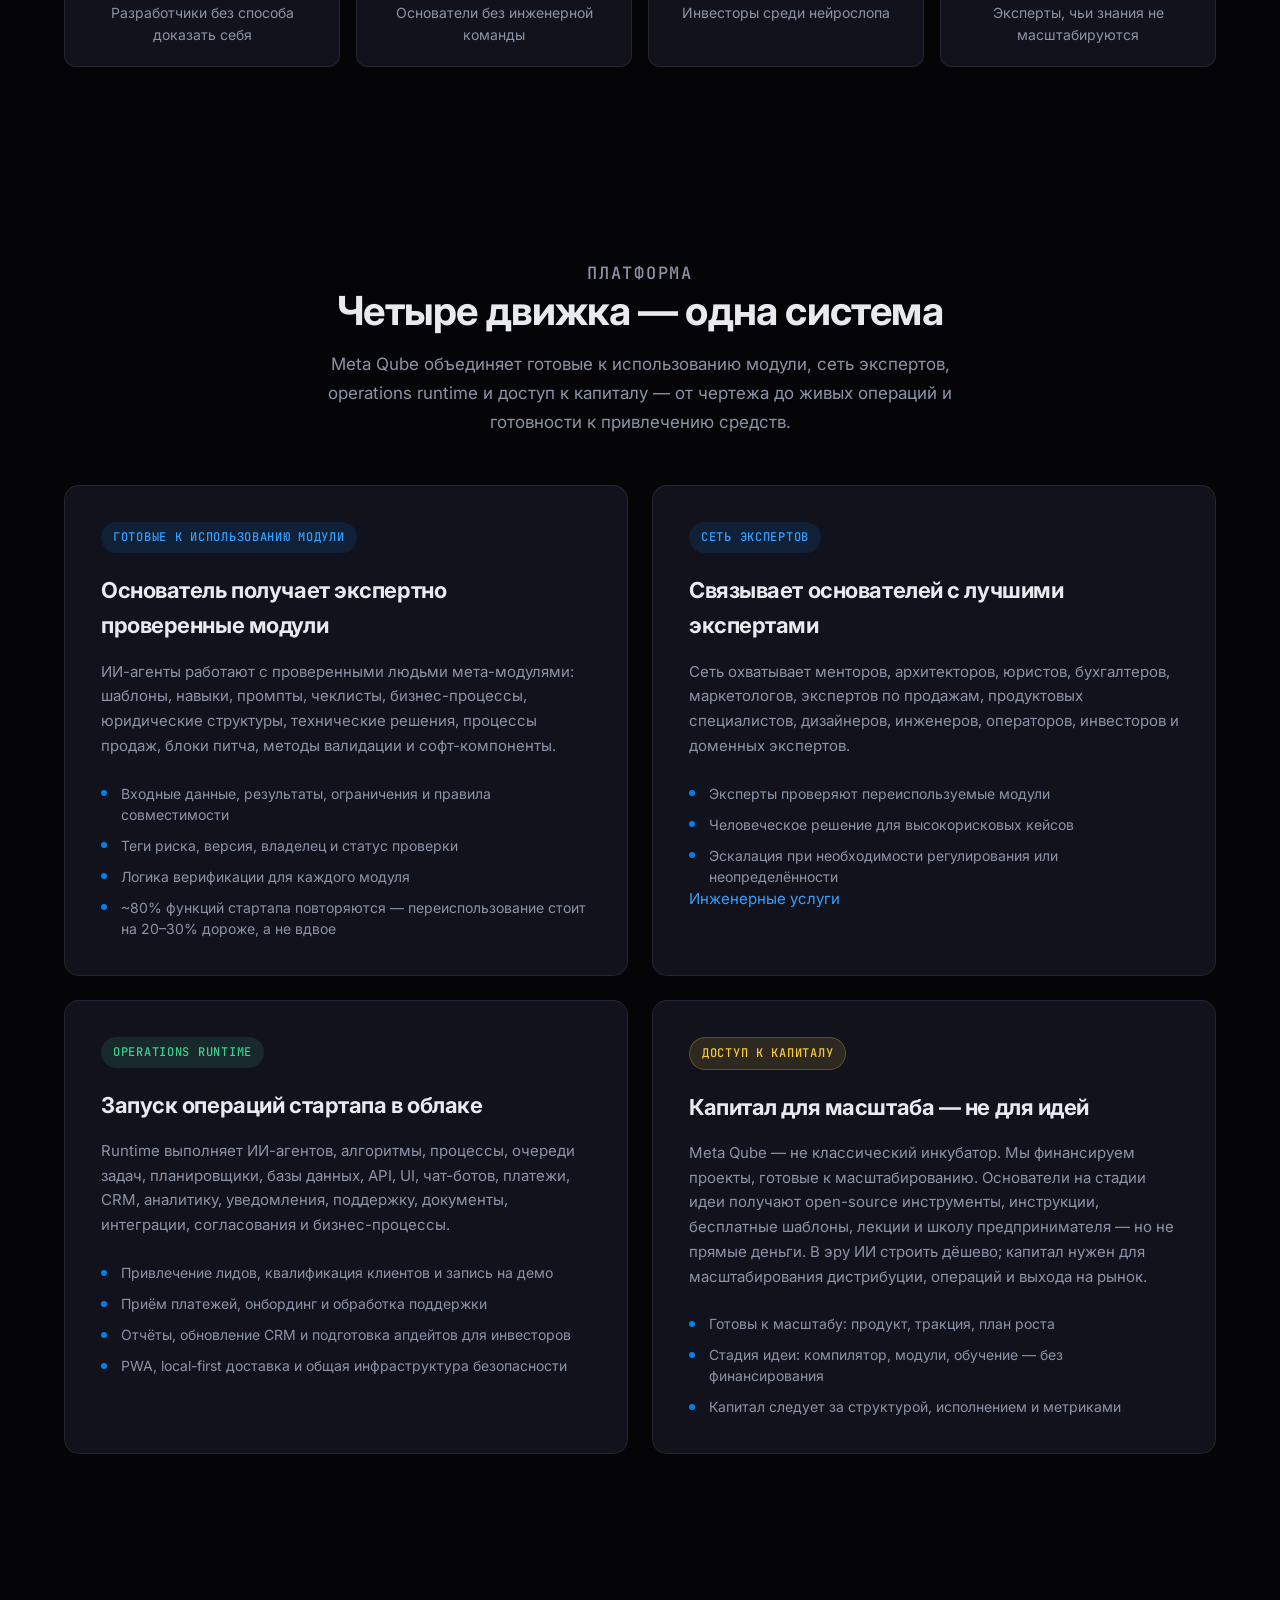
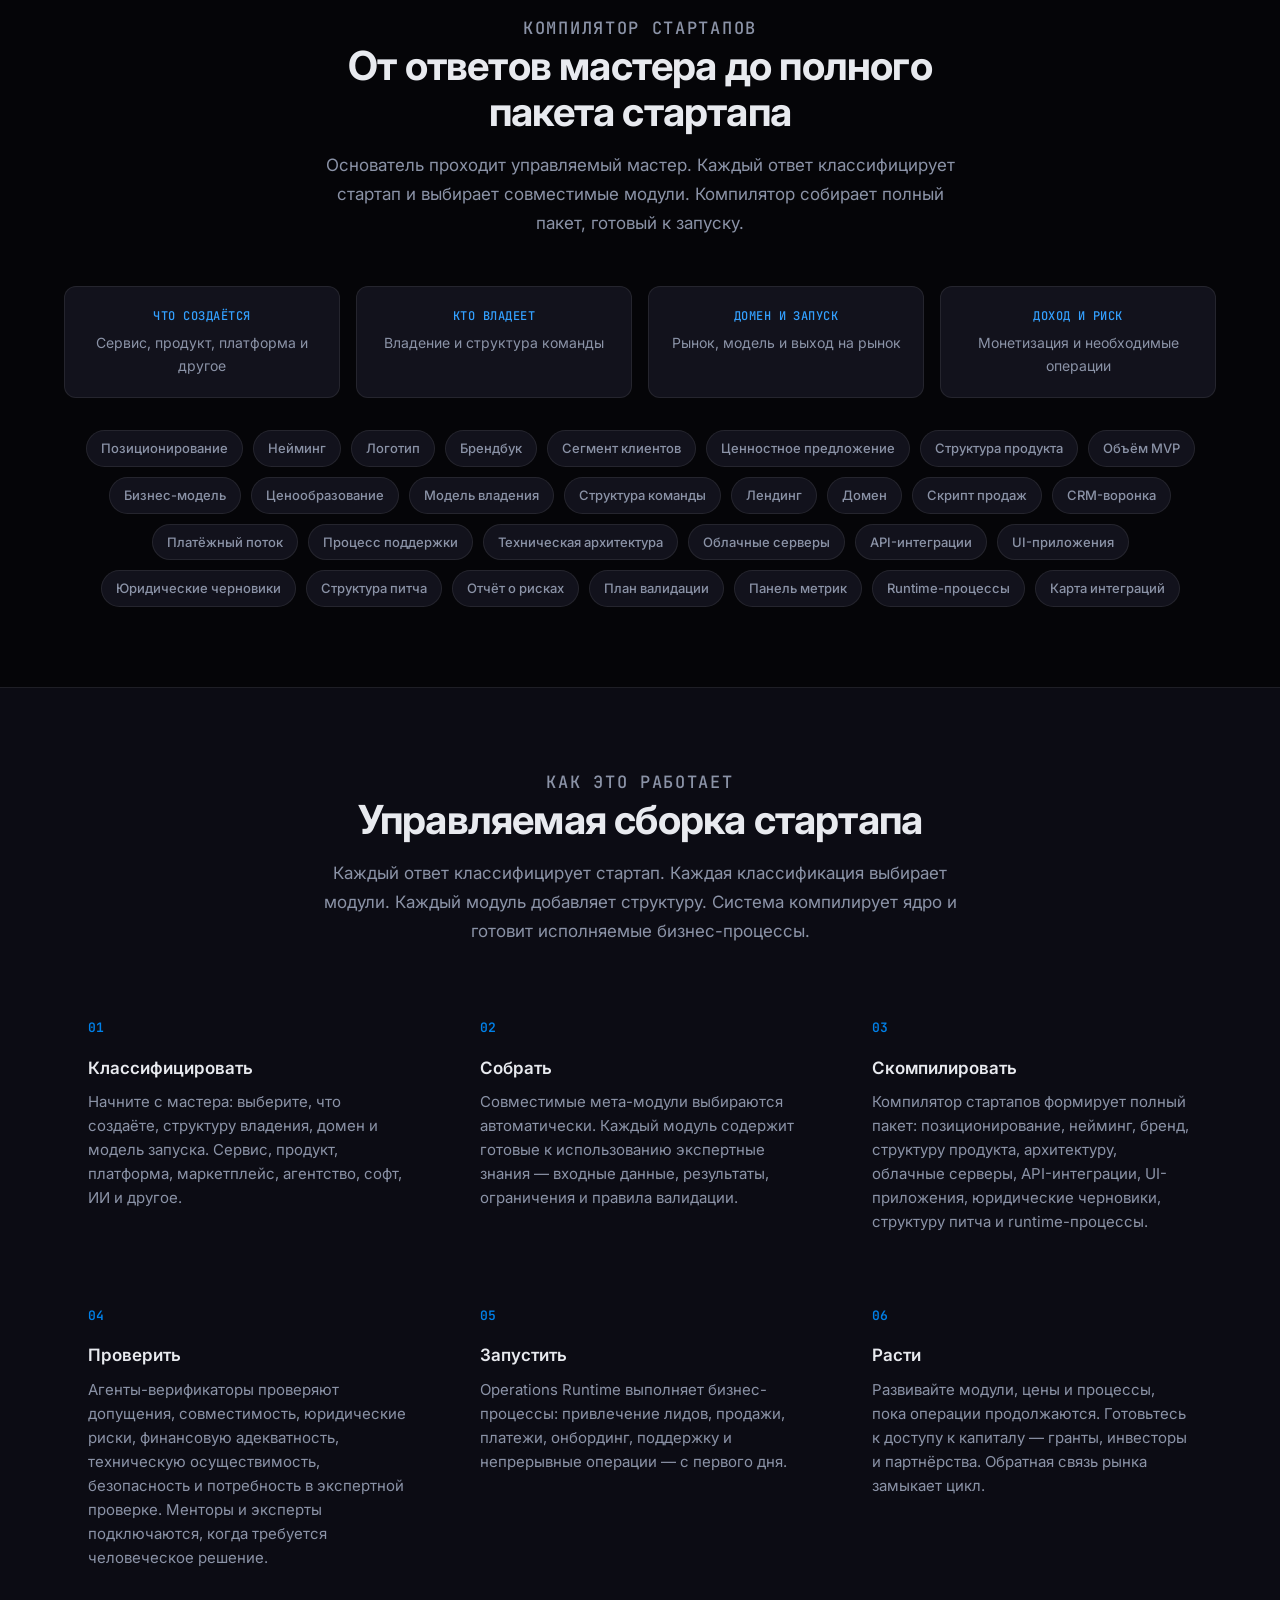
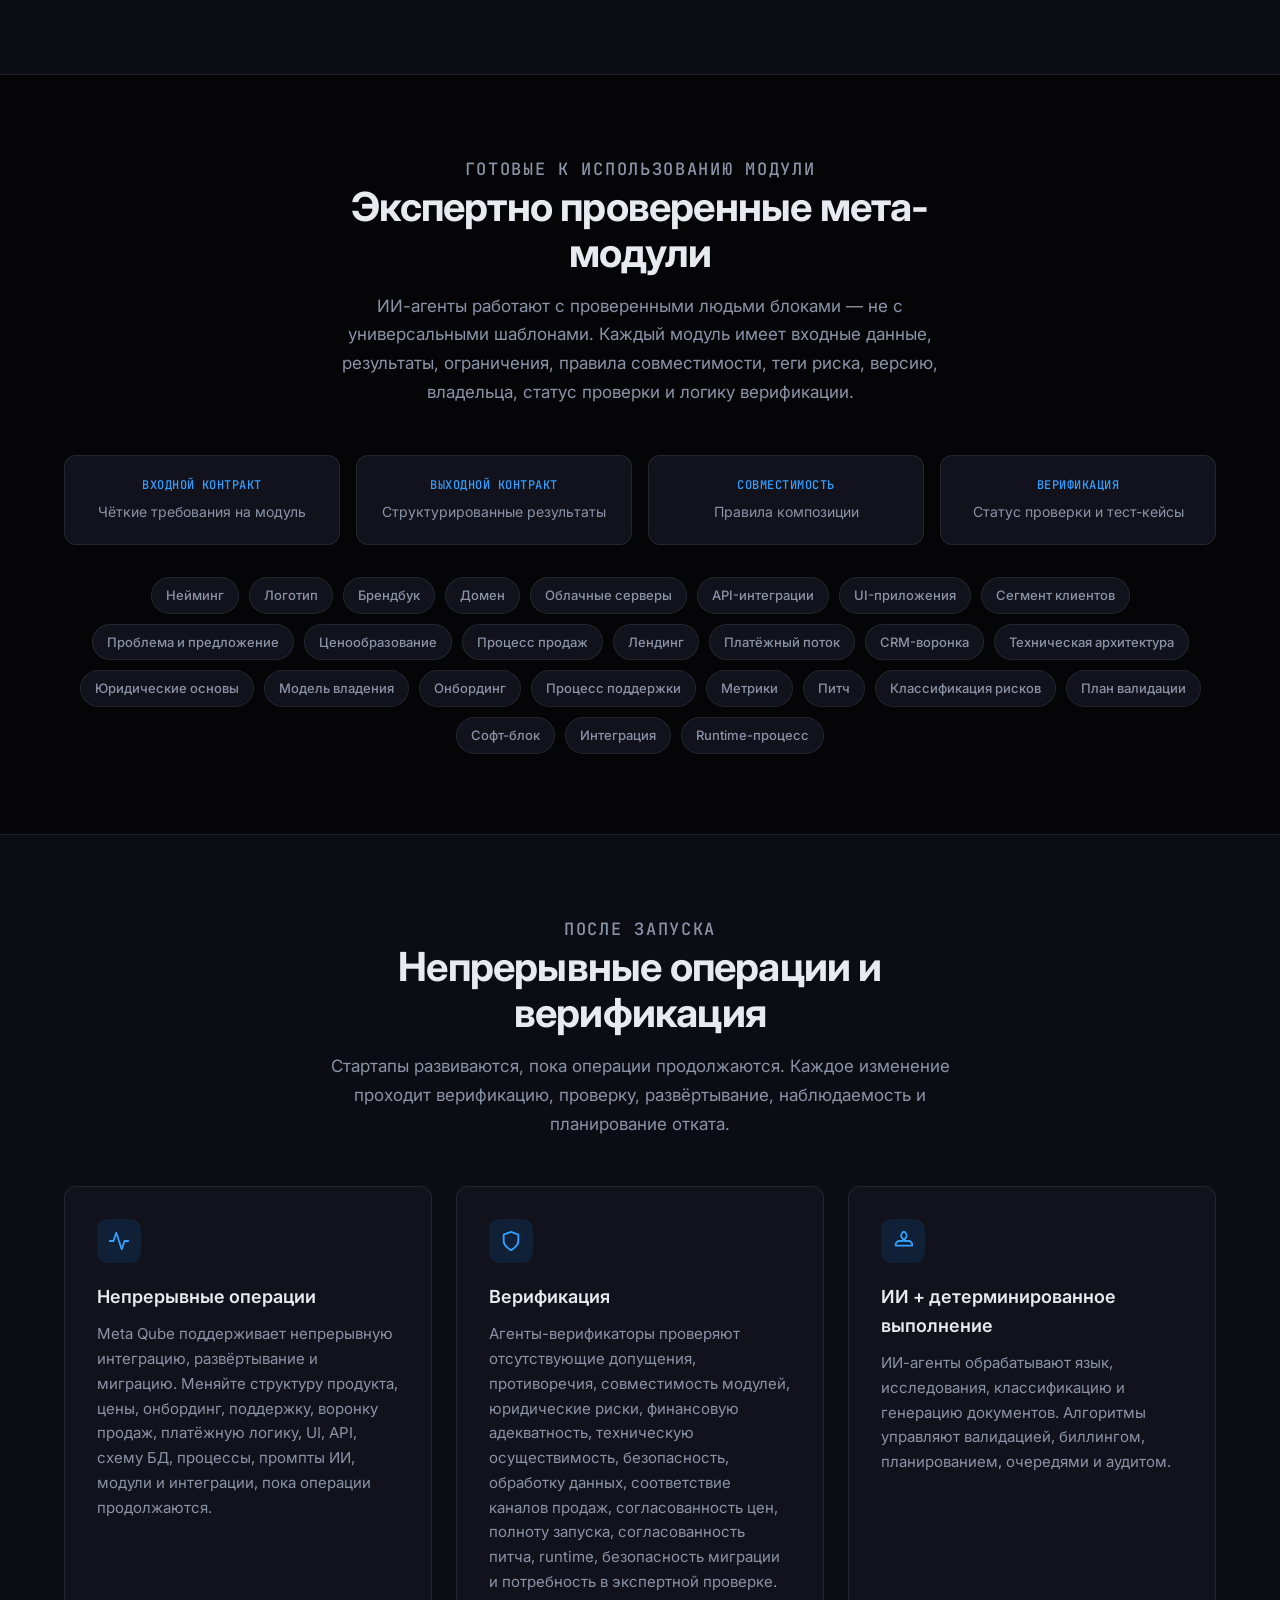
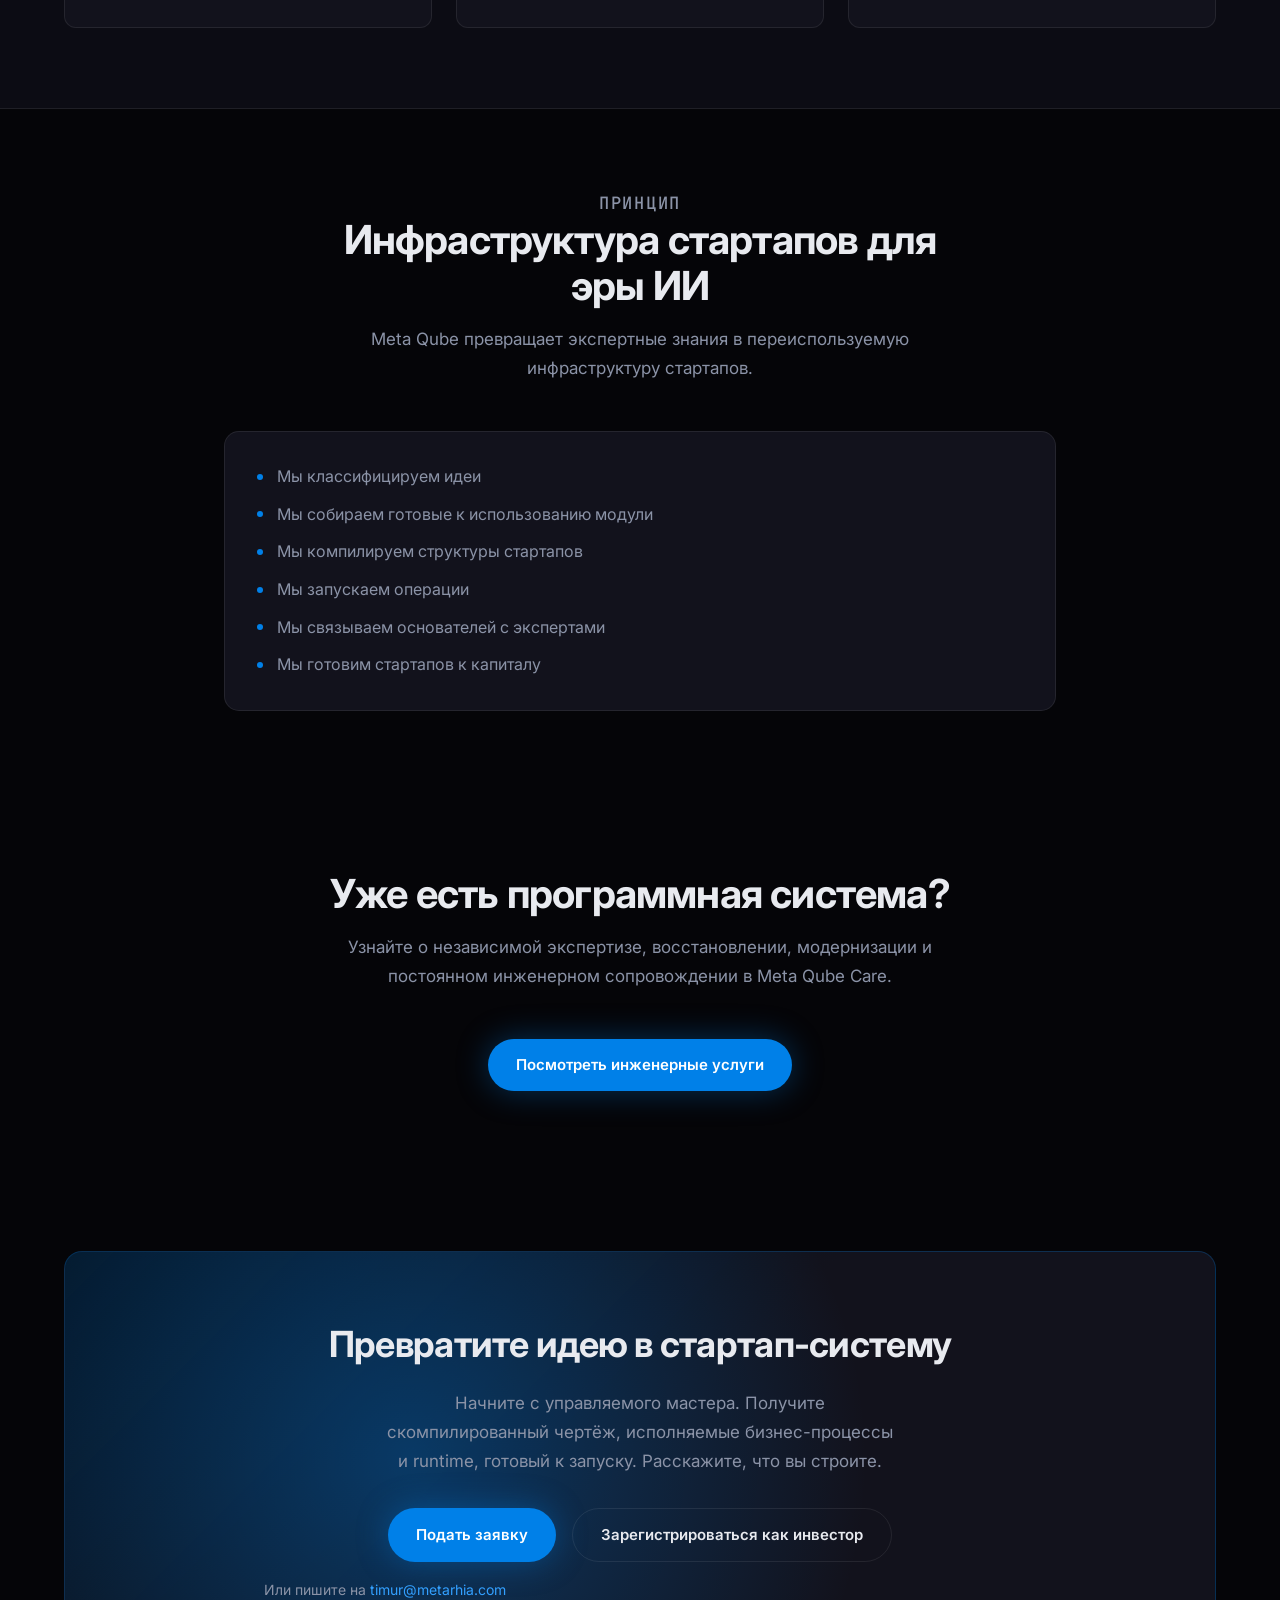
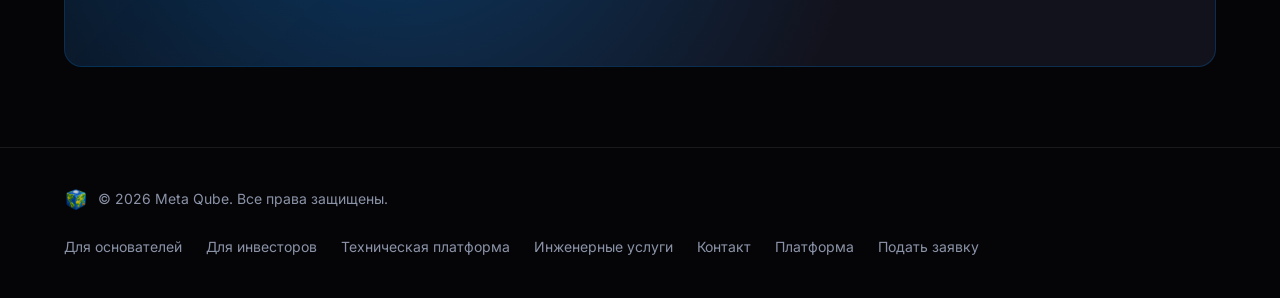
==== commit 004acf57: "Add links to care site" ====
--- a/ru/index.html
+++ b/ru/index.html
@@ -128,7 +128,7 @@
             </svg>
           </div>
           <div class="pillar-label">Доступ к капиталу</div>
-          <div class="pillar-desc">Подготовка стартапов к капиталу</div>
+          <div class="pillar-desc">Только проекты, готовые к масштабу — не финансирование идей</div>
         </div>
       </div>
     </section>
@@ -207,6 +207,7 @@
               <li>Человеческое решение для высокорисковых кейсов</li>
               <li>Эскалация при необходимости регулирования или неопределённости</li>
             </ul>
+            <p><a href="https://care.meta-qube.com/ru/">Инженерные услуги</a></p>
           </article>
           <article class="platform-card">
             <div class="platform-badge accent-green">Operations Runtime</div>
@@ -225,17 +226,17 @@
           </article>
           <article class="platform-card">
             <div class="platform-badge accent-amber">Доступ к капиталу</div>
-            <h3>Подготовка стартапов к капиталу</h3>
-            <p>
-              Meta Qube помогает стартапам готовиться и получать финансовые ресурсы:
-              гранты, кредиты, облачные сервисы, партнёрские программы, бизнес-ангелов,
-              венчурный капитал, фонды акceleratorов, корпоративные бюджеты,
-              revenue-based финансирование и стратегические партнёрства.
+            <h3>Капитал для масштаба — не для идей</h3>
+            <p>
+              Meta Qube — не классический инкубатор. Мы финансируем проекты, готовые к масштабированию.
+              Основатели на стадии идеи получают open-source инструменты, инструкции, бесплатные шаблоны,
+              лекции и школу предпринимателя — но не прямые деньги. В эру ИИ строить дёшево;
+              капитал нужен для масштабирования дистрибуции, операций и выхода на рынок.
             </p>
             <ul class="feature-list">
+              <li>Готовы к масштабу: продукт, тракция, план роста</li>
+              <li>Стадия идеи: компилятор, модули, обучение — без финансирования</li>
               <li>Капитал следует за структурой, исполнением и метриками</li>
-              <li>Доверие через операционные доказательства</li>
-              <li>Путь от запуска до готовности к привлечению средств</li>
             </ul>
           </article>
         </div>
@@ -505,6 +506,21 @@
       </div>
     </section>
 
+    <section id="care">
+      <div class="container">
+        <header class="section-header centered">
+          <h2>Уже есть программная система?</h2>
+          <p>
+            Узнайте о независимой экспертизе, восстановлении, модернизации и
+            постоянном инженерном сопровождении в Meta Qube Care.
+          </p>
+        </header>
+        <div class="hero-actions" style="justify-content:center">
+          <a href="https://care.meta-qube.com/ru/" class="btn btn-primary">Посмотреть инженерные услуги</a>
+        </div>
+      </div>
+    </section>
+
     <section class="cta" id="start">
       <div class="container">
         <div class="cta-box">
@@ -534,6 +550,7 @@
         <a href="https://founders.meta-qube.com/ru/">Для основателей</a>
         <a href="https://capital.meta-qube.com/ru/">Для инвесторов</a>
         <a href="https://platform.meta-qube.com/ru/">Техническая платформа</a>
+        <a href="https://care.meta-qube.com/ru/">Инженерные услуги</a>
         <a href="mailto:timur@metarhia.com">Контакт</a>
         <a href="#platform">Платформа</a>
         <a href="https://founders.meta-qube.com/ru/apply/">Подать заявку</a>
